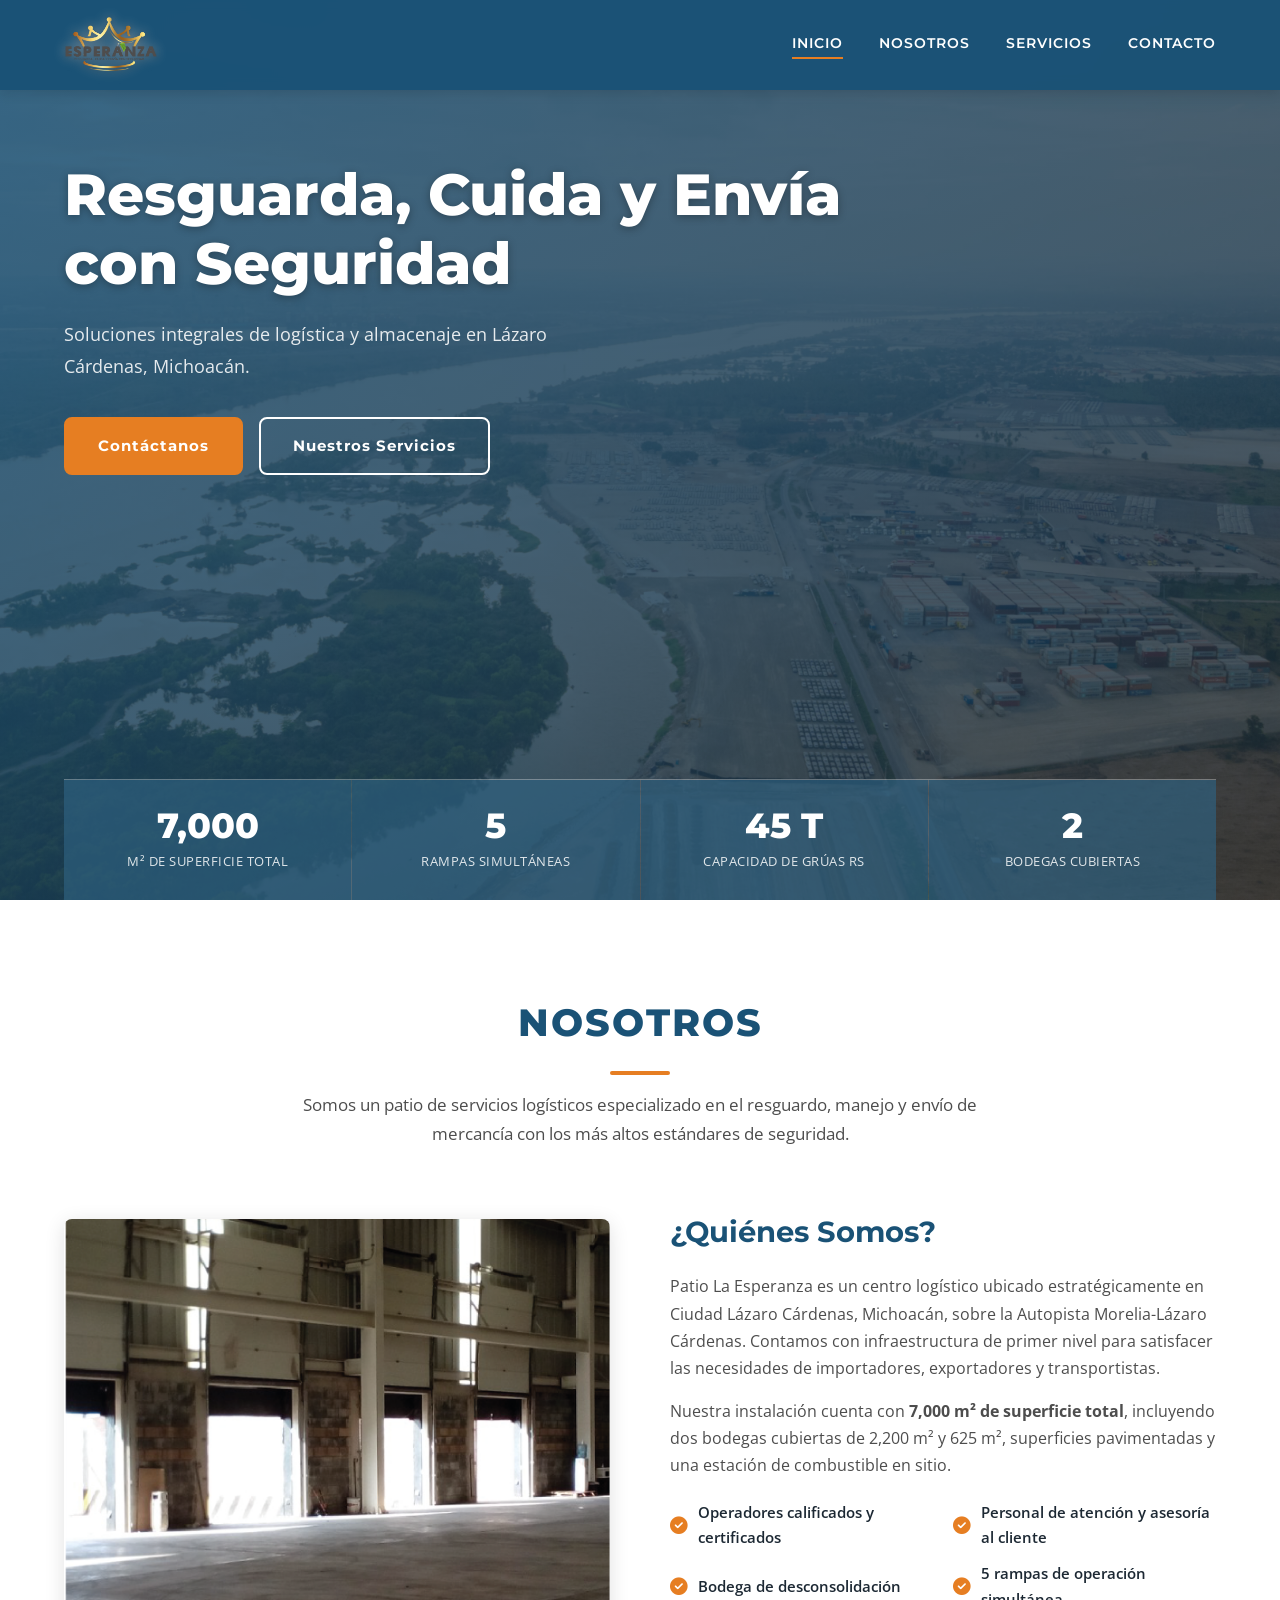
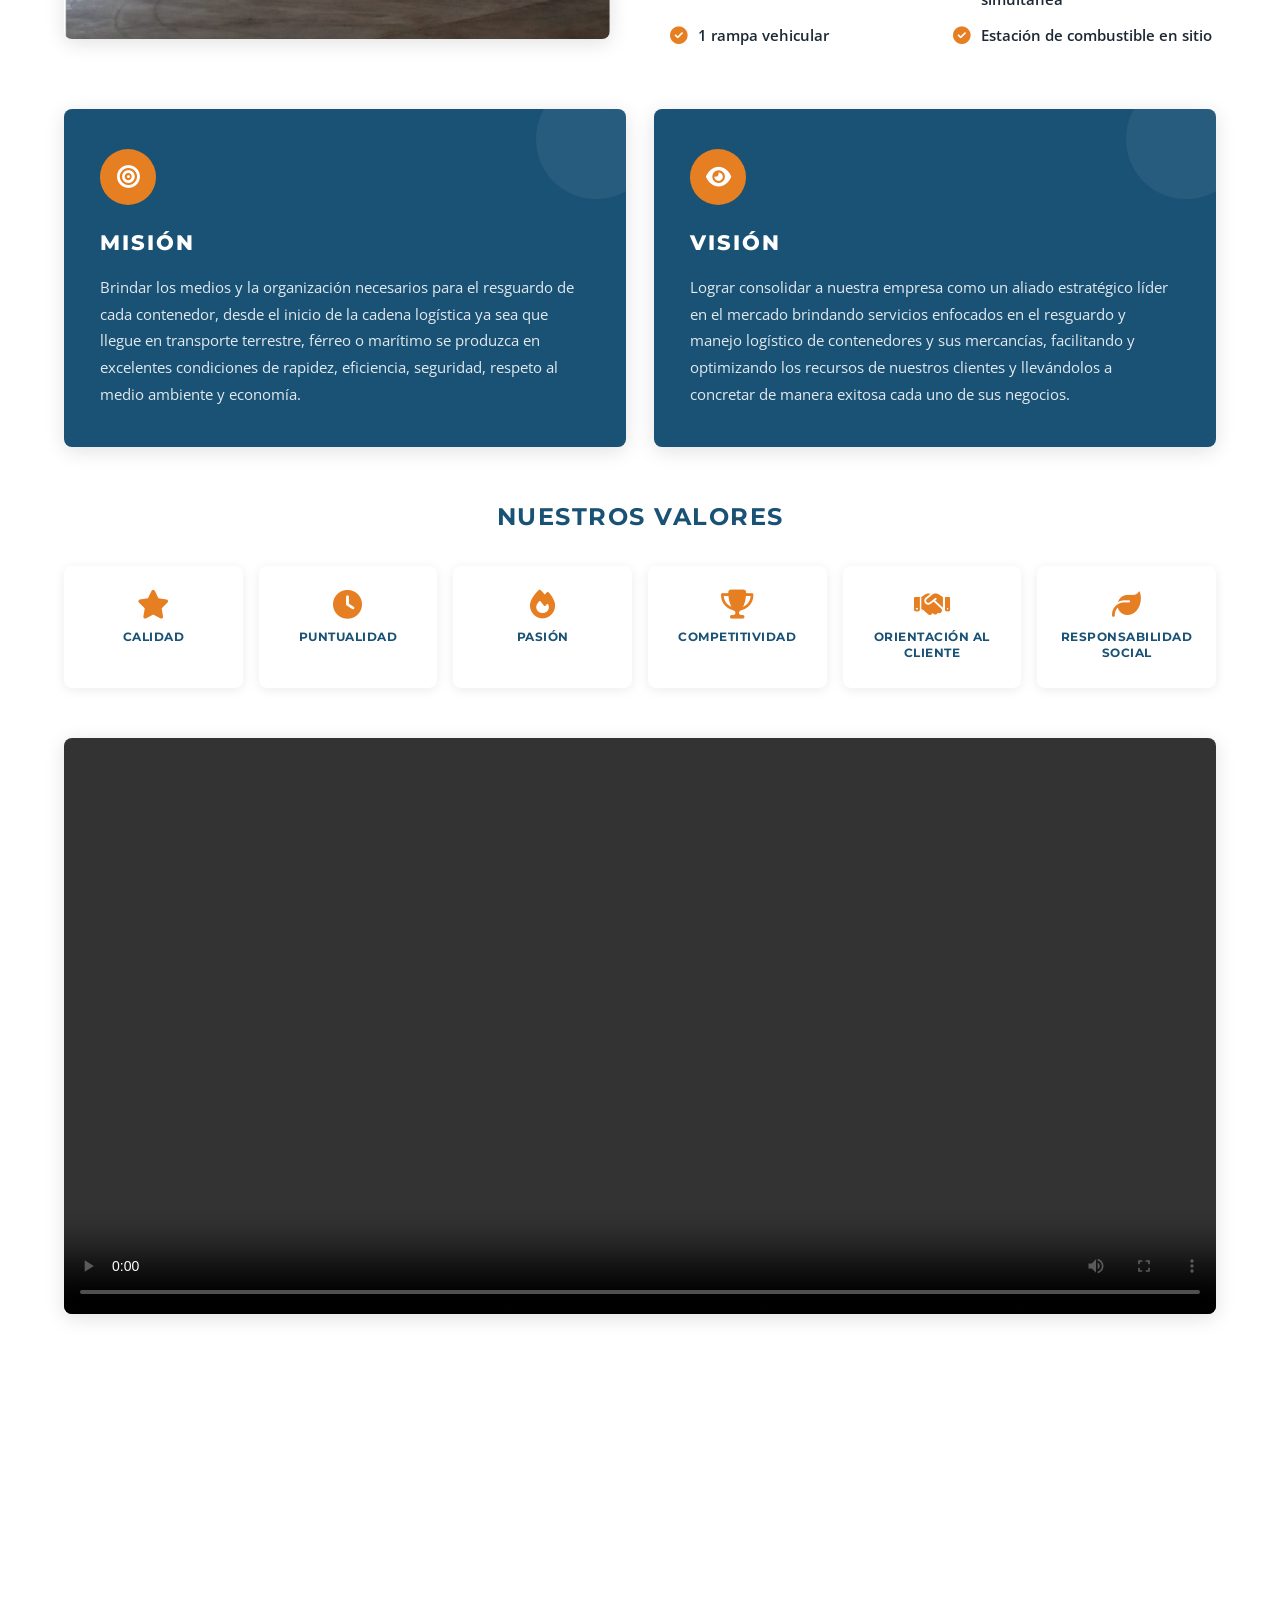
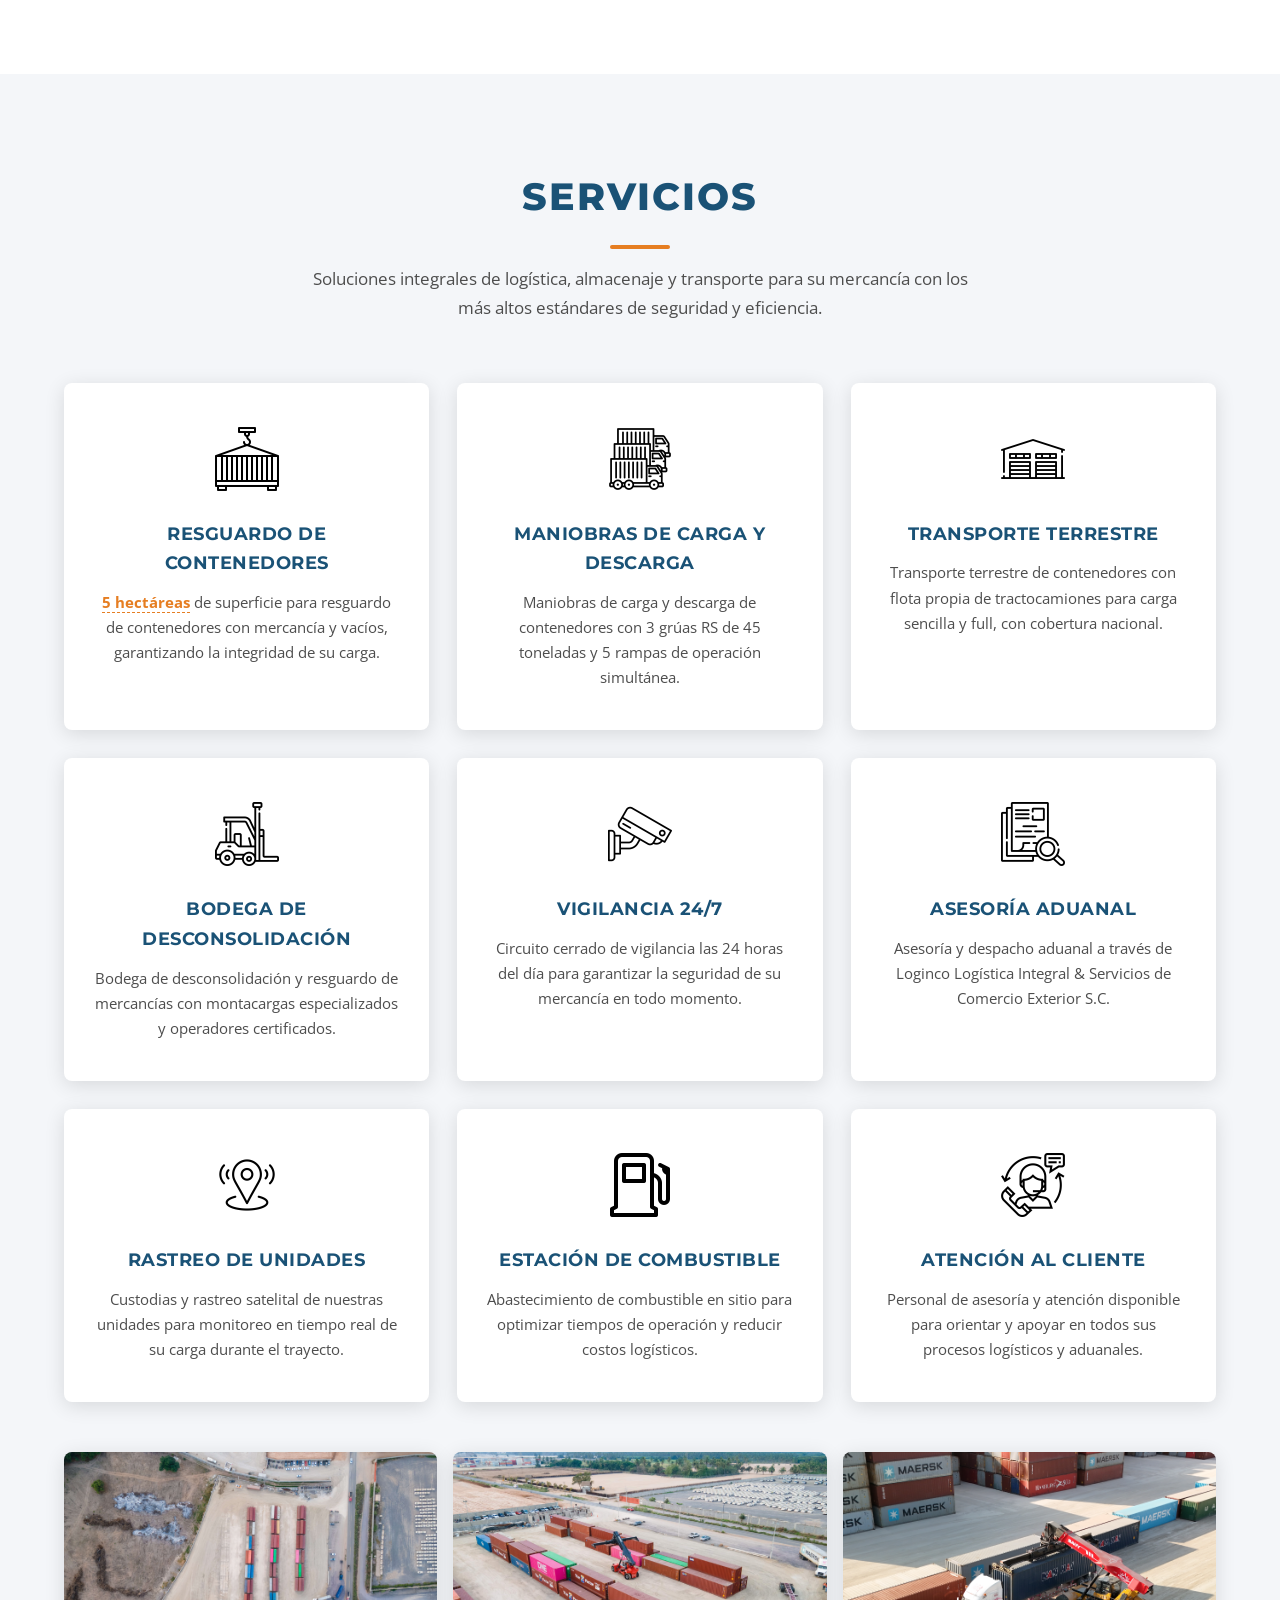
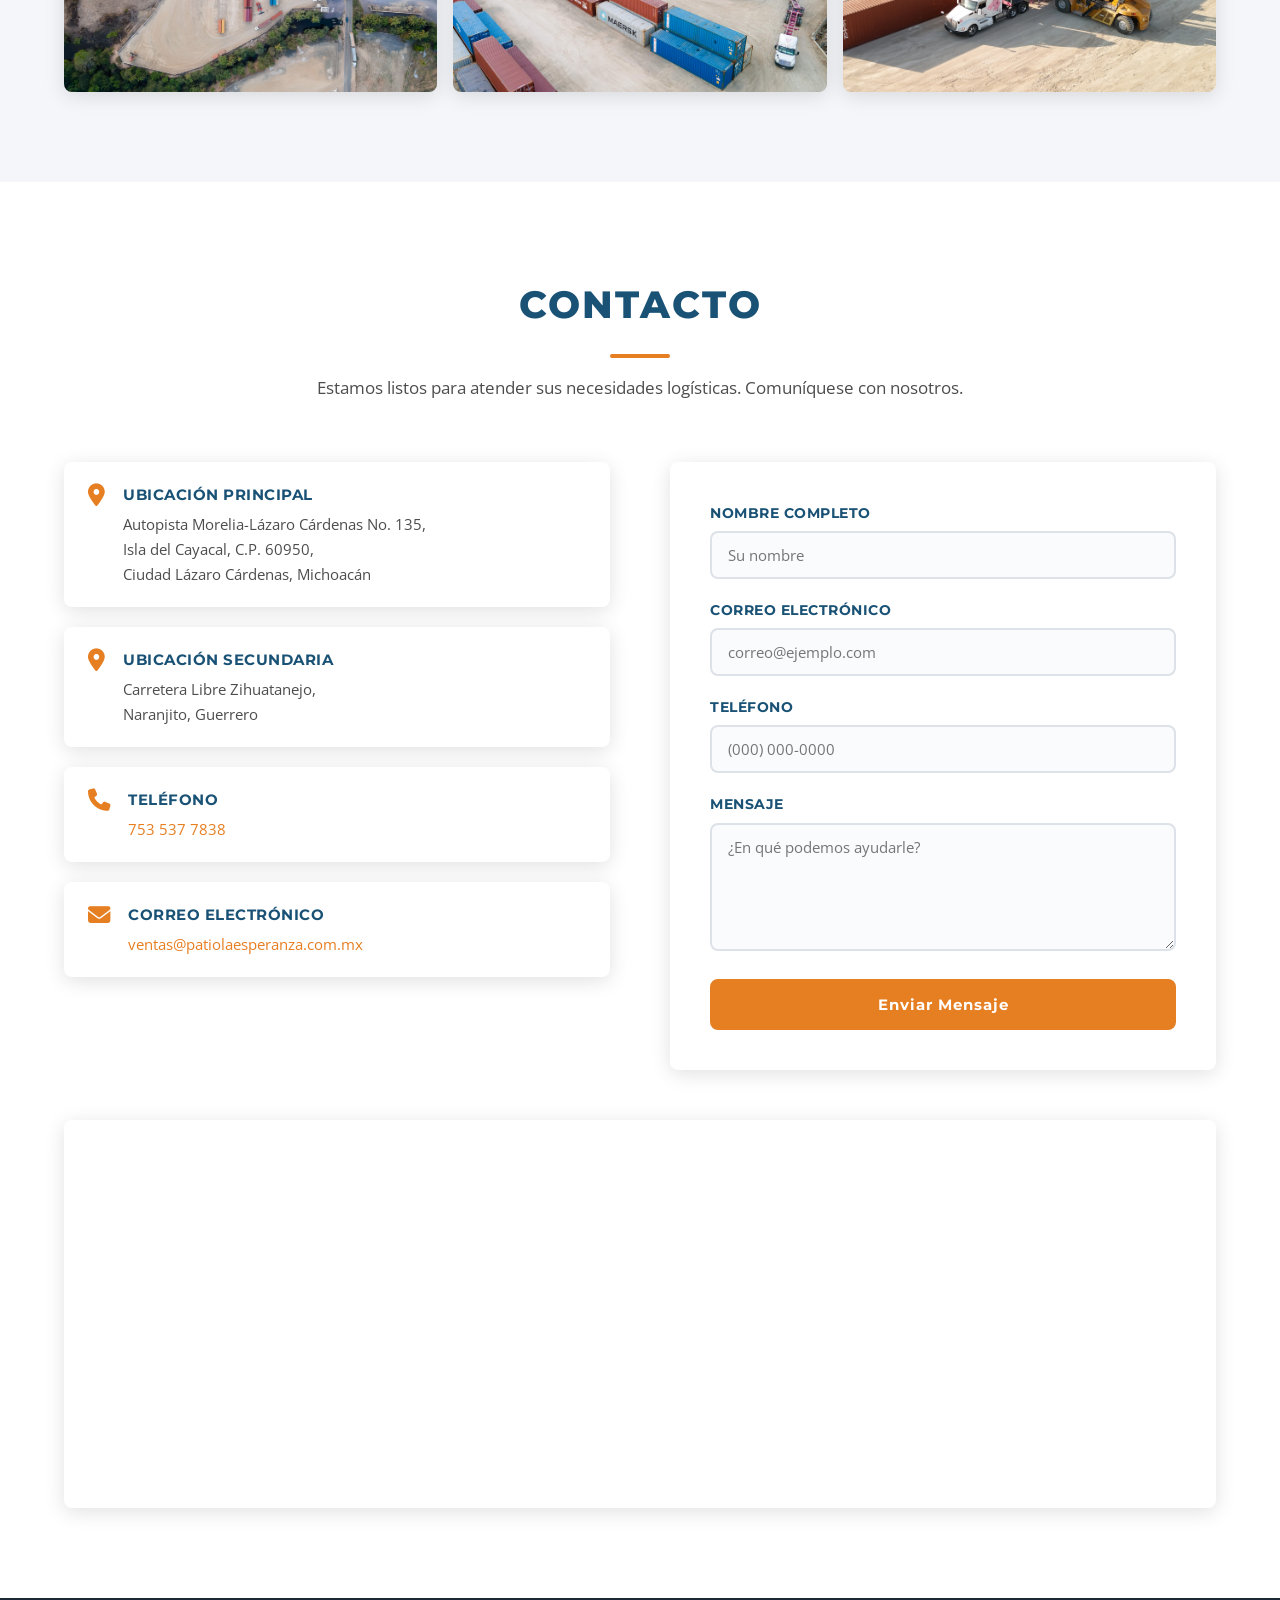
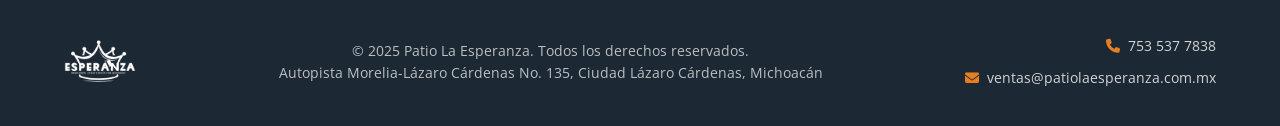
==== index.html @ 8266dd9b "Web Patio La Eperanza" ====
<!DOCTYPE html>
<html lang="es">
<head>
  <meta charset="UTF-8" />
  <meta name="viewport" content="width=device-width, initial-scale=1.0" />
  <title>Patio La Esperanza | Almacenaje y Logística de Contenedores en Lázaro Cárdenas</title>
  <meta name="description" content="Patio logístico en Ciudad Lázaro Cárdenas, Michoacán. Resguardo de contenedores, transporte terrestre, maniobras de carga y asesoría aduanal. 7,000 m² de instalaciones. Tel: 753 537 7838." />
  <meta name="keywords" content="patio contenedores Lázaro Cárdenas, logística Michoacán, almacenaje contenedores, transporte terrestre contenedores, asesoría aduanal, resguardo contenedores, bodega desconsolidación" />
  <meta name="robots" content="index, follow" />
  <meta name="author" content="Patio La Esperanza" />
  <link rel="canonical" href="https://patiolaesperanza.com.mx/" />
  <!-- Open Graph -->
  <meta property="og:type" content="website" />
  <meta property="og:url" content="https://patiolaesperanza.com.mx/" />
  <meta property="og:title" content="Patio La Esperanza | Logística y Almacenaje de Contenedores" />
  <meta property="og:description" content="Centro logístico especializado en Lázaro Cárdenas, Michoacán. Resguardo, maniobras, transporte y asesoría aduanal para importadores y exportadores." />
  <meta property="og:image" content="assets/img/Instalaciones.png" />
  <meta property="og:locale" content="es_MX" />
  <meta property="og:site_name" content="Patio La Esperanza" />
  <!-- Twitter Card -->
  <meta name="twitter:card" content="summary_large_image" />
  <meta name="twitter:title" content="Patio La Esperanza | Logística y Almacenaje de Contenedores" />
  <meta name="twitter:description" content="Centro logístico en Lázaro Cárdenas, Michoacán. Resguardo de contenedores, transporte y asesoría aduanal." />
  <meta name="twitter:image" content="assets/img/Instalaciones.png" />
  <!-- Schema.org JSON-LD -->
  <script type="application/ld+json">
  {
    "@context": "https://schema.org",
    "@type": "LocalBusiness",
    "name": "Patio La Esperanza",
    "description": "Centro logístico especializado en resguardo, manejo y envío de contenedores y mercancías en Ciudad Lázaro Cárdenas, Michoacán.",
    "url": "https://patiolaesperanza.com.mx",
    "telephone": "+527535377838",
    "email": "ventas@patiolaesperanza.com.mx",
    "address": {
      "@type": "PostalAddress",
      "streetAddress": "Autopista Morelia-Lázaro Cárdenas No. 135, Isla del Cayacal",
      "addressLocality": "Ciudad Lázaro Cárdenas",
      "addressRegion": "Michoacán",
      "postalCode": "60950",
      "addressCountry": "MX"
    },
    "geo": {
      "@type": "GeoCoordinates",
      "latitude": 17.95,
      "longitude": -102.19
    },
    "openingHoursSpecification": {
      "@type": "OpeningHoursSpecification",
      "dayOfWeek": ["Monday","Tuesday","Wednesday","Thursday","Friday","Saturday","Sunday"],
      "opens": "00:00",
      "closes": "23:59"
    },
    "hasMap": "https://maps.google.com/?q=17.95,-102.19",
    "areaServed": ["Michoacán", "Guerrero", "México"],
    "serviceType": ["Almacenaje de contenedores", "Transporte terrestre", "Maniobras de carga y descarga", "Asesoría aduanal", "Vigilancia 24/7"]
  }
  </script>
  <link rel="stylesheet" href="assets/css/style.css" />
  <!-- Google Fonts -->
  <link href="https://fonts.googleapis.com/css2?family=Montserrat:wght@400;600;700;800&family=Open+Sans:wght@400;600&display=swap" rel="stylesheet" />
  <!-- Font Awesome -->
  <link rel="stylesheet" href="https://cdnjs.cloudflare.com/ajax/libs/font-awesome/6.5.0/css/all.min.css" />
</head>
<body>

  <!-- ===== NAVBAR ===== -->
  <header class="navbar" id="navbar">
    <div class="container nav-inner">
      <a href="#inicio" class="logo">
        <img src="assets/img/EsperanzaLogo.png" alt="Patio La Esperanza Logo" />
      </a>
      <button class="hamburger" id="hamburger" aria-label="Abrir menú">
        <span></span><span></span><span></span>
      </button>
      <nav class="nav-links" id="nav-links">
        <a href="#inicio">Inicio</a>
        <a href="#nosotros">Nosotros</a>
        <a href="#servicios">Servicios</a>
        <a href="#contacto">Contacto</a>
      </nav>
    </div>
  </header>

  <!-- ===== SECCIÓN 1: INICIO / HERO ===== -->
  <section class="hero" id="inicio" aria-label="Sección de inicio">
    <div class="hero-overlay"></div>
    <div class="hero-content container">
      <h1>Resguarda, Cuida y Envía<br />con Seguridad</h1>
      <p>Soluciones integrales de logística y almacenaje en Lázaro Cárdenas, Michoacán.</p>
      <a href="#contacto" class="btn btn-primary">Contáctanos</a>
      <a href="#servicios" class="btn btn-outline">Nuestros Servicios</a>
    </div>
    <div class="hero-stats container">
      <div class="stat">
        <span class="stat-number">7,000</span>
        <span class="stat-label">m² de Superficie Total</span>
      </div>
      <div class="stat">
        <span class="stat-number">5</span>
        <span class="stat-label">Rampas Simultáneas</span>
      </div>
      <div class="stat">
        <span class="stat-number">45 T</span>
        <span class="stat-label">Capacidad de Grúas RS</span>
      </div>
      <div class="stat">
        <span class="stat-number">2</span>
        <span class="stat-label">Bodegas Cubiertas</span>
      </div>
    </div>
  </section>

  <!-- ===== SECCIÓN 2: NOSOTROS ===== -->
  <section class="nosotros section" id="nosotros" aria-label="Quiénes somos">
    <div class="container">
      <div class="section-header">
        <h2>Nosotros</h2>
        <div class="separator"></div>
        <p>Somos un patio de servicios logísticos especializado en el resguardo, manejo y envío de mercancía con los más altos estándares de seguridad.</p>
      </div>
      <div class="nosotros-grid">
        <div class="nosotros-img">
          <img src="assets/img/Instalaciones.png" alt="Instalaciones Patio La Esperanza" />
        </div>
        <div class="nosotros-text">
          <h3>¿Quiénes Somos?</h3>
          <p>
            Patio La Esperanza es un centro logístico ubicado estratégicamente en Ciudad Lázaro Cárdenas, Michoacán,
            sobre la Autopista Morelia-Lázaro Cárdenas. Contamos con infraestructura de primer nivel para satisfacer
            las necesidades de importadores, exportadores y transportistas.
          </p>
          <p>
            Nuestra instalación cuenta con <strong>7,000 m² de superficie total</strong>, incluyendo dos bodegas cubiertas
            de 2,200 m² y 625 m², superficies pavimentadas y una estación de combustible en sitio.
          </p>
          <ul class="features-list">
            <li><i class="fas fa-check-circle"></i> Operadores calificados y certificados</li>
            <li><i class="fas fa-check-circle"></i> Personal de atención y asesoría al cliente</li>
            <li><i class="fas fa-check-circle"></i> Bodega de desconsolidación</li>
            <li><i class="fas fa-check-circle"></i> 5 rampas de operación simultánea</li>
            <li><i class="fas fa-check-circle"></i> 1 rampa vehicular</li>
            <li><i class="fas fa-check-circle"></i> Estación de combustible en sitio</li>
          </ul>
        </div>
      </div>
      <!-- Misión y Visión -->
      <div class="mv-grid">
        <div class="mv-card">
          <div class="mv-icon"><i class="fas fa-bullseye"></i></div>
          <h3>Misión</h3>
          <p>Brindar los medios y la organización necesarios para el resguardo de cada contenedor, desde el inicio de la cadena logística ya sea que llegue en transporte terrestre, férreo o marítimo se produzca en excelentes condiciones de rapidez, eficiencia, seguridad, respeto al medio ambiente y economía.</p>
        </div>
        <div class="mv-card">
          <div class="mv-icon"><i class="fas fa-eye"></i></div>
          <h3>Visión</h3>
          <p>Lograr consolidar a nuestra empresa como un aliado estratégico líder en el mercado brindando servicios enfocados en el resguardo y manejo logístico de contenedores y sus mercancías, facilitando y optimizando los recursos de nuestros clientes y llevándolos a concretar de manera exitosa cada uno de sus negocios.</p>
        </div>
      </div>

      <!-- Valores -->
      <div class="valores-section">
        <h3 class="valores-title">Nuestros Valores</h3>
        <div class="valores-grid">
          <div class="valor-item">
            <i class="fas fa-star"></i>
            <span>Calidad</span>
          </div>
          <div class="valor-item">
            <i class="fas fa-clock"></i>
            <span>Puntualidad</span>
          </div>
          <div class="valor-item">
            <i class="fas fa-fire"></i>
            <span>Pasión</span>
          </div>
          <div class="valor-item">
            <i class="fas fa-trophy"></i>
            <span>Competitividad</span>
          </div>
          <div class="valor-item">
            <i class="fas fa-handshake"></i>
            <span>Orientación al Cliente</span>
          </div>
          <div class="valor-item">
            <i class="fas fa-leaf"></i>
            <span>Responsabilidad Social</span>
          </div>
        </div>
      </div>

      <!-- Video promocional -->
      <div class="promo-video">
        <video controls width="100%" preload="metadata">
          <source src="assets/img/promo.mp4" type="video/mp4" />
          Tu navegador no soporta la reproducción de video.
        </video>
      </div>

      <!-- Galería -->
      <div class="gallery-grid">
        <img src="assets/img/superfice.jpg" alt="Superficie del patio" />
        <img src="assets/img/montacargas.jpg" alt="Montacargas en operación" />
        <img src="assets/img/imagenes-31.png" alt="Instalaciones" />
      </div>
    </div>
  </section>

  <!-- ===== SECCIÓN 3: SERVICIOS ===== -->
  <section class="servicios section bg-light" id="servicios" aria-label="Nuestros servicios">
    <div class="container">
      <div class="section-header">
        <h2>Servicios</h2>
        <div class="separator"></div>
        <p>Soluciones integrales de logística, almacenaje y transporte para su mercancía con los más altos estándares de seguridad y eficiencia.</p>
      </div>

      <!-- Servicios principales (de services.html) -->
      <div class="services-grid services-main">

        <div class="service-item">
          <div class="service-icon">
            <img src="assets/img/container.png" alt="Resguardo de contenedores" />
          </div>
          <h4>Resguardo de Contenedores</h4>
          <p><span class="highlight-stat">5 hectáreas</span> de superficie para resguardo de contenedores con mercancía y vacíos, garantizando la integridad de su carga.</p>
        </div>

        <div class="service-item">
          <div class="service-icon">
            <img src="assets/img/trucks.png" alt="Maniobras de carga y descarga" />
          </div>
          <h4>Maniobras de Carga y Descarga</h4>
          <p>Maniobras de carga y descarga de contenedores con 3 grúas RS de 45 toneladas y 5 rampas de operación simultánea.</p>
        </div>

        <div class="service-item">
          <div class="service-icon">
            <img src="assets/img/warehouse.png" alt="Transporte terrestre" />
          </div>
          <h4>Transporte Terrestre</h4>
          <p>Transporte terrestre de contenedores con flota propia de tractocamiones para carga sencilla y full, con cobertura nacional.</p>
        </div>

        <div class="service-item">
          <div class="service-icon">
            <img src="assets/img/forklift.png" alt="Bodega de desconsolidación" />
          </div>
          <h4>Bodega de Desconsolidación</h4>
          <p>Bodega de desconsolidación y resguardo de mercancías con montacargas especializados y operadores certificados.</p>
        </div>

        <div class="service-item">
          <div class="service-icon">
            <img src="assets/img/security-camera.png" alt="Vigilancia 24/7" />
          </div>
          <h4>Vigilancia 24/7</h4>
          <p>Circuito cerrado de vigilancia las 24 horas del día para garantizar la seguridad de su mercancía en todo momento.</p>
        </div>

        <div class="service-item">
          <div class="service-icon">
            <img src="assets/img/documents.png" alt="Asesoría aduanal" />
          </div>
          <h4>Asesoría Aduanal</h4>
          <p>Asesoría y despacho aduanal a través de Loginco Logística Integral &amp; Servicios de Comercio Exterior S.C.</p>
        </div>

        <div class="service-item">
          <div class="service-icon">
            <img src="assets/img/locations.png" alt="Rastreo de unidades" />
          </div>
          <h4>Rastreo de Unidades</h4>
          <p>Custodias y rastreo satelital de nuestras unidades para monitoreo en tiempo real de su carga durante el trayecto.</p>
        </div>

        <div class="service-item">
          <div class="service-icon">
            <img src="assets/img/gasoline-pump.png" alt="Estación de Combustible" />
          </div>
          <h4>Estación de Combustible</h4>
          <p>Abastecimiento de combustible en sitio para optimizar tiempos de operación y reducir costos logísticos.</p>
        </div>

        <div class="service-item">
          <div class="service-icon">
            <img src="assets/img/customer-service.png" alt="Atención al Cliente" />
          </div>
          <h4>Atención al Cliente</h4>
          <p>Personal de asesoría y atención disponible para orientar y apoyar en todos sus procesos logísticos y aduanales.</p>
        </div>

      </div>

      <!-- Galería de instalaciones de servicios -->
      <div class="services-gallery">
        <img src="assets/img/servicios1.jpg" alt="Instalaciones de servicio" />
        <img src="assets/img/servicios2.jpg" alt="Operaciones en patio" />
        <img src="assets/img/grua-reachstacker.png" alt="Grúa reach stacker cargando contenedor" />
      </div>

    </div>
  </section>

  <!-- ===== SECCIÓN 4: CONTACTO ===== -->
  <section class="contacto section" id="contacto" aria-label="Contacto">
    <div class="container">
      <div class="section-header">
        <h2>Contacto</h2>
        <div class="separator"></div>
        <p>Estamos listos para atender sus necesidades logísticas. Comuníquese con nosotros.</p>
      </div>
      <div class="contact-grid">

        <!-- Info -->
        <div class="contact-info">
          <div class="contact-card">
            <i class="fas fa-map-marker-alt"></i>
            <div>
              <h4>Ubicación Principal</h4>
              <p>Autopista Morelia-Lázaro Cárdenas No. 135,<br />Isla del Cayacal, C.P. 60950,<br />Ciudad Lázaro Cárdenas, Michoacán</p>
            </div>
          </div>
          <div class="contact-card">
            <i class="fas fa-map-marker-alt"></i>
            <div>
              <h4>Ubicación Secundaria</h4>
              <p>Carretera Libre Zihuatanejo,<br />Naranjito, Guerrero</p>
            </div>
          </div>
          <div class="contact-card">
            <i class="fas fa-phone"></i>
            <div>
              <h4>Teléfono</h4>
              <p><a href="tel:7535377838">753 537 7838</a></p>
            </div>
          </div>
          <div class="contact-card">
            <i class="fas fa-envelope"></i>
            <div>
              <h4>Correo Electrónico</h4>
              <p><a href="mailto:ventas@patiolaesperanza.com.mx">ventas@patiolaesperanza.com.mx</a></p>
            </div>
          </div>
        </div>

        <!-- Formulario -->
        <div class="contact-form">
          <form id="form-contacto">
            <div class="form-group">
              <label for="nombre">Nombre completo</label>
              <input type="text" id="nombre" name="nombre" placeholder="Su nombre" required />
            </div>
            <div class="form-group">
              <label for="email">Correo electrónico</label>
              <input type="email" id="email" name="email" placeholder="correo@ejemplo.com" required />
            </div>
            <div class="form-group">
              <label for="telefono">Teléfono</label>
              <input type="tel" id="telefono" name="telefono" placeholder="(000) 000-0000" />
            </div>
            <div class="form-group">
              <label for="mensaje">Mensaje</label>
              <textarea id="mensaje" name="mensaje" rows="5" placeholder="¿En qué podemos ayudarle?" required></textarea>
            </div>
            <button type="submit" class="btn btn-primary btn-full">Enviar Mensaje</button>
          </form>
        </div>

      </div>

      <!-- Mapa -->
      <div class="map-container">
        <iframe
          title="Ubicación Patio La Esperanza"
          src="https://www.google.com/maps/embed?pb=!1m18!1m12!1m3!1d3766.5!2d-102.19!3d17.95!2m3!1f0!2f0!3f0!3m2!1i1024!2i768!4f13.1!3m3!1m2!1s0x0%3A0x0!2zMTfCsDU3JzAwLjAiTiAxMDLCsDExJzI0LjAiVw!5e0!3m2!1ses!2smx!4v1700000000000!5m2!1ses!2smx"
          allowfullscreen=""
          loading="lazy"
          referrerpolicy="no-referrer-when-downgrade">
        </iframe>
      </div>
    </div>
  </section>

  <!-- ===== FOOTER ===== -->
  <footer class="footer" role="contentinfo">
    <div class="container footer-inner">
      <div class="footer-logo">
        <img src="assets/img/EsperanzaLogo.png" alt="Patio La Esperanza" />
      </div>
      <div class="footer-text">
        <p>&copy; 2025 Patio La Esperanza. Todos los derechos reservados.</p>
        <p>Autopista Morelia-Lázaro Cárdenas No. 135, Ciudad Lázaro Cárdenas, Michoacán</p>
      </div>
      <div class="footer-contact">
        <a href="tel:7535377838"><i class="fas fa-phone"></i> 753 537 7838</a>
        <a href="mailto:ventas@patiolaesperanza.com.mx"><i class="fas fa-envelope"></i> ventas@patiolaesperanza.com.mx</a>
      </div>
    </div>
  </footer>

  <script src="assets/js/main.js"></script>
</body>
</html>
---- assets/css/style.css ----
/* =============================================
   PATIO LA ESPERANZA — Hoja de Estilos
   ============================================= */

/* ---------- Variables ---------- */
:root {
  --primary:    #1a5276;   /* Azul marino */
  --accent:     #e67e22;   /* Naranja */
  --light-bg:   #f4f6f9;
  --dark:       #1c2833;
  --text:       #4d4d4d;
  --white:      #ffffff;
  --font-head:  'Montserrat', sans-serif;
  --font-body:  'Open Sans', sans-serif;
  --shadow:     0 4px 20px rgba(0,0,0,0.12);
  --radius:     8px;
  --transition: all 0.3s ease;
}

/* ---------- Reset ---------- */
*, *::before, *::after { box-sizing: border-box; margin: 0; padding: 0; }
html { scroll-behavior: smooth; overflow-x: hidden; }
body {
  font-family: var(--font-body);
  color: var(--text);
  line-height: 1.7;
  overflow-x: hidden;
}
img { max-width: 100%; display: block; }
a { text-decoration: none; color: inherit; }
ul { list-style: none; }

/* ---------- Utilidades ---------- */
.container {
  width: 90%;
  max-width: 1200px;
  margin: 0 auto;
}
.section { padding: 90px 0; }
.bg-light { background-color: var(--light-bg); }

.section-header {
  text-align: center;
  margin-bottom: 60px;
}
.section-header h2 {
  font-family: var(--font-head);
  font-size: 2.4rem;
  font-weight: 800;
  color: var(--primary);
  text-transform: uppercase;
  letter-spacing: 2px;
}
.section-header p {
  margin-top: 16px;
  font-size: 1.05rem;
  max-width: 680px;
  margin-left: auto;
  margin-right: auto;
  color: var(--text);
}
.separator {
  width: 60px;
  height: 4px;
  background: var(--accent);
  margin: 16px auto 0;
  border-radius: 2px;
}

/* ---------- Botones ---------- */
.btn {
  display: inline-block;
  padding: 14px 32px;
  border-radius: var(--radius);
  font-family: var(--font-head);
  font-weight: 700;
  font-size: 0.95rem;
  letter-spacing: 1px;
  cursor: pointer;
  transition: var(--transition);
  border: 2px solid transparent;
}
.btn-primary {
  background: var(--accent);
  color: var(--white);
  border-color: var(--accent);
}
.btn-primary:hover {
  background: #cf6d17;
  border-color: #cf6d17;
  transform: translateY(-2px);
}
.btn-outline {
  background: transparent;
  color: var(--white);
  border-color: var(--white);
  margin-left: 12px;
}
.btn-outline:hover {
  background: var(--white);
  color: var(--primary);
  transform: translateY(-2px);
}
.btn-full { width: 100%; text-align: center; }

/* =============================================
   NAVBAR
   ============================================= */
.navbar {
  position: fixed;
  top: 0; left: 0; right: 0;
  z-index: 1000;
  background: rgba(26, 82, 118, 0.97);
  backdrop-filter: blur(6px);
  padding: 14px 0;
  transition: var(--transition);
  box-shadow: 0 2px 12px rgba(0,0,0,0.15);
}
.navbar.scrolled {
  padding: 10px 0;
  background: var(--primary);
}
.nav-inner {
  display: flex;
  align-items: center;
  justify-content: space-between;
}
.logo img {
  height: 62px;
  object-fit: contain;
  filter: drop-shadow(0 0 6px rgba(255,255,255,0.6)) drop-shadow(0 1px 3px rgba(0,0,0,0.4));
}
.nav-links {
  display: flex;
  gap: 36px;
}
.nav-links a {
  font-family: var(--font-head);
  font-weight: 600;
  font-size: 0.9rem;
  color: var(--white);
  letter-spacing: 1px;
  text-transform: uppercase;
  position: relative;
  padding-bottom: 4px;
}
.nav-links a::after {
  content: '';
  position: absolute;
  bottom: 0; left: 0;
  width: 0; height: 2px;
  background: var(--accent);
  transition: var(--transition);
}
.nav-links a:hover::after,
.nav-links a.active::after { width: 100%; }

/* Hamburger */
.hamburger {
  display: none;
  flex-direction: column;
  gap: 5px;
  background: none;
  border: none;
  cursor: pointer;
  padding: 4px;
  -webkit-tap-highlight-color: transparent;
}
.hamburger span {
  display: block;
  width: 26px; height: 3px;
  background: var(--white);
  border-radius: 3px;
  transition: var(--transition);
}

/* =============================================
   HERO
   ============================================= */
.hero {
  position: relative;
  min-height: 100vh;
  display: flex;
  flex-direction: column;
  justify-content: center;
  background: url('../img/superfice.jpg') center/cover no-repeat;
  padding-top: 80px;
}
.hero-overlay {
  position: absolute;
  inset: 0;
  background: linear-gradient(135deg, rgba(26,82,118,0.88) 0%, rgba(28,40,51,0.75) 100%);
}
.hero-content {
  position: relative;
  z-index: 1;
  padding: 80px 0 40px;
}
.hero-content h1 {
  font-family: var(--font-head);
  font-size: clamp(2rem, 5vw, 3.6rem);
  font-weight: 800;
  color: var(--white);
  line-height: 1.2;
  margin-bottom: 20px;
  text-shadow: 0 2px 8px rgba(0,0,0,0.3);
}
.hero-content p {
  font-size: 1.15rem;
  color: rgba(255,255,255,0.88);
  max-width: 560px;
  margin-bottom: 36px;
}
.hero-stats {
  position: relative;
  z-index: 1;
  display: grid;
  grid-template-columns: repeat(4, 1fr);
  gap: 1px;
  background: rgba(255,255,255,0.15);
  border-top: 1px solid rgba(255,255,255,0.2);
  margin-top: auto;
}
.stat {
  display: flex;
  flex-direction: column;
  align-items: center;
  padding: 28px 16px;
  background: rgba(26,82,118,0.6);
  transition: var(--transition);
}
.stat:hover { background: rgba(230,126,34,0.7); }
.stat-number {
  font-family: var(--font-head);
  font-size: 2.2rem;
  font-weight: 800;
  color: var(--white);
  line-height: 1;
}
.stat-label {
  font-size: 0.82rem;
  color: rgba(255,255,255,0.85);
  text-align: center;
  margin-top: 6px;
  text-transform: uppercase;
  letter-spacing: 0.5px;
}

/* =============================================
   NOSOTROS
   ============================================= */
.nosotros-grid {
  display: grid;
  grid-template-columns: 1fr 1fr;
  gap: 60px;
  align-items: center;
  margin-bottom: 60px;
}
.nosotros-img img {
  border-radius: var(--radius);
  box-shadow: var(--shadow);
  width: 100%;
  object-fit: cover;
  height: 420px;
}
.nosotros-text h3 {
  font-family: var(--font-head);
  font-size: 1.8rem;
  font-weight: 700;
  color: var(--primary);
  margin-bottom: 16px;
}
.nosotros-text p {
  margin-bottom: 16px;
  font-size: 1rem;
}
.features-list {
  margin-top: 20px;
  display: grid;
  grid-template-columns: 1fr 1fr;
  gap: 10px 20px;
}
.features-list li {
  display: flex;
  align-items: center;
  gap: 10px;
  font-size: 0.95rem;
  font-weight: 600;
  color: var(--dark);
}
.features-list li i { color: var(--accent); font-size: 1.1rem; }

/* Misión y Visión */
.mv-grid {
  display: grid;
  grid-template-columns: 1fr 1fr;
  gap: 28px;
  margin-bottom: 50px;
}
.mv-card {
  background: var(--primary);
  color: var(--white);
  border-radius: var(--radius);
  padding: 40px 36px;
  box-shadow: var(--shadow);
  position: relative;
  overflow: hidden;
}
.mv-card::before {
  content: '';
  position: absolute;
  top: -30px; right: -30px;
  width: 120px; height: 120px;
  background: rgba(255,255,255,0.06);
  border-radius: 50%;
}
.mv-icon {
  width: 56px; height: 56px;
  background: var(--accent);
  border-radius: 50%;
  display: flex;
  align-items: center;
  justify-content: center;
  margin-bottom: 20px;
}
.mv-icon i { color: var(--white); font-size: 1.4rem; }
.mv-card h3 {
  font-family: var(--font-head);
  font-size: 1.3rem;
  font-weight: 800;
  text-transform: uppercase;
  letter-spacing: 2px;
  margin-bottom: 14px;
  color: var(--white);
}
.mv-card p {
  font-size: 0.95rem;
  line-height: 1.75;
  color: rgba(255,255,255,0.88);
}

/* Valores */
.valores-section {
  margin-bottom: 50px;
  text-align: center;
}
.valores-title {
  font-family: var(--font-head);
  font-size: 1.5rem;
  font-weight: 700;
  color: var(--primary);
  text-transform: uppercase;
  letter-spacing: 1.5px;
  margin-bottom: 28px;
}
.valores-grid {
  display: grid;
  grid-template-columns: repeat(6, 1fr);
  gap: 16px;
}
.valor-item {
  display: flex;
  flex-direction: column;
  align-items: center;
  gap: 10px;
  background: var(--white);
  border-radius: var(--radius);
  padding: 24px 12px;
  box-shadow: 0 2px 12px rgba(0,0,0,0.08);
  transition: var(--transition);
  border-bottom: 3px solid transparent;
}
.valor-item:hover {
  transform: translateY(-4px);
  border-bottom-color: var(--accent);
}
.valor-item i {
  font-size: 1.8rem;
  color: var(--accent);
}
.valor-item span {
  font-family: var(--font-head);
  font-size: 0.78rem;
  font-weight: 700;
  color: var(--primary);
  text-transform: uppercase;
  letter-spacing: 0.5px;
  text-align: center;
  line-height: 1.3;
}

/* Video promocional */
.promo-video {
  margin-bottom: 50px;
  border-radius: var(--radius);
  overflow: hidden;
  box-shadow: var(--shadow);
}
.promo-video video {
  display: block;
  width: 100%;
}

/* Galería */
.gallery-grid {
  display: grid;
  grid-template-columns: repeat(3, 1fr);
  gap: 16px;
}
.gallery-grid img {
  width: 100%;
  height: 220px;
  object-fit: cover;
  border-radius: var(--radius);
  box-shadow: var(--shadow);
  transition: var(--transition);
}
.gallery-grid img:hover { transform: scale(1.03); }

/* =============================================
   SERVICIOS
   ============================================= */
.services-grid {
  display: grid;
  grid-template-columns: repeat(3, 1fr);
  gap: 28px;
}
.service-item {
  background: var(--white);
  border-radius: var(--radius);
  padding: 36px 28px;
  text-align: center;
  box-shadow: var(--shadow);
  min-height: 235px;
  transition: var(--transition);
  border-bottom: 4px solid transparent;
}
.service-item:hover {
  transform: translateY(-8px);
  border-bottom-color: var(--accent);
}
.service-icon {
  width: 80px;
  height: 80px;
  margin: 0 auto 20px;
  display: flex;
  align-items: center;
  justify-content: center;
}
.service-icon img {
  width: 64px;
  height: 64px;
  object-fit: contain;
}
.service-item h4 {
  font-family: var(--font-head);
  font-size: 1.1rem;
  font-weight: 700;
  color: var(--primary);
  margin-bottom: 12px;
  text-transform: uppercase;
  letter-spacing: 0.5px;
}
.service-item p { font-size: 0.92rem; color: var(--text); }
.highlight-stat {
  font-weight: 700;
  color: var(--accent);
  border-bottom: 1px dashed var(--accent);
}

/* Galería de servicios */
.services-gallery {
  display: grid;
  grid-template-columns: repeat(3, 1fr);
  gap: 16px;
  margin-top: 50px;
}
.services-gallery img {
  width: 100%;
  height: 240px;
  object-fit: cover;
  border-radius: var(--radius);
  box-shadow: var(--shadow);
  transition: var(--transition);
}
.services-gallery img:hover { transform: scale(1.03); }

/* =============================================
   CONTACTO
   ============================================= */
.contact-grid {
  display: grid;
  grid-template-columns: 1fr 1fr;
  gap: 60px;
  margin-bottom: 50px;
}
.contact-info { display: flex; flex-direction: column; gap: 20px; }
.contact-card {
  display: flex;
  gap: 18px;
  align-items: flex-start;
  background: var(--white);
  padding: 20px 24px;
  border-radius: var(--radius);
  box-shadow: var(--shadow);
}
.contact-card i {
  color: var(--accent);
  font-size: 1.4rem;
  margin-top: 2px;
  flex-shrink: 0;
}
.contact-card h4 {
  font-family: var(--font-head);
  font-size: 0.95rem;
  font-weight: 700;
  color: var(--primary);
  margin-bottom: 4px;
  text-transform: uppercase;
  letter-spacing: 0.5px;
}
.contact-card p { font-size: 0.92rem; }
.contact-card a { color: var(--accent); }
.contact-card a:hover { text-decoration: underline; }

/* Formulario */
.contact-form {
  background: var(--white);
  padding: 40px;
  border-radius: var(--radius);
  box-shadow: var(--shadow);
}
.form-group { margin-bottom: 20px; }
.form-group label {
  display: block;
  font-family: var(--font-head);
  font-size: 0.85rem;
  font-weight: 700;
  color: var(--primary);
  margin-bottom: 6px;
  text-transform: uppercase;
  letter-spacing: 0.5px;
}
.form-group input,
.form-group textarea {
  width: 100%;
  padding: 12px 16px;
  border: 2px solid #dde2e8;
  border-radius: var(--radius);
  font-family: var(--font-body);
  font-size: 0.95rem;
  color: var(--dark);
  transition: var(--transition);
  background: #fafbfc;
}
.form-group input:focus,
.form-group textarea:focus {
  outline: none;
  border-color: var(--primary);
  background: var(--white);
}
.form-group textarea { resize: vertical; }

/* Mapa */
.map-container {
  border-radius: var(--radius);
  overflow: hidden;
  box-shadow: var(--shadow);
}
.map-container iframe {
  width: 100%;
  height: 380px;
  border: none;
}

/* =============================================
   FOOTER
   ============================================= */
.footer {
  background: var(--dark);
  padding: 36px 0;
}
.footer-inner {
  display: flex;
  align-items: center;
  justify-content: space-between;
  gap: 24px;
  flex-wrap: wrap;
}
.footer-logo img {
  height: 48px;
  object-fit: contain;
  filter: brightness(0) invert(1);
}
.footer-text { text-align: center; }
.footer-text p {
  color: rgba(255,255,255,0.7);
  font-size: 0.85rem;
  line-height: 1.6;
}
.footer-contact {
  display: flex;
  flex-direction: column;
  gap: 8px;
  text-align: right;
}
.footer-contact a {
  color: rgba(255,255,255,0.8);
  font-size: 0.88rem;
  display: flex;
  align-items: center;
  gap: 8px;
  justify-content: flex-end;
  transition: var(--transition);
}
.footer-contact a:hover { color: var(--accent); }
.footer-contact i { color: var(--accent); }

/* =============================================
   RESPONSIVE
   ============================================= */
@media (max-width: 992px) {
  .services-grid { grid-template-columns: repeat(2, 1fr); }
  .nosotros-grid { grid-template-columns: 1fr; }
  .nosotros-img img { height: 300px; }
  .hero-stats { grid-template-columns: repeat(2, 1fr); }
}

@media (max-width: 768px) {
  .section { padding: 64px 0; }
  .section-header h2 { font-size: 1.9rem; }

  /* Nav mobile */
  .hamburger { display: flex; }
  .nav-links {
    display: none;
    position: absolute;
    top: 100%;
    left: 0; right: 0;
    background: var(--primary);
    flex-direction: column;
    align-items: center;
    gap: 0;
    padding: 16px 0;
  }
  .nav-links.open { display: flex; }
  .nav-links a {
    padding: 14px 0;
    font-size: 1rem;
    width: 100%;
    text-align: center;
  }
  .nav-links a::after { display: none; }

  .btn-outline { margin-left: 0; margin-top: 12px; }
  .hero-content .btn { display: block; width: fit-content; }
  .hero-content .btn + .btn { margin-top: 12px; }
  .hero-content { padding: 60px 0 30px; }
  .footer-inner { gap: 16px; }

  .contact-grid { grid-template-columns: 1fr; }
  .gallery-grid { grid-template-columns: 1fr 1fr; }
  .features-list { grid-template-columns: 1fr; }
  .mv-grid { grid-template-columns: 1fr; }
  .valores-grid { grid-template-columns: repeat(3, 1fr); }
  .services-gallery { grid-template-columns: 1fr 1fr; }

  .footer-inner { flex-direction: column; text-align: center; }
  .footer-contact { align-items: center; text-align: center; }
  .footer-contact a { justify-content: center; }
}

@media (max-width: 576px) {
  .section { padding: 48px 0; }
  .services-grid { grid-template-columns: 1fr; }
  .hero-stats { grid-template-columns: repeat(2, 1fr); }
  .gallery-grid { grid-template-columns: 1fr; }
  .contact-form { padding: 24px 20px; }
  .valores-grid { grid-template-columns: repeat(2, 1fr); }
  .valor-item span { font-size: 0.82rem; }
  .services-gallery { grid-template-columns: 1fr; }
  .nosotros-img img { height: 200px; }
  .map-container iframe { height: 260px; }
}

@media (max-width: 400px) {
  .stat { padding: 16px 8px; }
  .stat-number { font-size: 1.7rem; }
  .valores-grid { grid-template-columns: repeat(2, 1fr); }
}
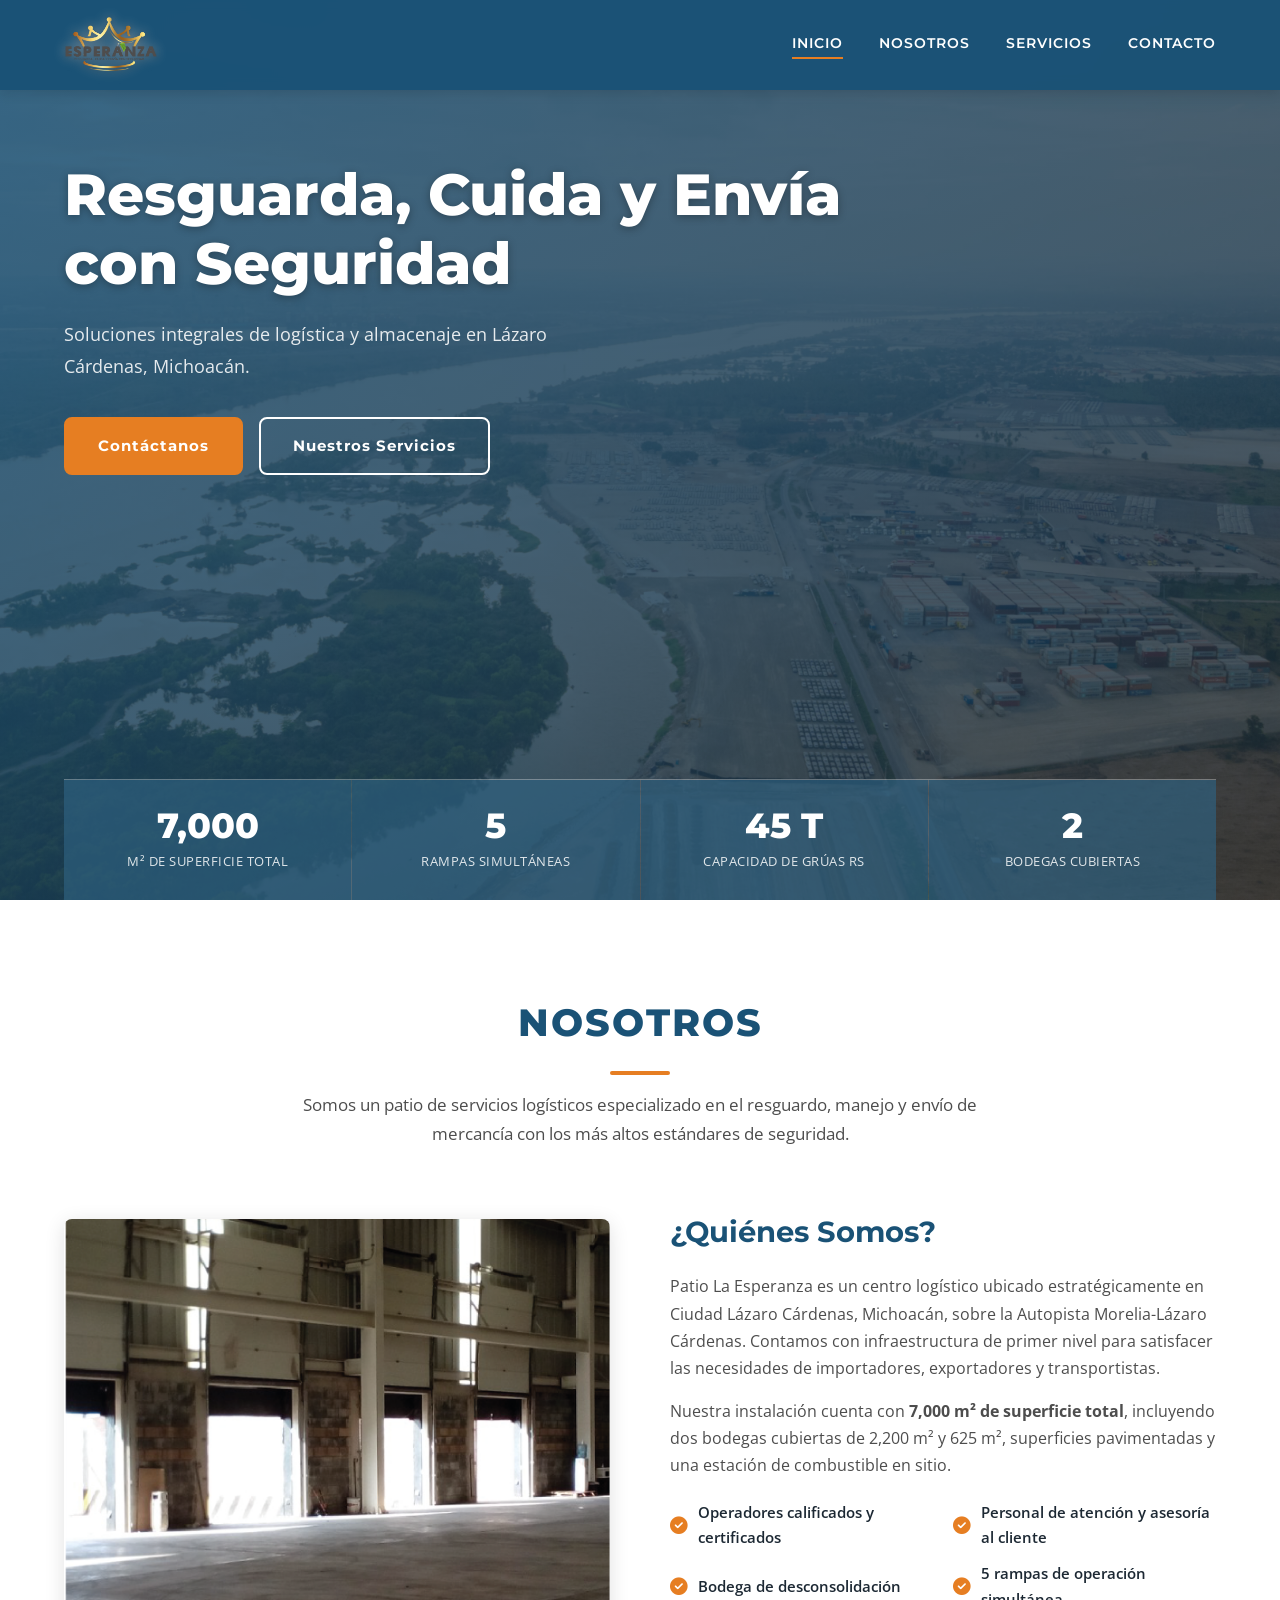
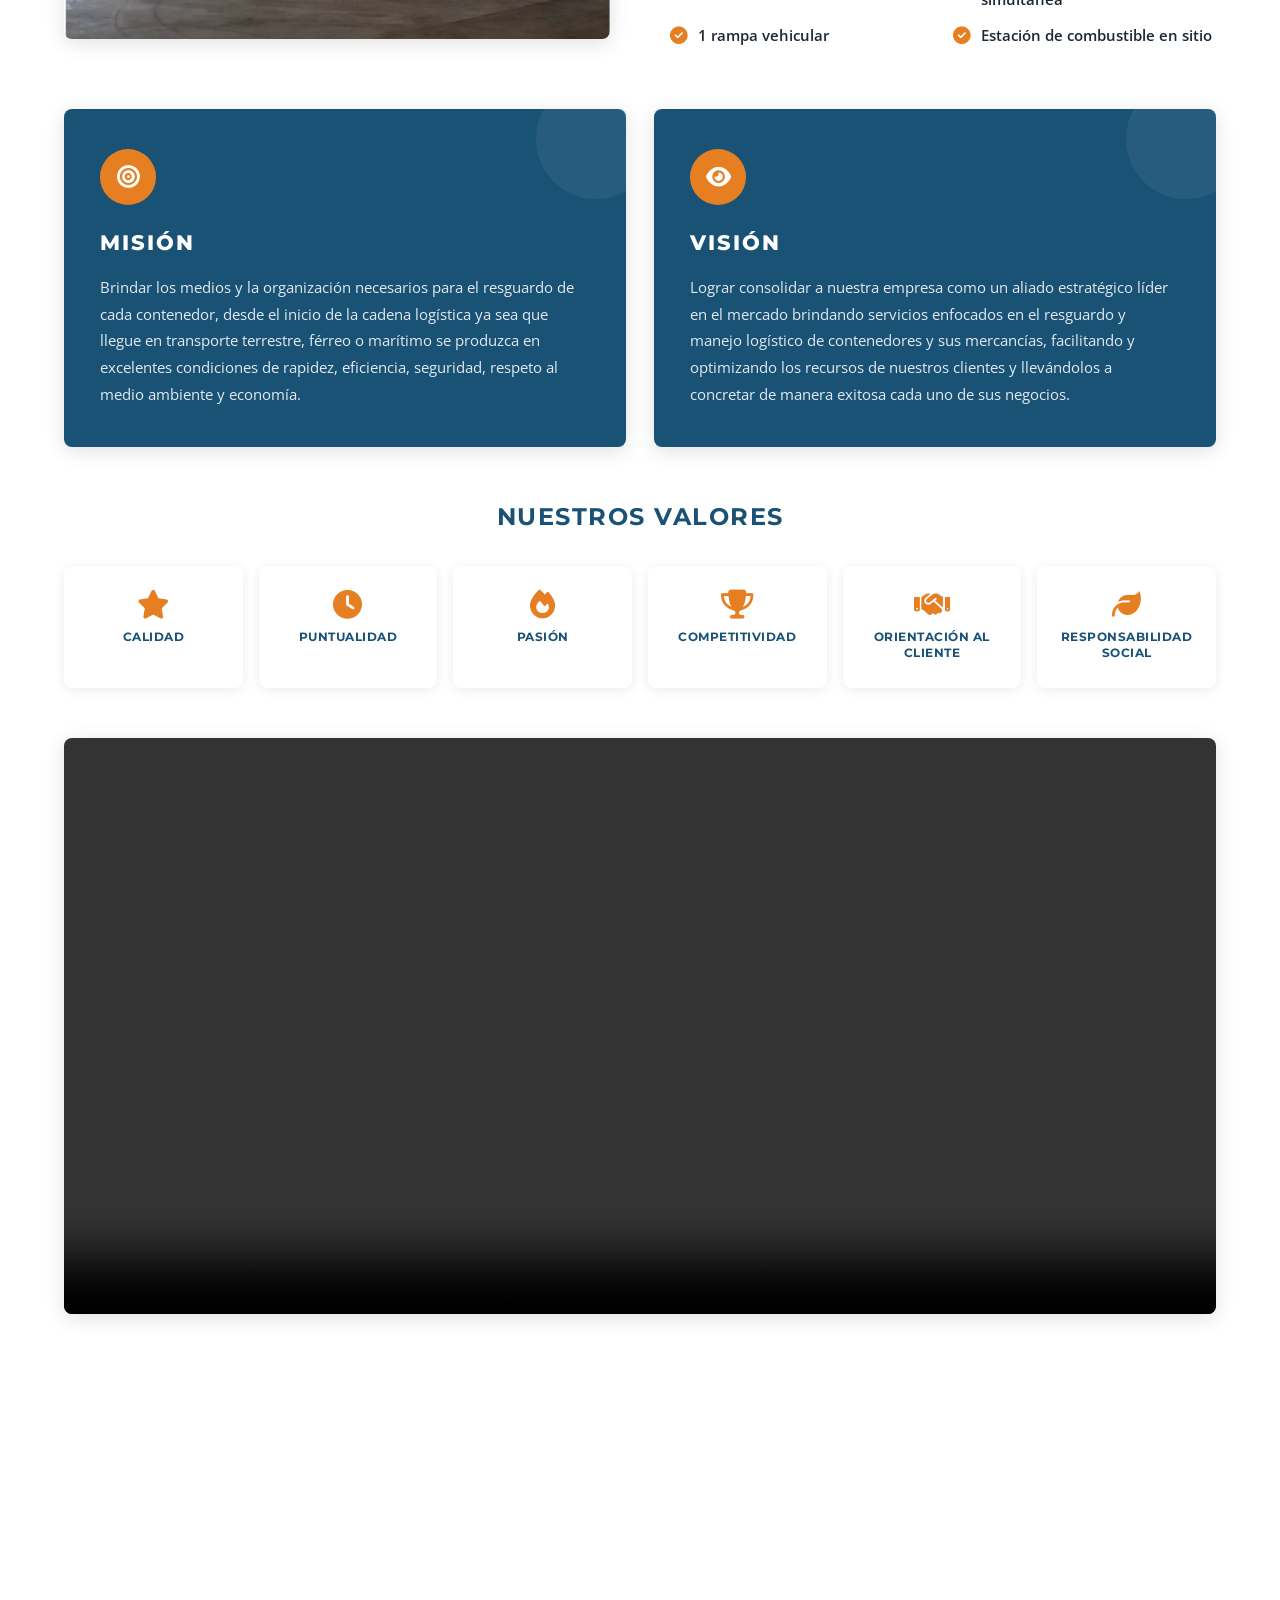
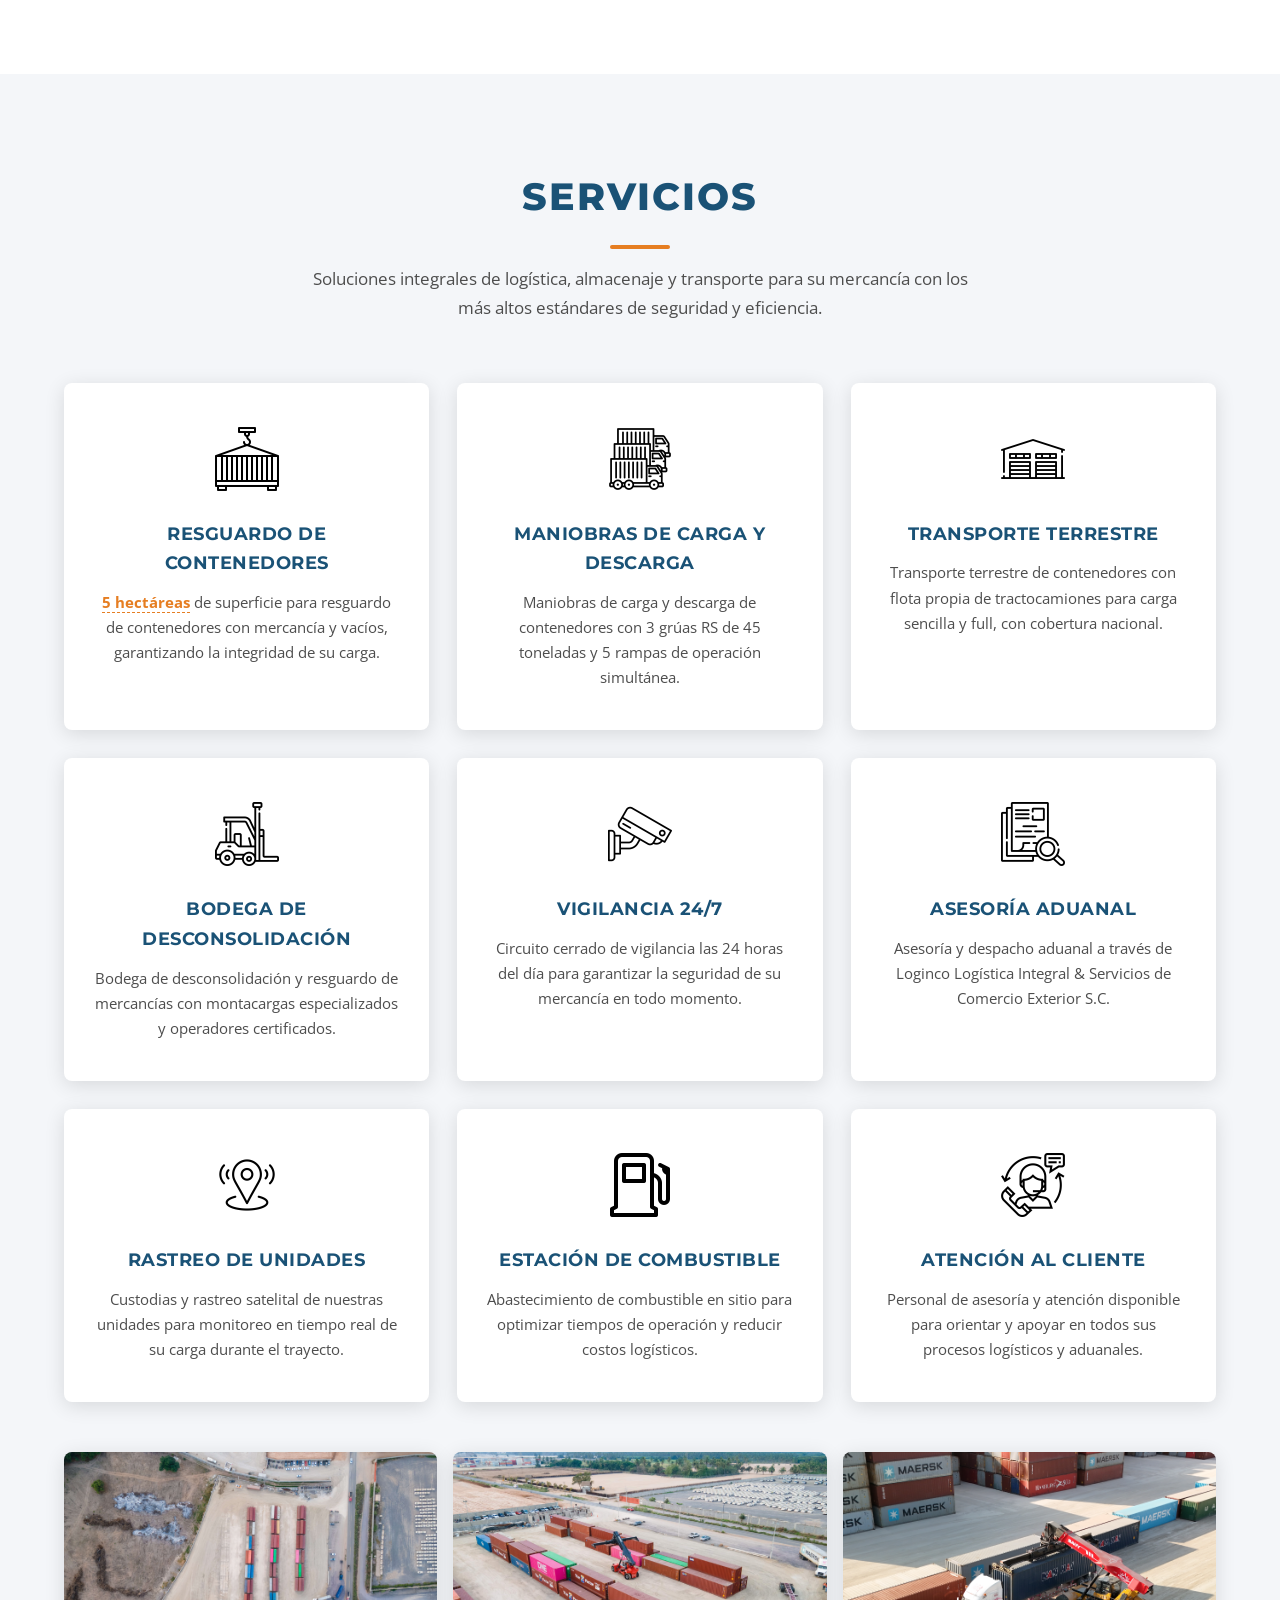
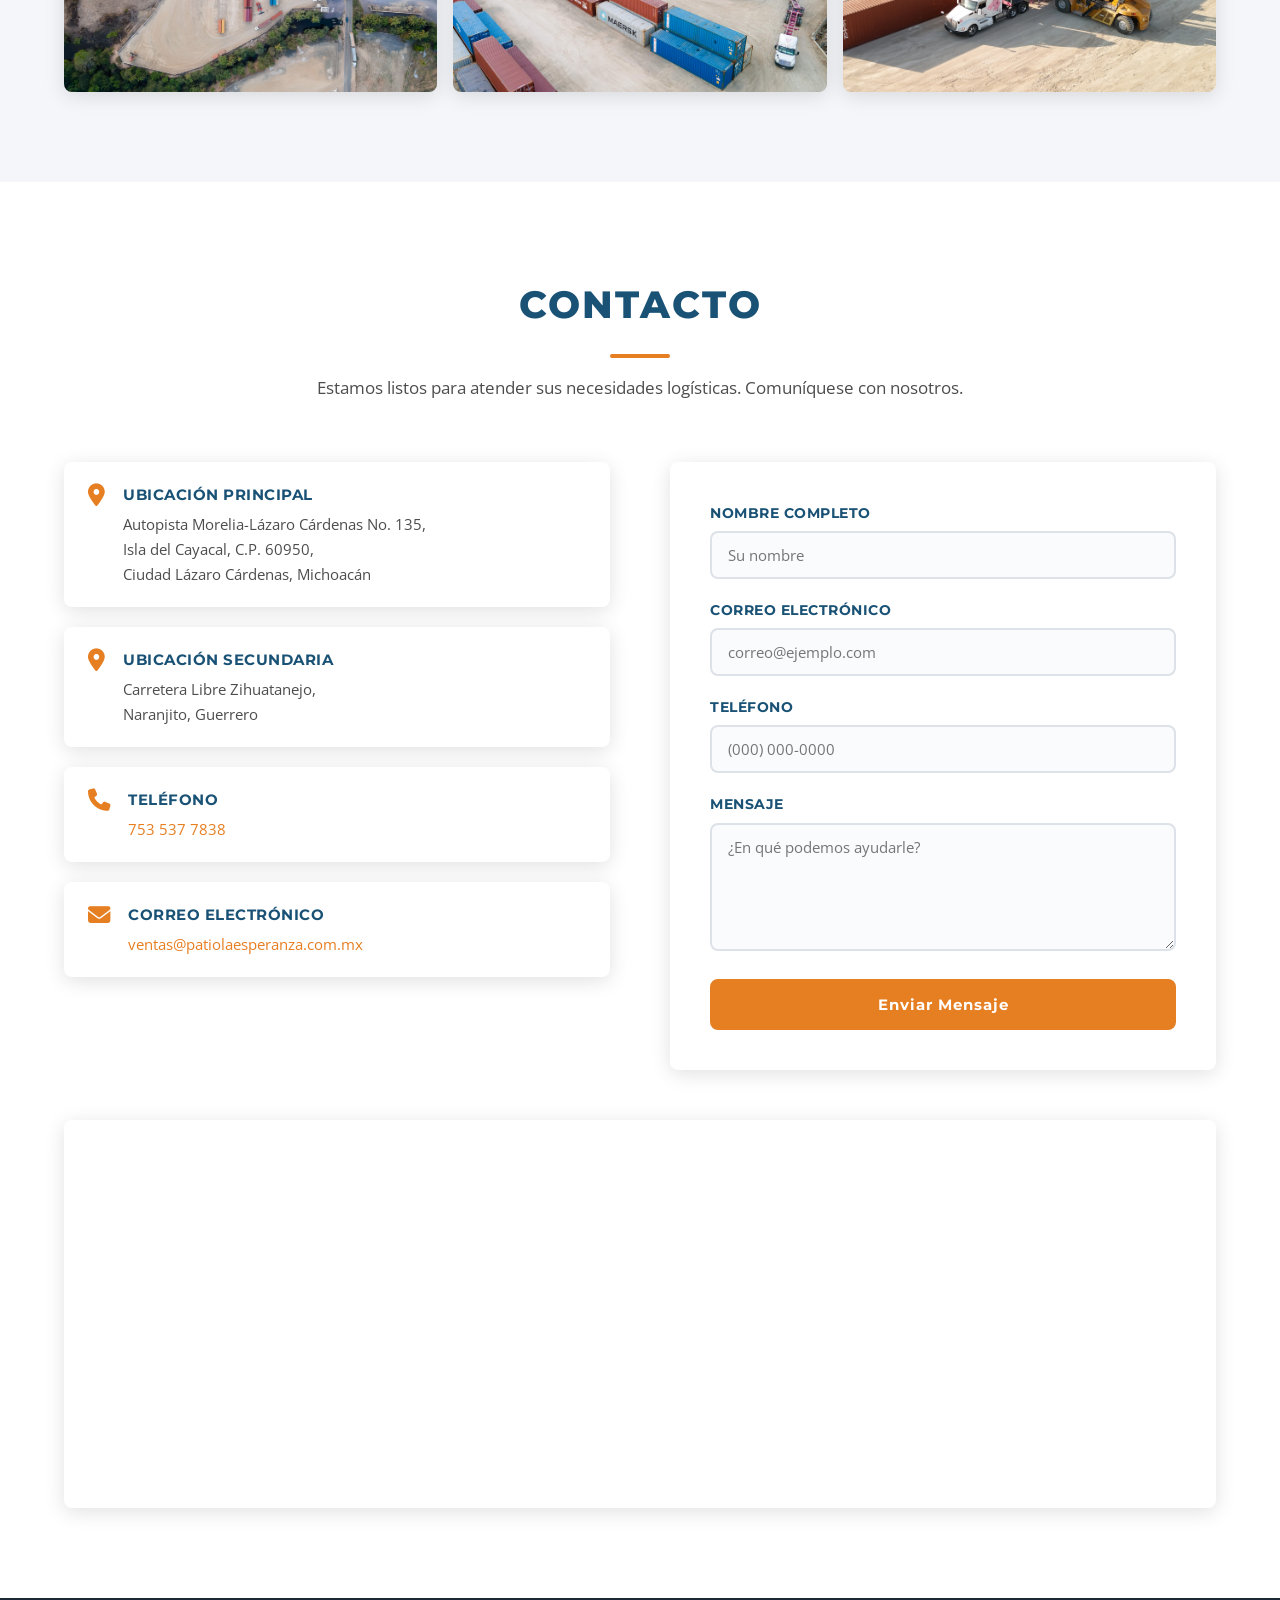
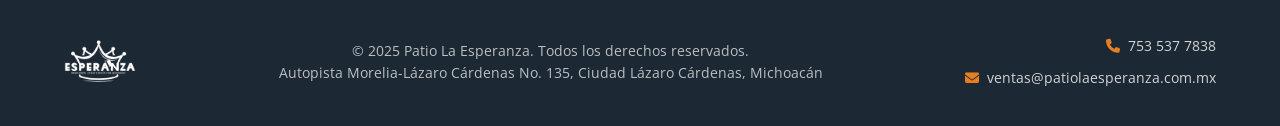
==== commit 6e293e94: "Correcion del SEO y anexo sitemap" ====
--- a/index.html
+++ b/index.html
@@ -14,14 +14,19 @@
   <meta property="og:url" content="https://patiolaesperanza.com.mx/" />
   <meta property="og:title" content="Patio La Esperanza | Logística y Almacenaje de Contenedores" />
   <meta property="og:description" content="Centro logístico especializado en Lázaro Cárdenas, Michoacán. Resguardo, maniobras, transporte y asesoría aduanal para importadores y exportadores." />
-  <meta property="og:image" content="assets/img/Instalaciones.png" />
+  <meta property="og:image" content="https://patiolaesperanza.com.mx/assets/img/Instalaciones.png" />
+  <meta property="og:image:width" content="1200" />
+  <meta property="og:image:height" content="630" />
+  <meta property="og:image:alt" content="Instalaciones Patio La Esperanza — centro logístico en Lázaro Cárdenas" />
   <meta property="og:locale" content="es_MX" />
   <meta property="og:site_name" content="Patio La Esperanza" />
   <!-- Twitter Card -->
   <meta name="twitter:card" content="summary_large_image" />
+  <meta name="twitter:site" content="@PatioLaEsperanza" />
   <meta name="twitter:title" content="Patio La Esperanza | Logística y Almacenaje de Contenedores" />
   <meta name="twitter:description" content="Centro logístico en Lázaro Cárdenas, Michoacán. Resguardo de contenedores, transporte y asesoría aduanal." />
-  <meta name="twitter:image" content="assets/img/Instalaciones.png" />
+  <meta name="twitter:image" content="https://patiolaesperanza.com.mx/assets/img/Instalaciones.png" />
+  <meta name="twitter:image:alt" content="Instalaciones Patio La Esperanza — centro logístico en Lázaro Cárdenas" />
   <!-- Schema.org JSON-LD -->
   <script type="application/ld+json">
   {
@@ -32,6 +37,9 @@
     "url": "https://patiolaesperanza.com.mx",
     "telephone": "+527535377838",
     "email": "ventas@patiolaesperanza.com.mx",
+    "image": "https://patiolaesperanza.com.mx/assets/img/Instalaciones.png",
+    "logo": "https://patiolaesperanza.com.mx/assets/img/EsperanzaLogo.png",
+    "priceRange": "$$",
     "address": {
       "@type": "PostalAddress",
       "streetAddress": "Autopista Morelia-Lázaro Cárdenas No. 135, Isla del Cayacal",
@@ -52,10 +60,22 @@
       "closes": "23:59"
     },
     "hasMap": "https://maps.google.com/?q=17.95,-102.19",
-    "areaServed": ["Michoacán", "Guerrero", "México"],
-    "serviceType": ["Almacenaje de contenedores", "Transporte terrestre", "Maniobras de carga y descarga", "Asesoría aduanal", "Vigilancia 24/7"]
+    "areaServed": [
+      {"@type": "State", "name": "Michoacán"},
+      {"@type": "State", "name": "Guerrero"},
+      {"@type": "Country", "name": "México"}
+    ],
+    "serviceType": ["Almacenaje de contenedores", "Transporte terrestre", "Maniobras de carga y descarga", "Asesoría aduanal", "Vigilancia 24/7"],
+    "sameAs": []
   }
   </script>
+  <!-- Favicon -->
+  <link rel="icon" type="image/png" href="assets/img/EsperanzaLogo.png" />
+  <link rel="apple-touch-icon" href="assets/img/EsperanzaLogo.png" />
+  <!-- Preconnect para fuentes externas (rendimiento) -->
+  <link rel="preconnect" href="https://fonts.googleapis.com" />
+  <link rel="preconnect" href="https://fonts.gstatic.com" crossorigin />
+  <link rel="preconnect" href="https://cdnjs.cloudflare.com" />
   <link rel="stylesheet" href="assets/css/style.css" />
   <!-- Google Fonts -->
   <link href="https://fonts.googleapis.com/css2?family=Montserrat:wght@400;600;700;800&family=Open+Sans:wght@400;600&display=swap" rel="stylesheet" />
@@ -191,7 +211,7 @@
 
       <!-- Video promocional -->
       <div class="promo-video">
-        <video controls width="100%" preload="metadata">
+        <video controls width="100%" preload="metadata" aria-label="Video promocional de Patio La Esperanza — instalaciones y operaciones logísticas">
           <source src="assets/img/promo.mp4" type="video/mp4" />
           Tu navegador no soporta la reproducción de video.
         </video>
@@ -199,9 +219,9 @@
 
       <!-- Galería -->
       <div class="gallery-grid">
-        <img src="assets/img/superfice.jpg" alt="Superficie del patio" />
-        <img src="assets/img/montacargas.jpg" alt="Montacargas en operación" />
-        <img src="assets/img/imagenes-31.png" alt="Instalaciones" />
+        <img src="assets/img/superfice.jpg" alt="Superficie pavimentada del patio logístico Patio La Esperanza" loading="lazy" />
+        <img src="assets/img/montacargas.jpg" alt="Montacargas especializado en operación dentro de las bodegas" loading="lazy" />
+        <img src="assets/img/imagenes-31.png" alt="Vista general de las instalaciones de Patio La Esperanza en Lázaro Cárdenas" loading="lazy" />
       </div>
     </div>
   </section>
@@ -294,9 +314,9 @@
 
       <!-- Galería de instalaciones de servicios -->
       <div class="services-gallery">
-        <img src="assets/img/servicios1.jpg" alt="Instalaciones de servicio" />
-        <img src="assets/img/servicios2.jpg" alt="Operaciones en patio" />
-        <img src="assets/img/grua-reachstacker.png" alt="Grúa reach stacker cargando contenedor" />
+        <img src="assets/img/servicios1.jpg" alt="Área de maniobras y carga en las instalaciones de Patio La Esperanza" loading="lazy" />
+        <img src="assets/img/servicios2.jpg" alt="Operaciones de descarga de contenedores en el patio logístico" loading="lazy" />
+        <img src="assets/img/grua-reachstacker.png" alt="Grúa reach stacker de 45 toneladas cargando contenedor en Patio La Esperanza" loading="lazy" />
       </div>
 
     </div>
@@ -399,6 +419,6 @@
     </div>
   </footer>
 
-  <script src="assets/js/main.js"></script>
+  <script src="assets/js/main.js" defer></script>
 </body>
 </html>
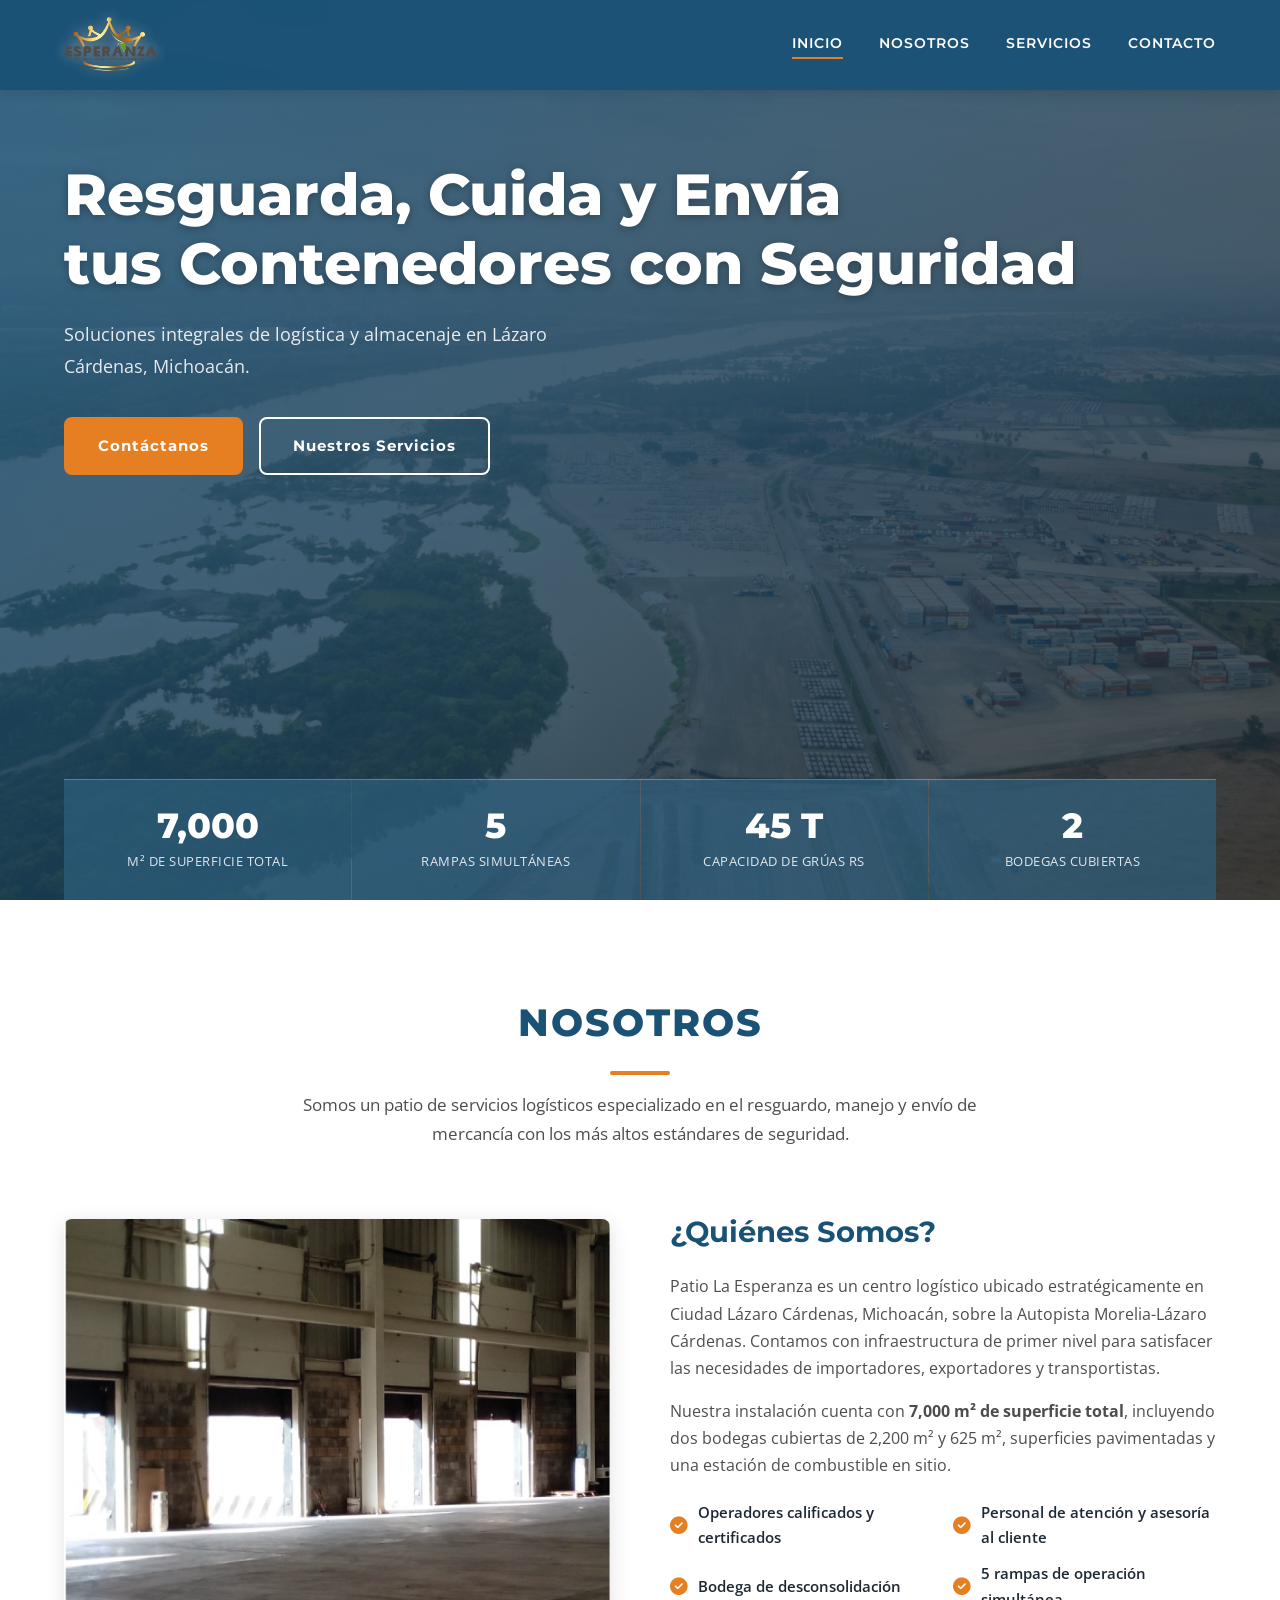
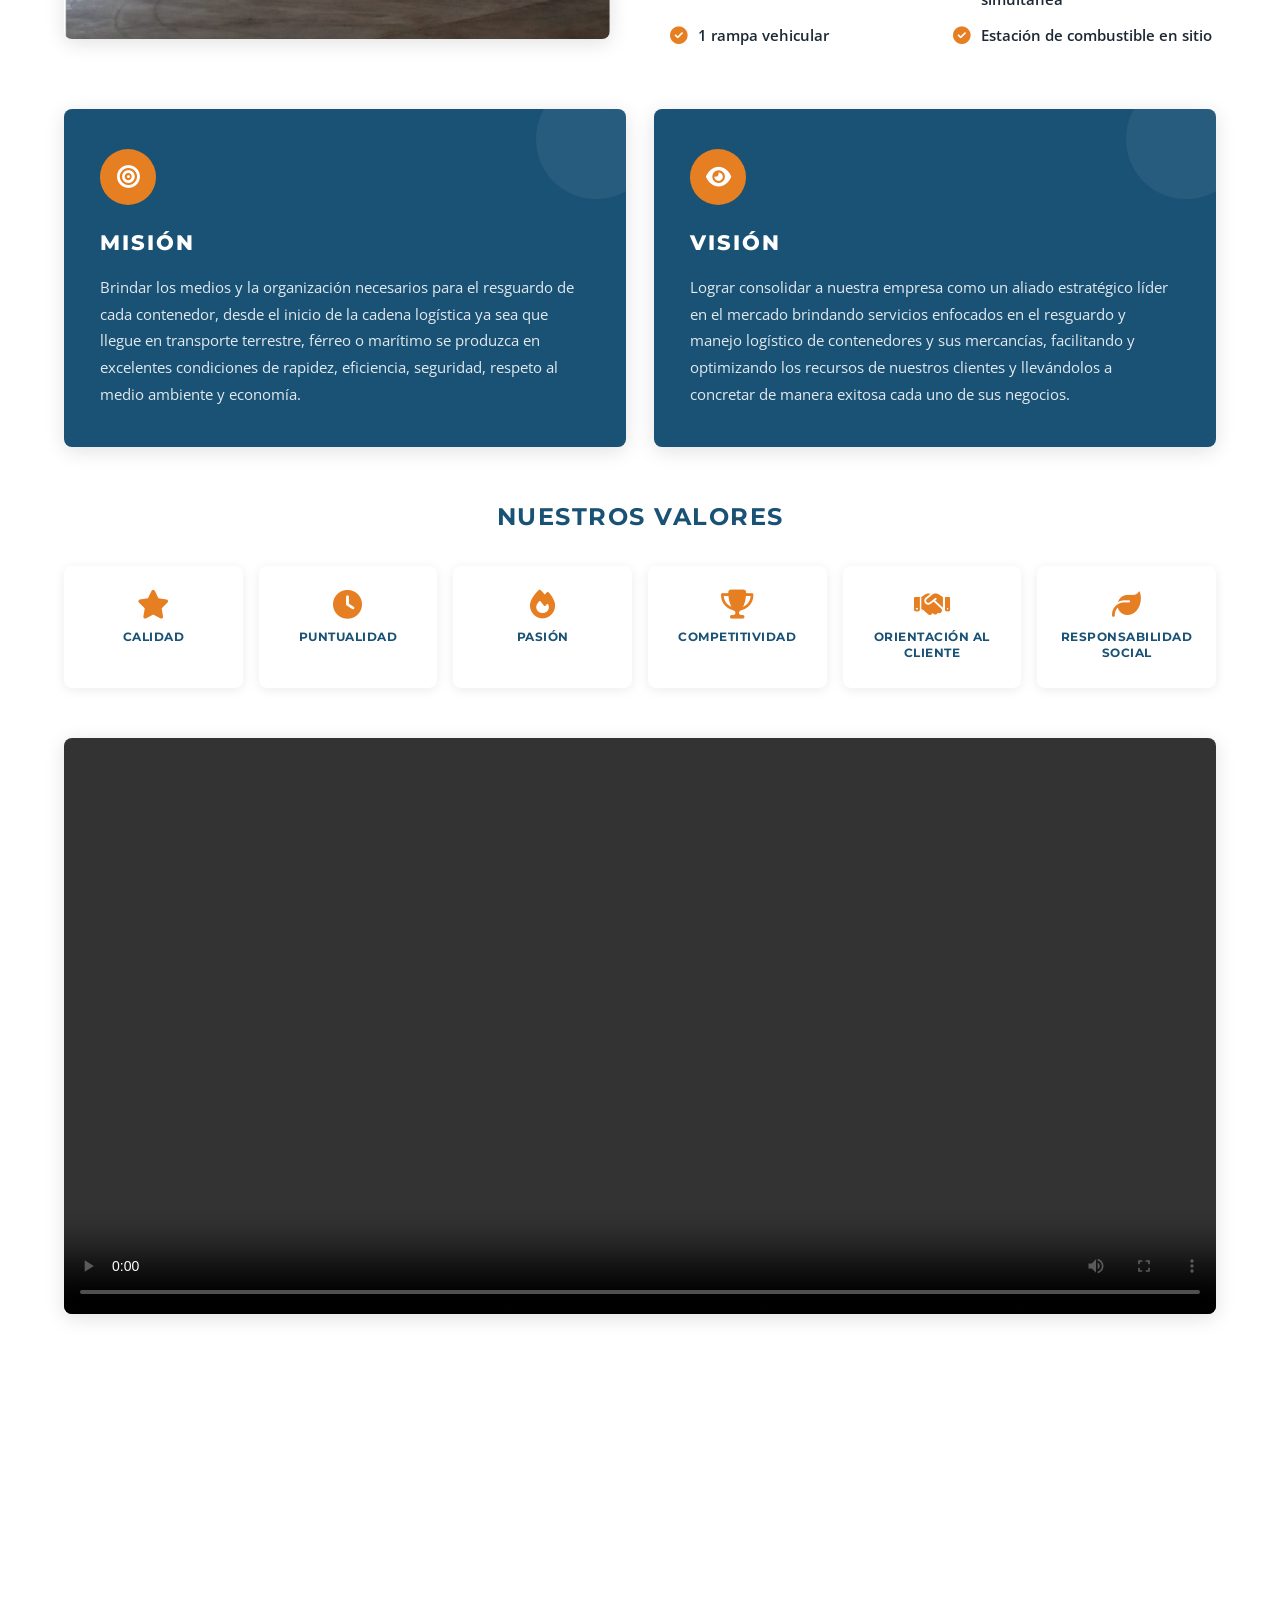
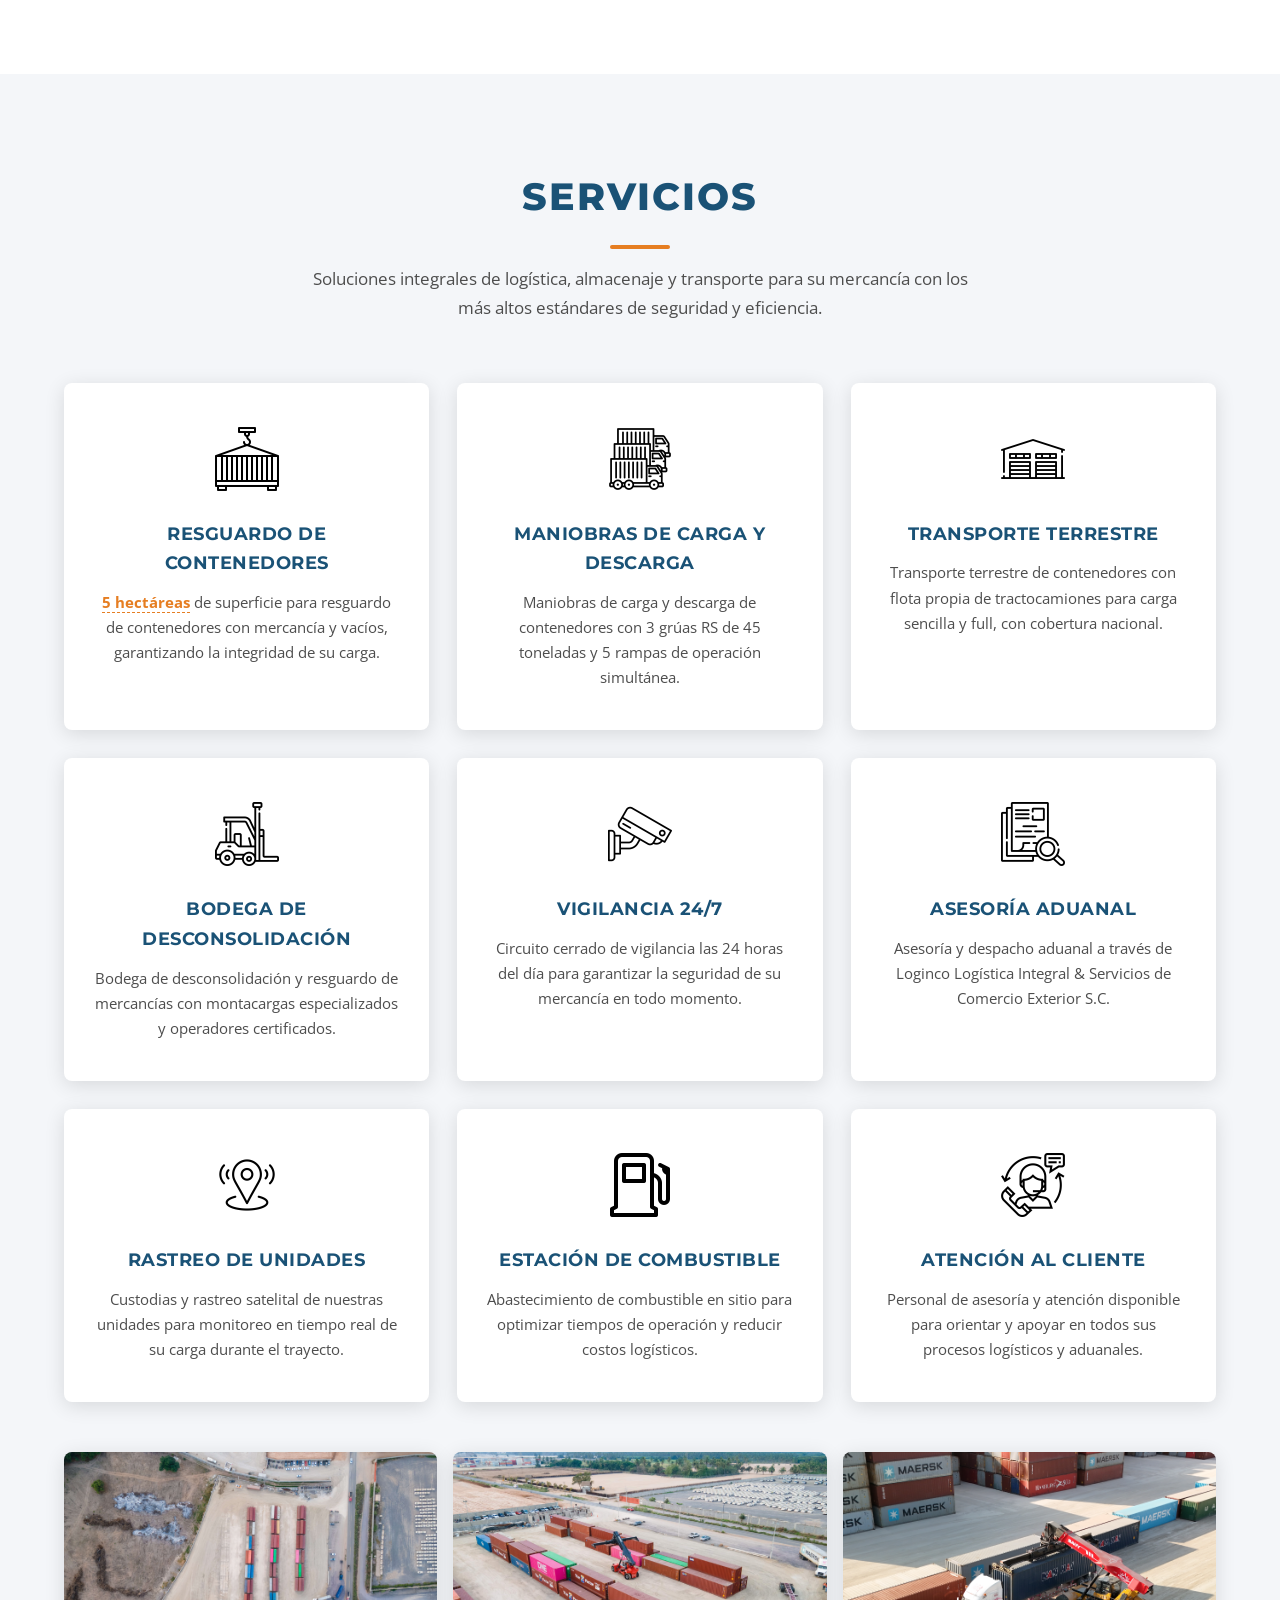
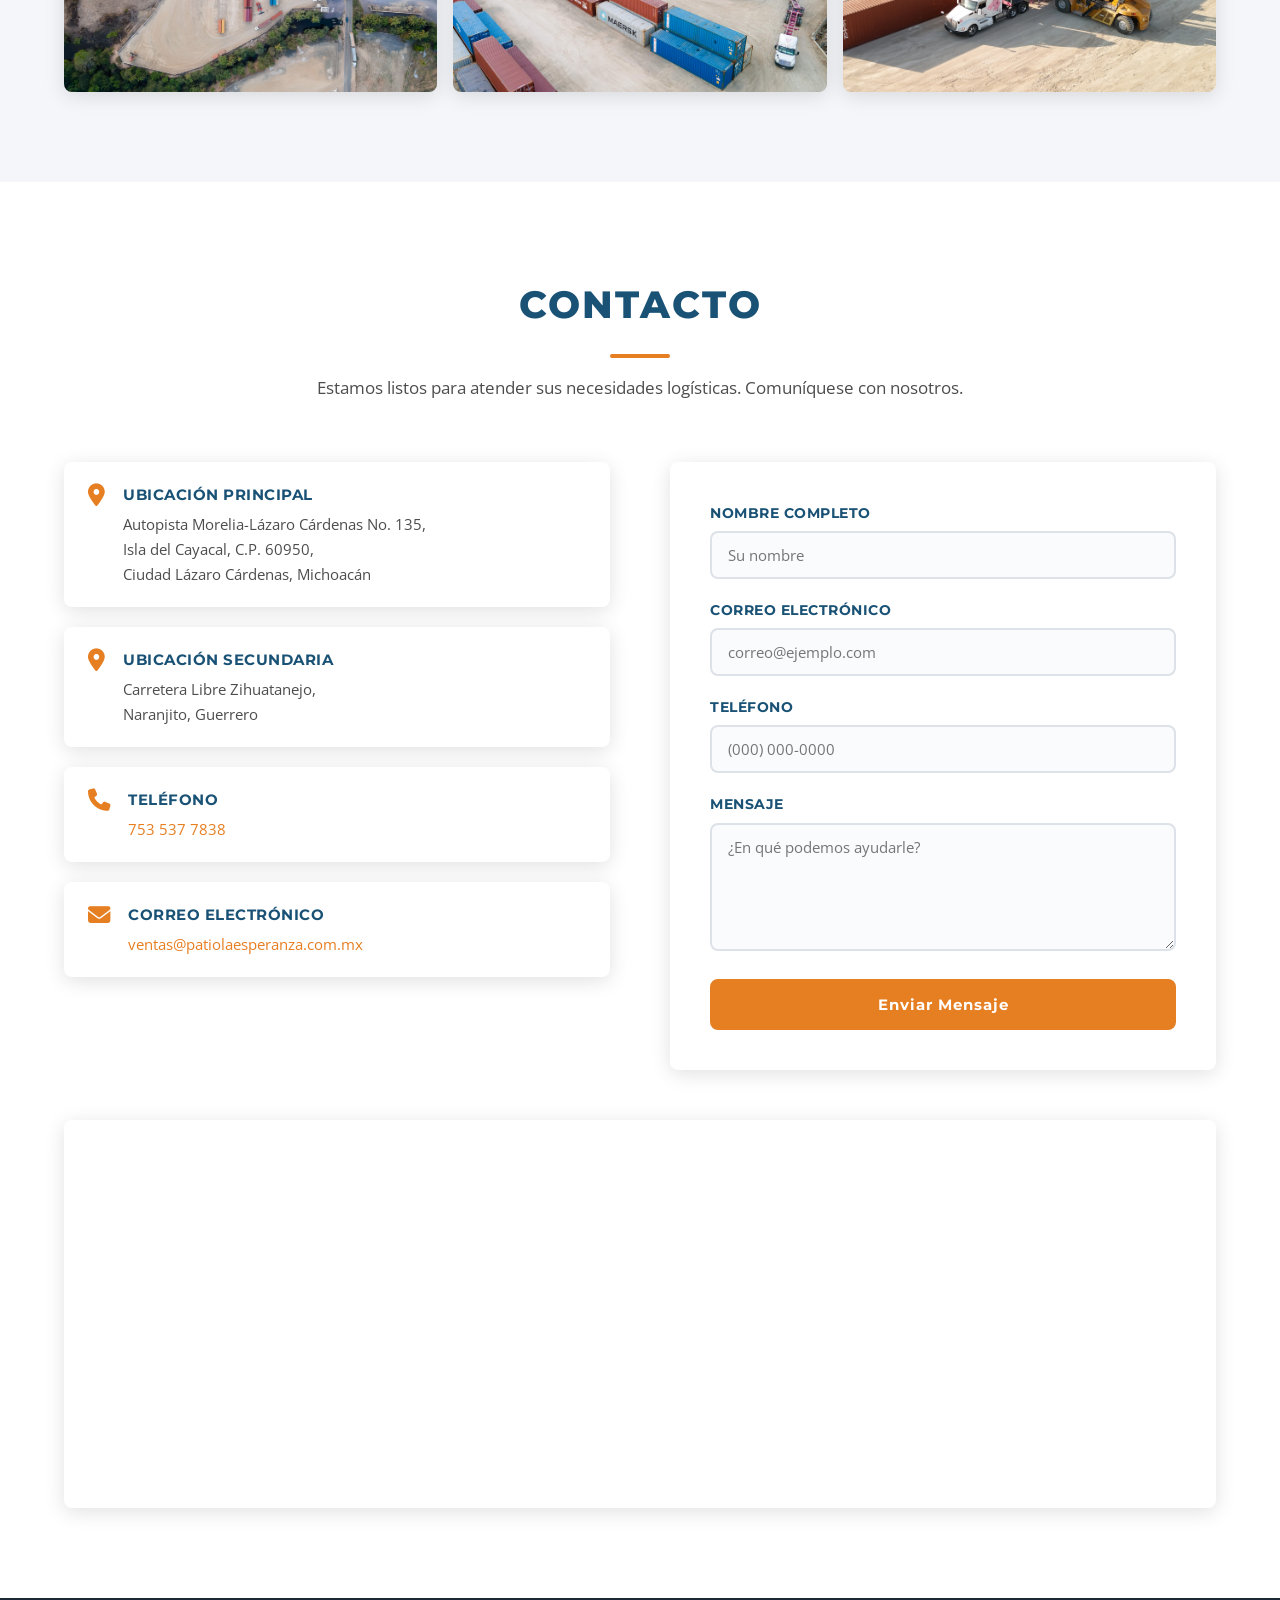
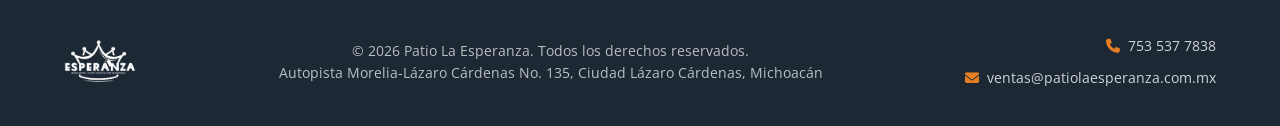
==== commit a4e2fd36: "Correcion  de SEO y integracion de pagina 404" ====
--- a/index.html
+++ b/index.html
@@ -3,7 +3,7 @@
 <head>
   <meta charset="UTF-8" />
   <meta name="viewport" content="width=device-width, initial-scale=1.0" />
-  <title>Patio La Esperanza | Almacenaje y Logística de Contenedores en Lázaro Cárdenas</title>
+  <title>Patio La Esperanza | Logística en Lázaro Cárdenas</title>
   <meta name="description" content="Patio logístico en Ciudad Lázaro Cárdenas, Michoacán. Resguardo de contenedores, transporte terrestre, maniobras de carga y asesoría aduanal. 7,000 m² de instalaciones. Tel: 753 537 7838." />
   <meta name="keywords" content="patio contenedores Lázaro Cárdenas, logística Michoacán, almacenaje contenedores, transporte terrestre contenedores, asesoría aduanal, resguardo contenedores, bodega desconsolidación" />
   <meta name="robots" content="index, follow" />
@@ -32,13 +32,17 @@
   {
     "@context": "https://schema.org",
     "@type": "LocalBusiness",
+    "@id": "https://patiolaesperanza.com.mx",
     "name": "Patio La Esperanza",
     "description": "Centro logístico especializado en resguardo, manejo y envío de contenedores y mercancías en Ciudad Lázaro Cárdenas, Michoacán.",
     "url": "https://patiolaesperanza.com.mx",
     "telephone": "+527535377838",
     "email": "ventas@patiolaesperanza.com.mx",
     "image": "https://patiolaesperanza.com.mx/assets/img/Instalaciones.png",
-    "logo": "https://patiolaesperanza.com.mx/assets/img/EsperanzaLogo.png",
+    "logo": {
+      "@type": "ImageObject",
+      "url": "https://patiolaesperanza.com.mx/assets/img/EsperanzaLogo.png"
+    },
     "priceRange": "$$",
     "address": {
       "@type": "PostalAddress",
@@ -65,14 +69,14 @@
       {"@type": "State", "name": "Guerrero"},
       {"@type": "Country", "name": "México"}
     ],
-    "serviceType": ["Almacenaje de contenedores", "Transporte terrestre", "Maniobras de carga y descarga", "Asesoría aduanal", "Vigilancia 24/7"],
-    "sameAs": []
+    "serviceType": ["Almacenaje de contenedores", "Transporte terrestre", "Maniobras de carga y descarga", "Asesoría aduanal", "Vigilancia 24/7"]
   }
   </script>
   <!-- Favicon -->
   <link rel="icon" type="image/png" href="assets/img/EsperanzaLogo.png" />
   <link rel="apple-touch-icon" href="assets/img/EsperanzaLogo.png" />
   <!-- Preconnect para fuentes externas (rendimiento) -->
+  <link rel="preload" as="image" href="assets/img/superfice.jpg" />
   <link rel="preconnect" href="https://fonts.googleapis.com" />
   <link rel="preconnect" href="https://fonts.gstatic.com" crossorigin />
   <link rel="preconnect" href="https://cdnjs.cloudflare.com" />
@@ -106,7 +110,7 @@
   <section class="hero" id="inicio" aria-label="Sección de inicio">
     <div class="hero-overlay"></div>
     <div class="hero-content container">
-      <h1>Resguarda, Cuida y Envía<br />con Seguridad</h1>
+      <h1>Resguarda, Cuida y Envía<br />tus Contenedores con Seguridad</h1>
       <p>Soluciones integrales de logística y almacenaje en Lázaro Cárdenas, Michoacán.</p>
       <a href="#contacto" class="btn btn-primary">Contáctanos</a>
       <a href="#servicios" class="btn btn-outline">Nuestros Servicios</a>
@@ -409,7 +413,7 @@
         <img src="assets/img/EsperanzaLogo.png" alt="Patio La Esperanza" />
       </div>
       <div class="footer-text">
-        <p>&copy; 2025 Patio La Esperanza. Todos los derechos reservados.</p>
+        <p>&copy; <span id="footer-year">2026</span> Patio La Esperanza. Todos los derechos reservados.</p>
         <p>Autopista Morelia-Lázaro Cárdenas No. 135, Ciudad Lázaro Cárdenas, Michoacán</p>
       </div>
       <div class="footer-contact">
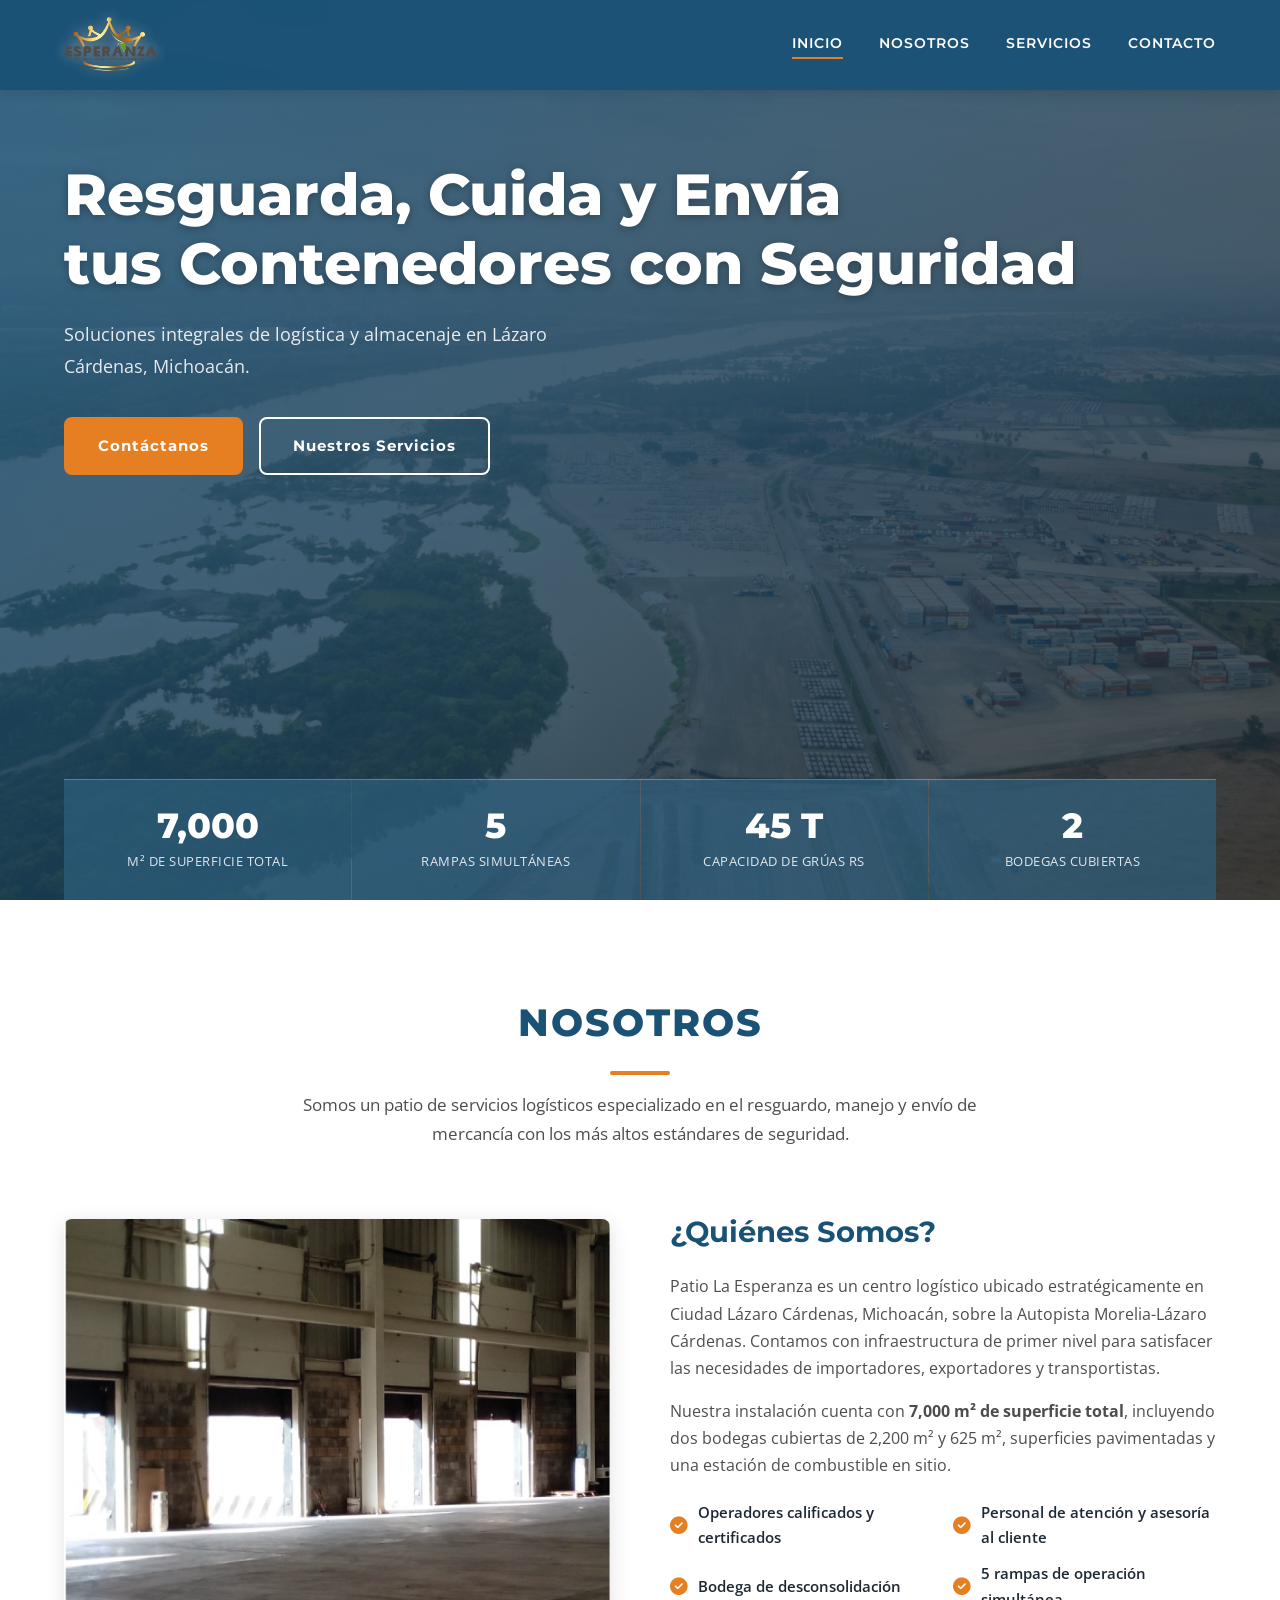
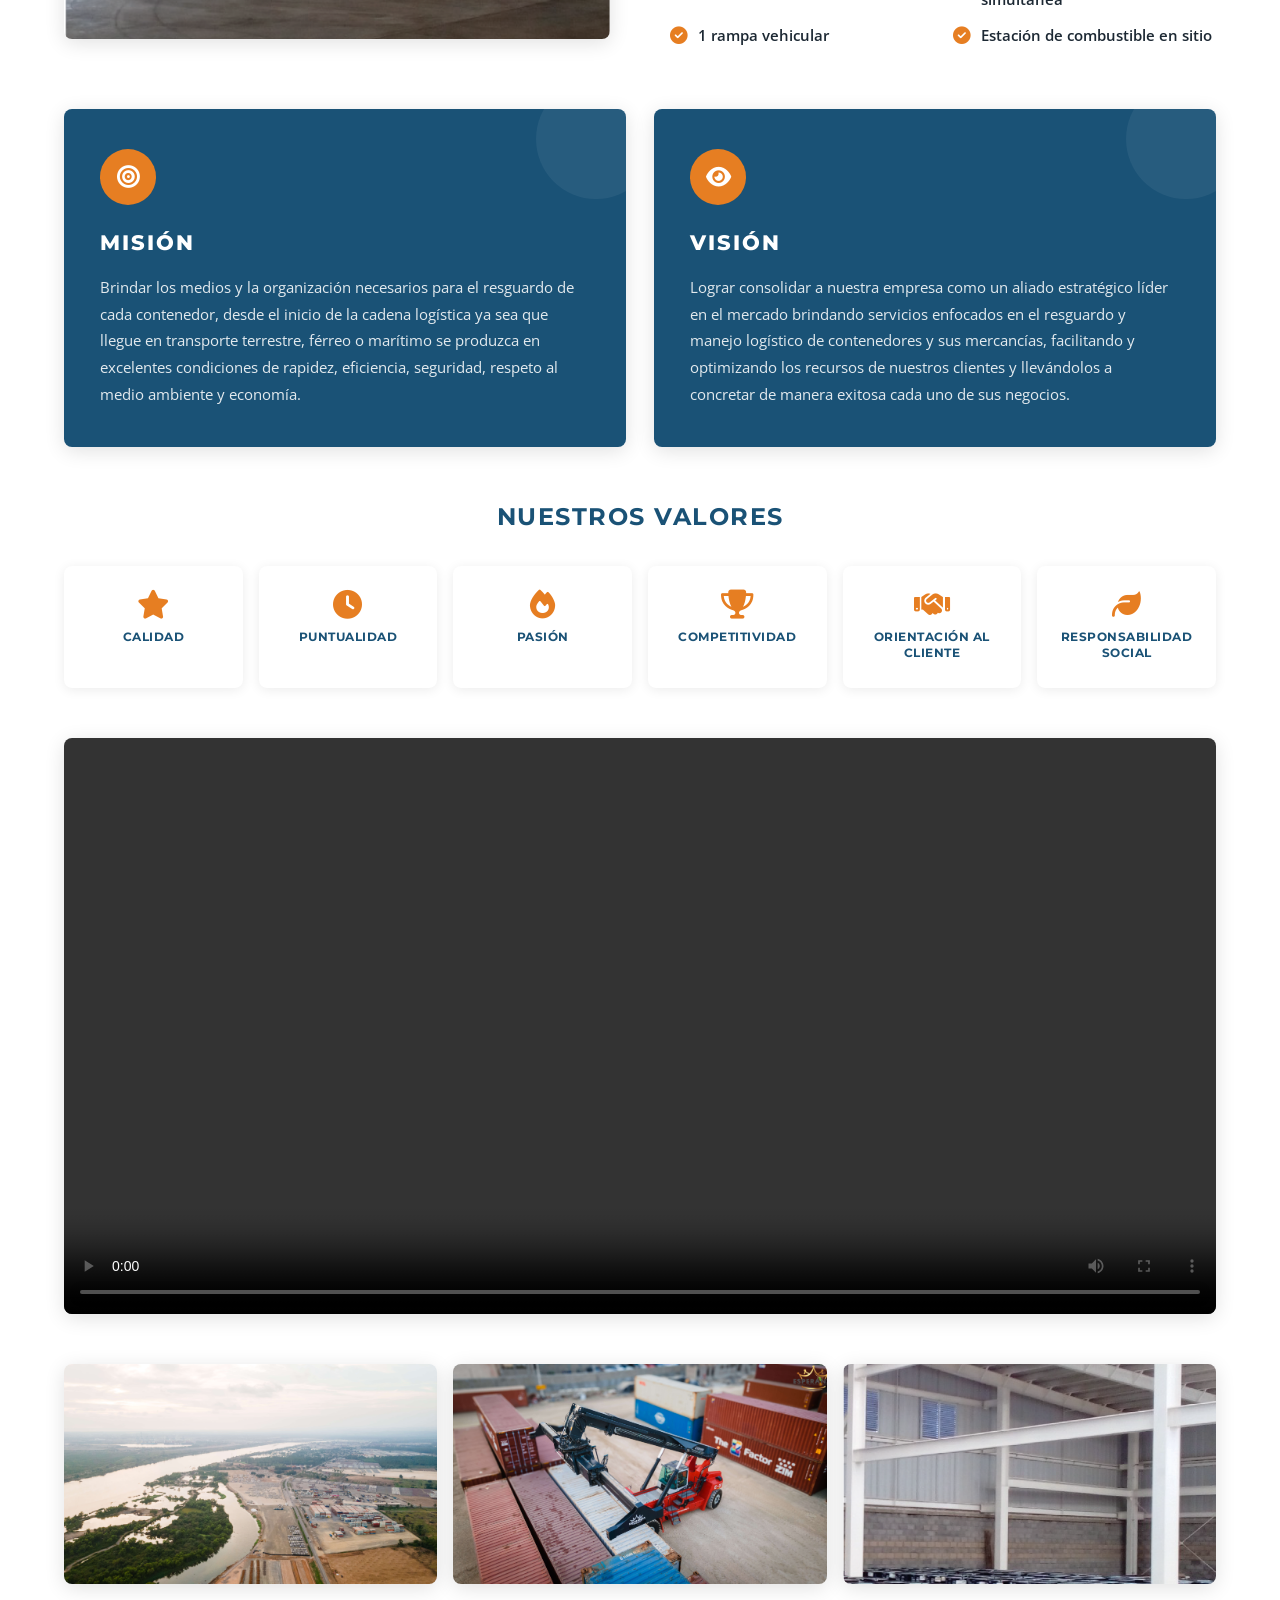
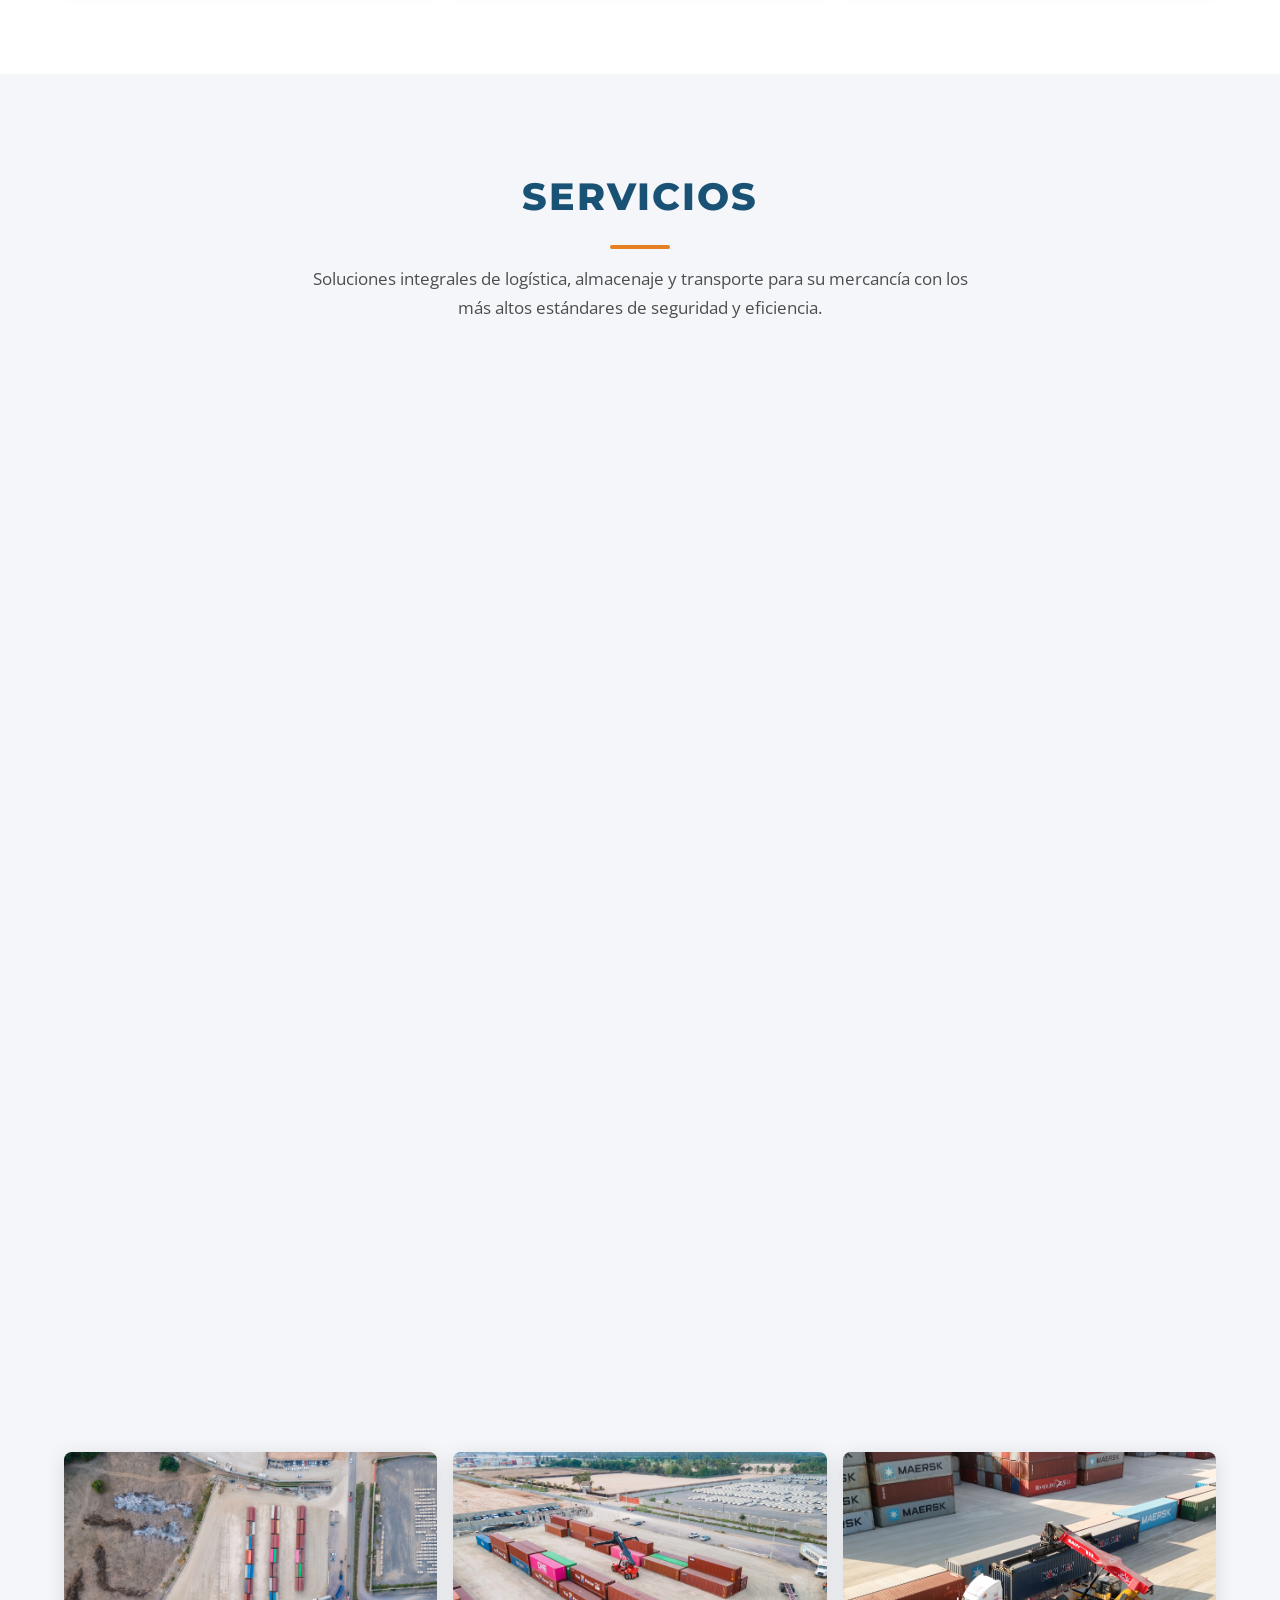
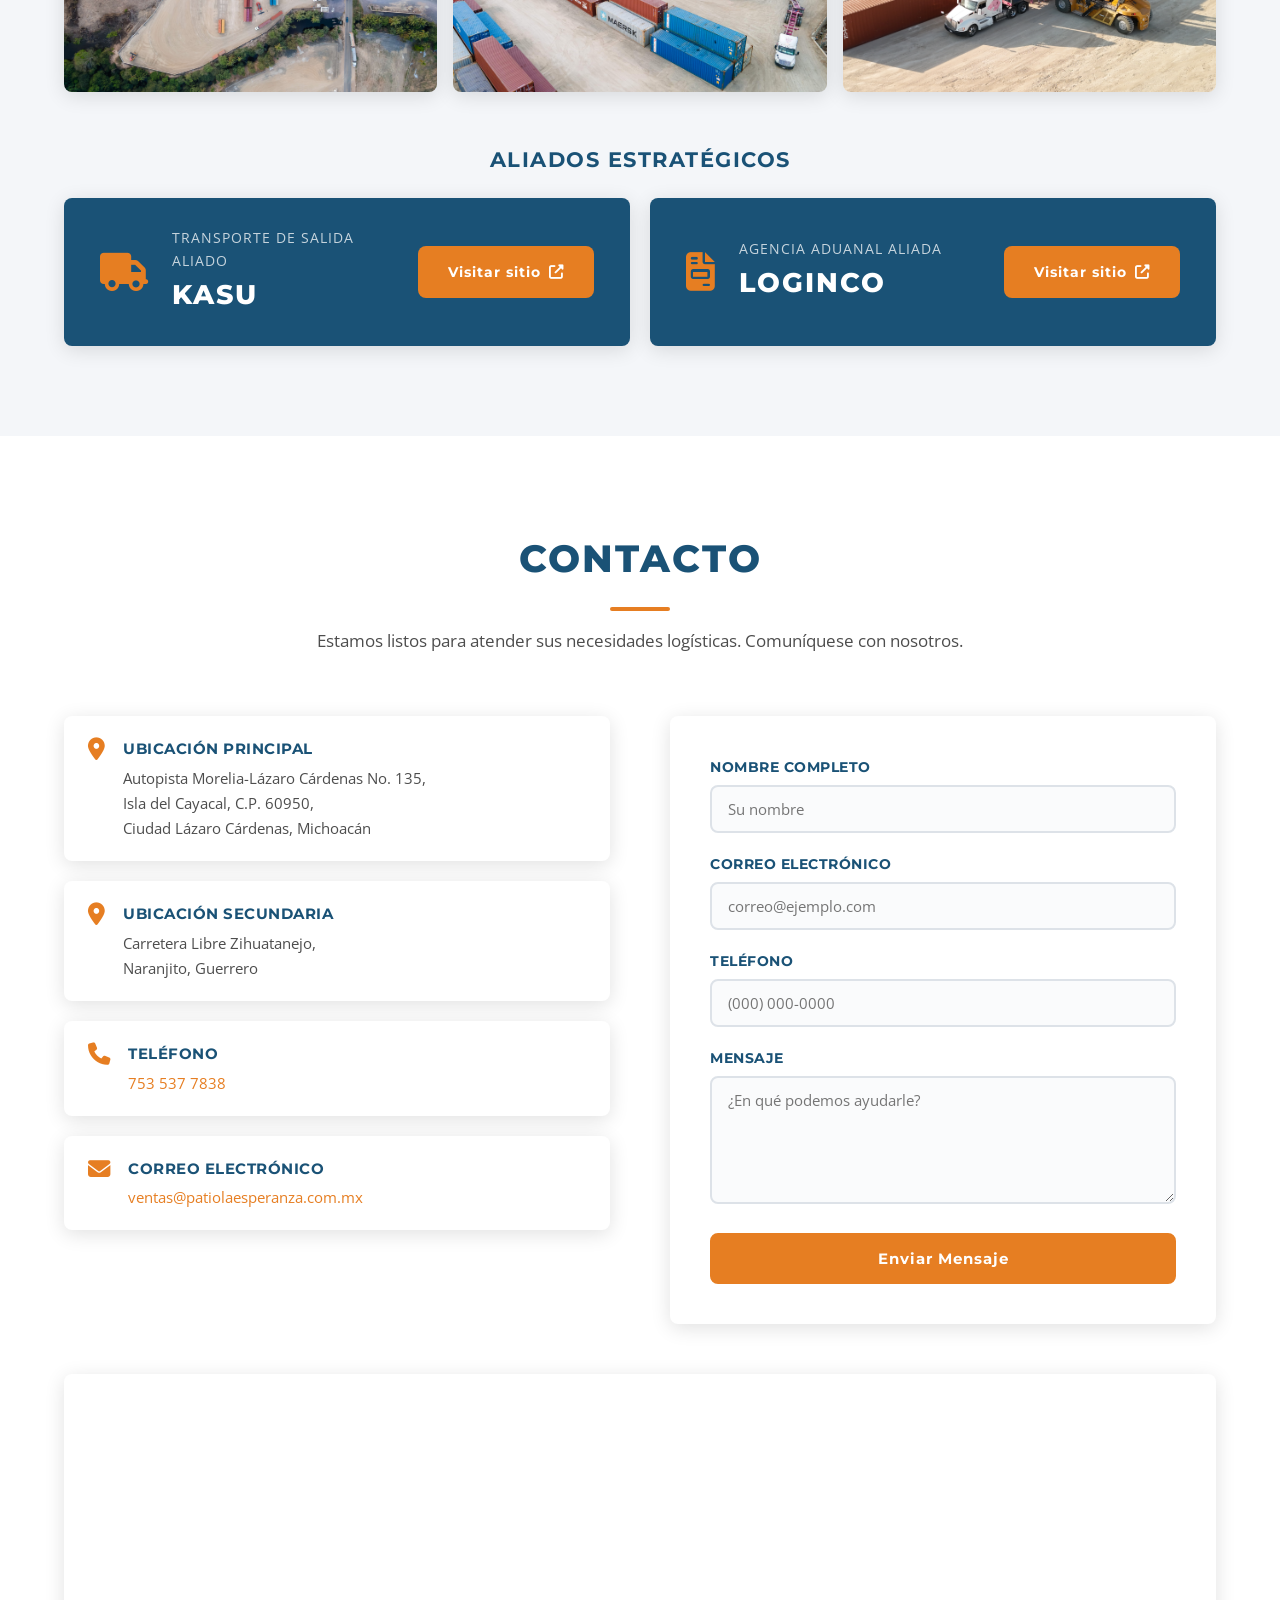
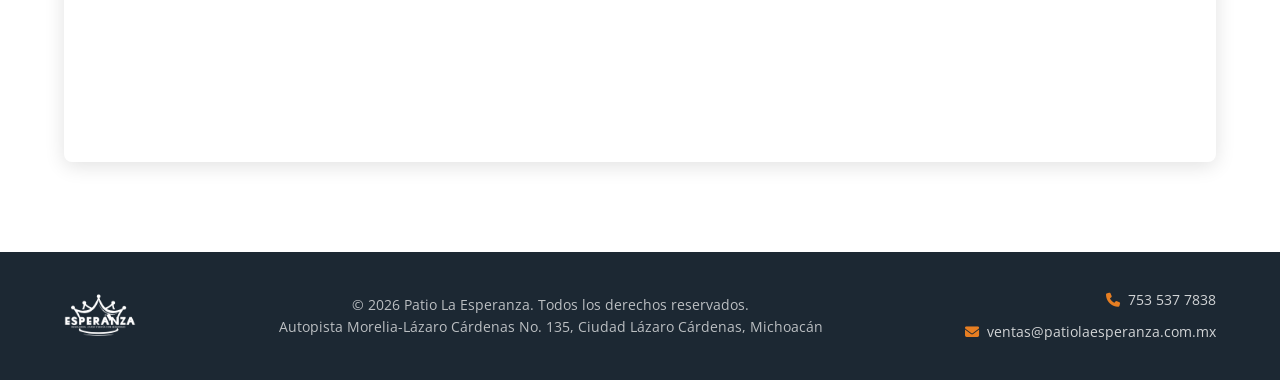
==== commit a71a9940: "Cambios integracion de seccion de aliados" ====
--- a/index.html
+++ b/index.html
@@ -323,6 +323,33 @@
         <img src="assets/img/grua-reachstacker.png" alt="Grúa reach stacker de 45 toneladas cargando contenedor en Patio La Esperanza" loading="lazy" />
       </div>
 
+      <!-- Aliados estratégicos -->
+      <div class="aliados-section">
+        <h3 class="aliados-title">Aliados Estratégicos</h3>
+        <div class="aliados-grid">
+          <div class="aliado-banner">
+            <div class="aliado-icon"><i class="fas fa-truck"></i></div>
+            <div class="aliado-text">
+              <span class="aliado-label">Transporte de salida aliado</span>
+              <span class="aliado-name">KASU</span>
+            </div>
+            <a href="https://www.transporteskasu.com.mx/" target="_blank" rel="noopener noreferrer" class="btn btn-aliado">
+              Visitar sitio <i class="fas fa-external-link-alt"></i>
+            </a>
+          </div>
+          <div class="aliado-banner">
+            <div class="aliado-icon"><i class="fas fa-file-invoice"></i></div>
+            <div class="aliado-text">
+              <span class="aliado-label">Agencia aduanal aliada</span>
+              <span class="aliado-name">LOGINCO</span>
+            </div>
+            <a href="https://agencia-aduanal.loginco.com.mx/" target="_blank" rel="noopener noreferrer" class="btn btn-aliado">
+              Visitar sitio <i class="fas fa-external-link-alt"></i>
+            </a>
+          </div>
+        </div>
+      </div>
+
     </div>
   </section>
 
--- a/assets/css/style.css
+++ b/assets/css/style.css
@@ -484,6 +484,89 @@
   transition: var(--transition);
 }
 .services-gallery img:hover { transform: scale(1.03); }
+
+/* Aliados estratégicos */
+.aliados-section {
+  margin-top: 50px;
+}
+.aliados-title {
+  font-family: var(--font-head);
+  font-size: 1.3rem;
+  font-weight: 700;
+  color: var(--primary);
+  text-transform: uppercase;
+  letter-spacing: 1.5px;
+  text-align: center;
+  margin-bottom: 20px;
+}
+.aliados-grid {
+  display: grid;
+  grid-template-columns: 1fr 1fr;
+  gap: 20px;
+}
+@media (max-width: 768px) {
+  .aliados-grid { grid-template-columns: 1fr; }
+}
+
+/* Banner individual de aliado */
+.aliado-banner {
+  display: flex;
+  align-items: center;
+  gap: 24px;
+  padding: 28px 36px;
+  background: var(--primary);
+  border-radius: var(--radius);
+  box-shadow: var(--shadow);
+  flex-wrap: wrap;
+}
+.aliado-icon {
+  font-size: 2.4rem;
+  color: var(--accent);
+  flex-shrink: 0;
+}
+.aliado-text {
+  display: flex;
+  flex-direction: column;
+  flex: 1;
+  min-width: 180px;
+}
+.aliado-label {
+  font-family: var(--font-body);
+  font-size: 0.85rem;
+  color: rgba(255,255,255,0.75);
+  text-transform: uppercase;
+  letter-spacing: 1px;
+}
+.aliado-name {
+  font-family: var(--font-head);
+  font-size: 1.7rem;
+  font-weight: 800;
+  color: var(--white);
+  letter-spacing: 2px;
+}
+.btn-aliado {
+  display: inline-flex;
+  align-items: center;
+  gap: 8px;
+  padding: 12px 28px;
+  background: var(--accent);
+  color: var(--white);
+  border-radius: var(--radius);
+  font-family: var(--font-head);
+  font-weight: 700;
+  font-size: 0.9rem;
+  letter-spacing: 1px;
+  transition: var(--transition);
+  white-space: nowrap;
+}
+.btn-aliado:hover {
+  background: #cf6d17;
+  transform: translateY(-2px);
+}
+@media (max-width: 600px) {
+  .aliado-banner { flex-direction: column; text-align: center; padding: 24px 20px; }
+  .aliado-text { align-items: center; }
+}
 
 /* =============================================
    CONTACTO
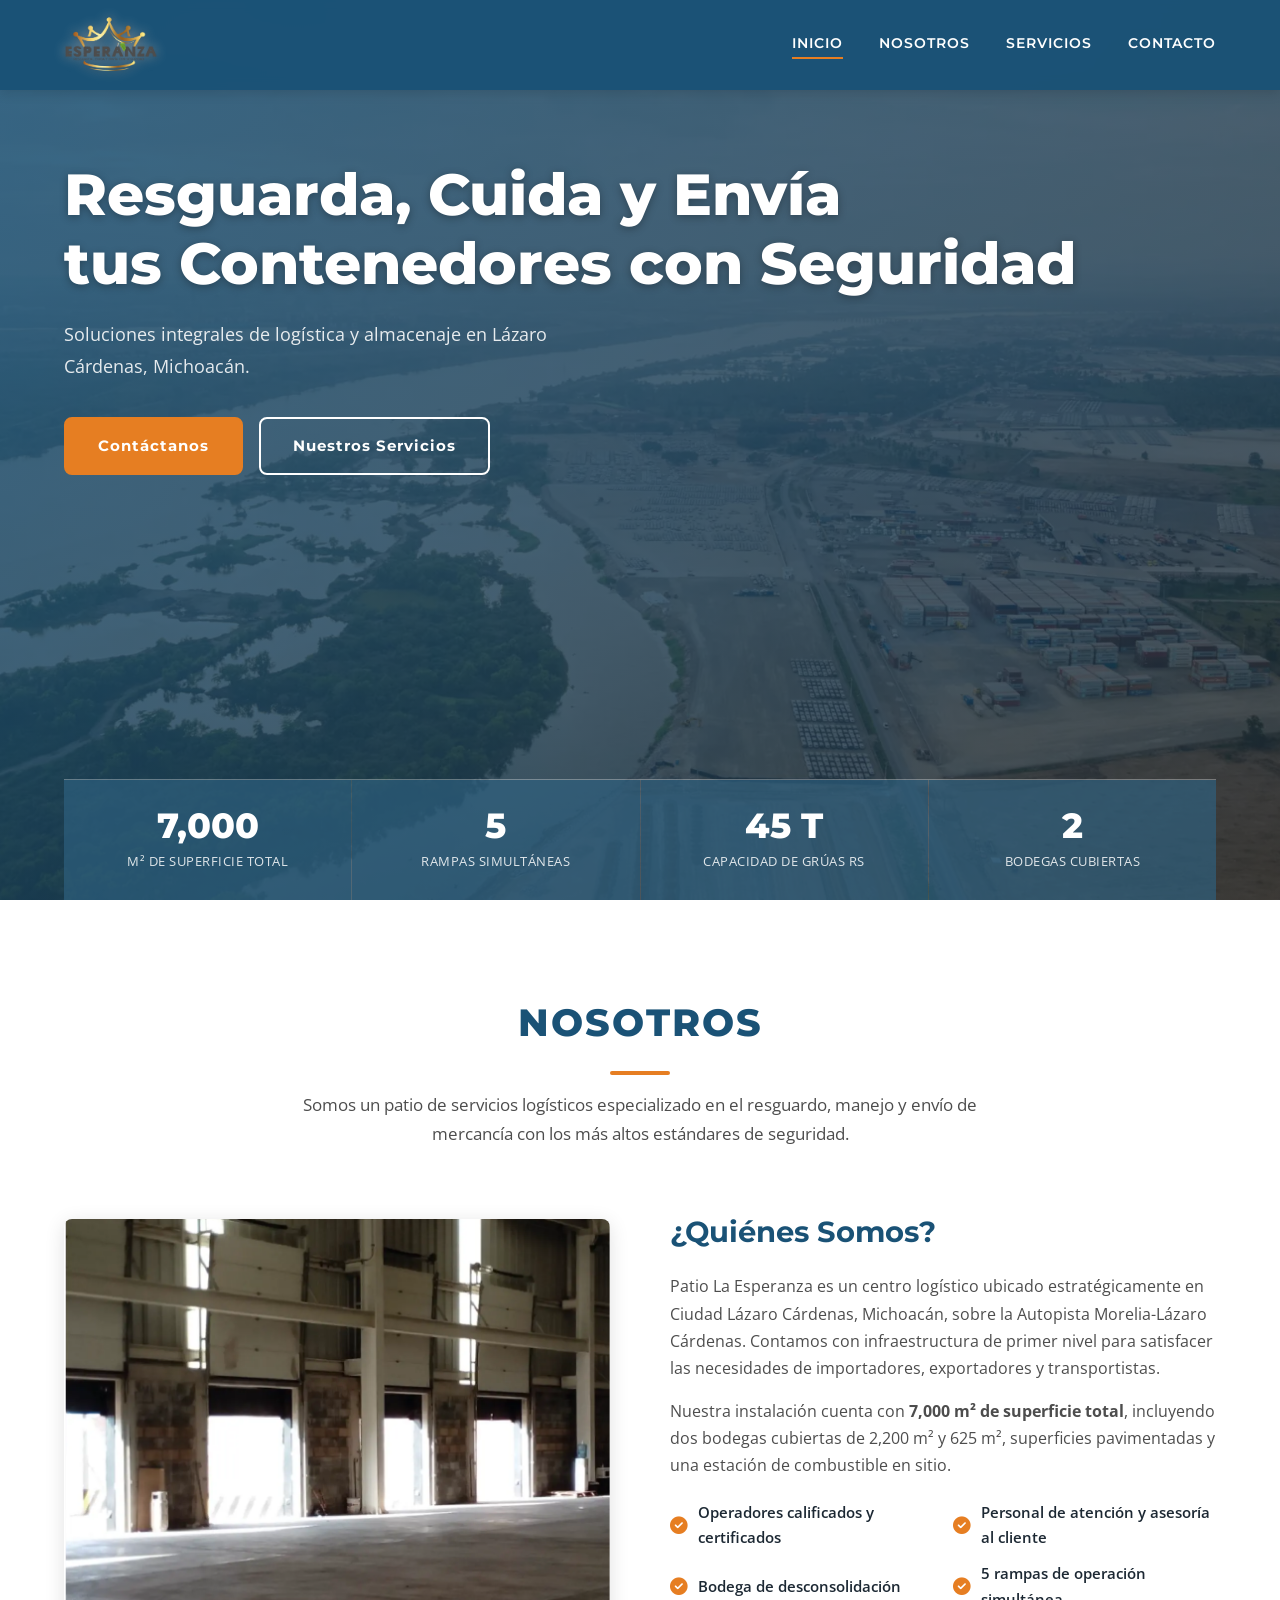
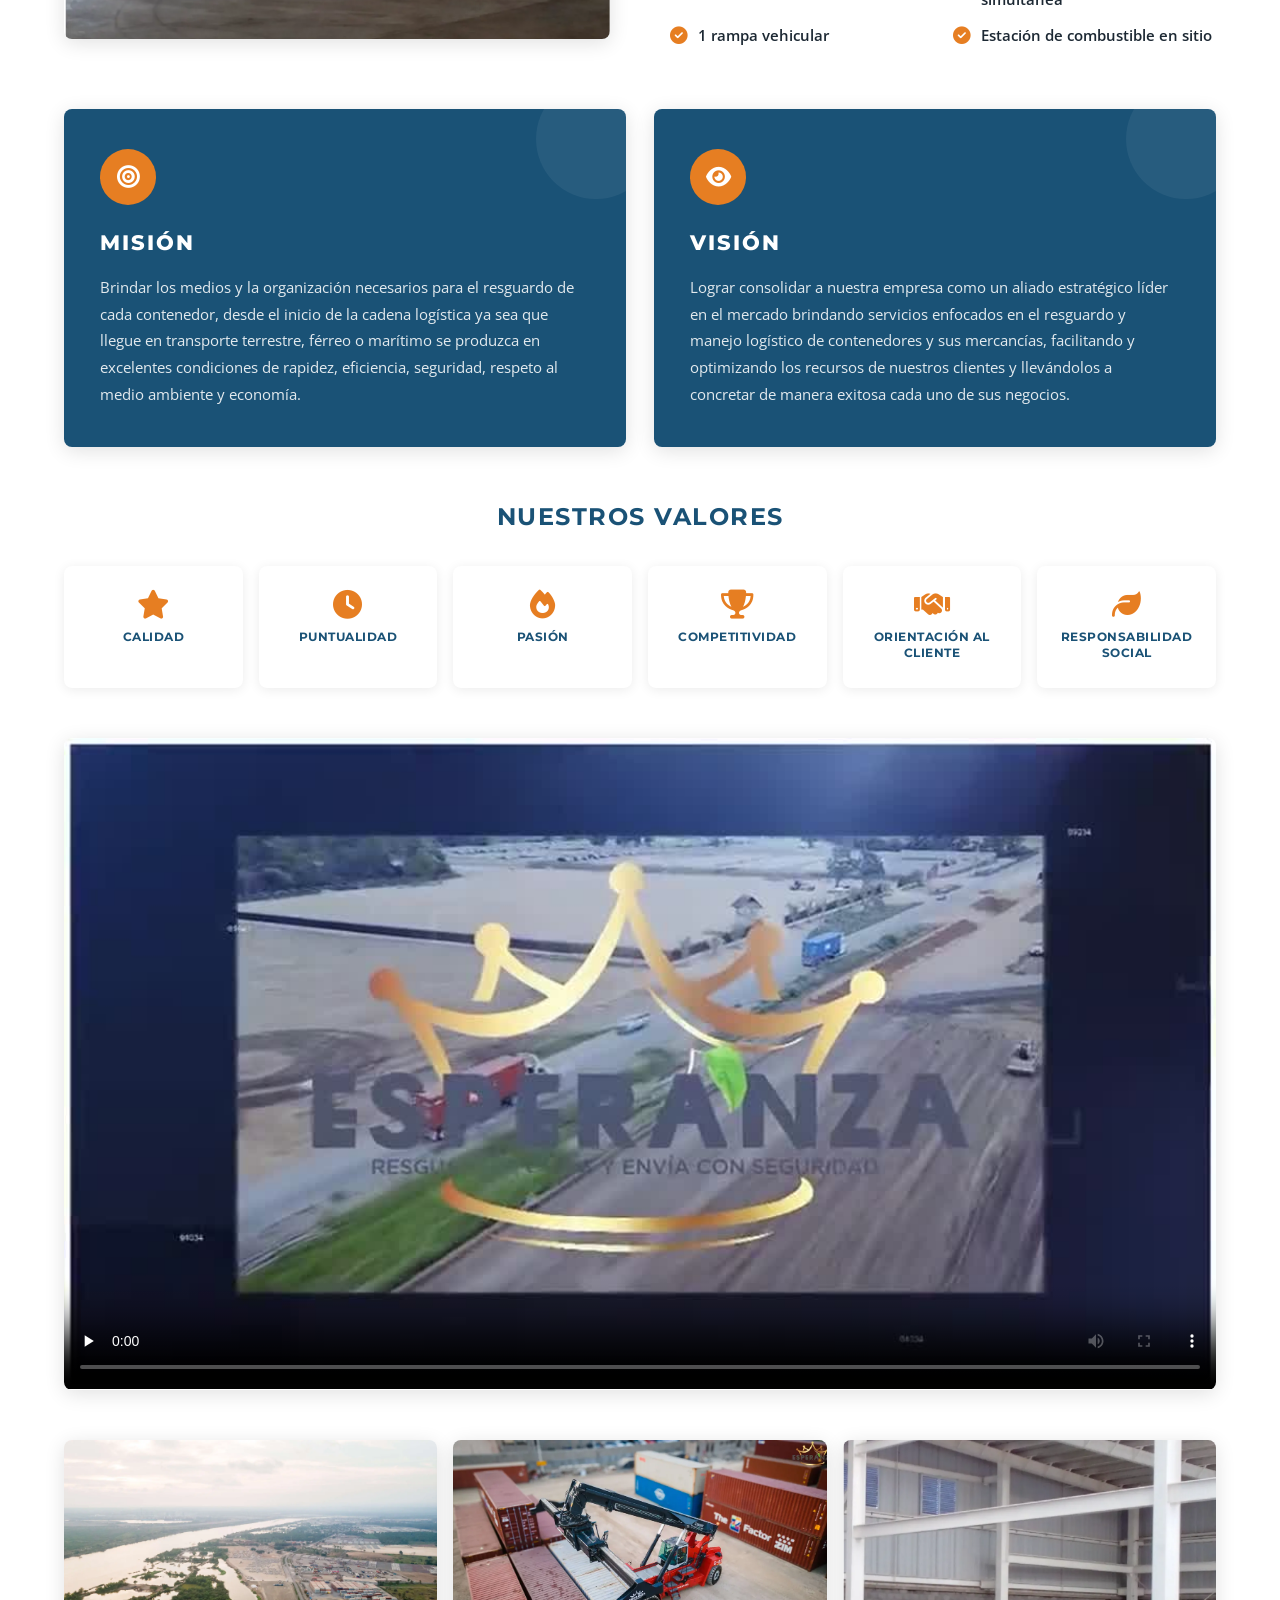
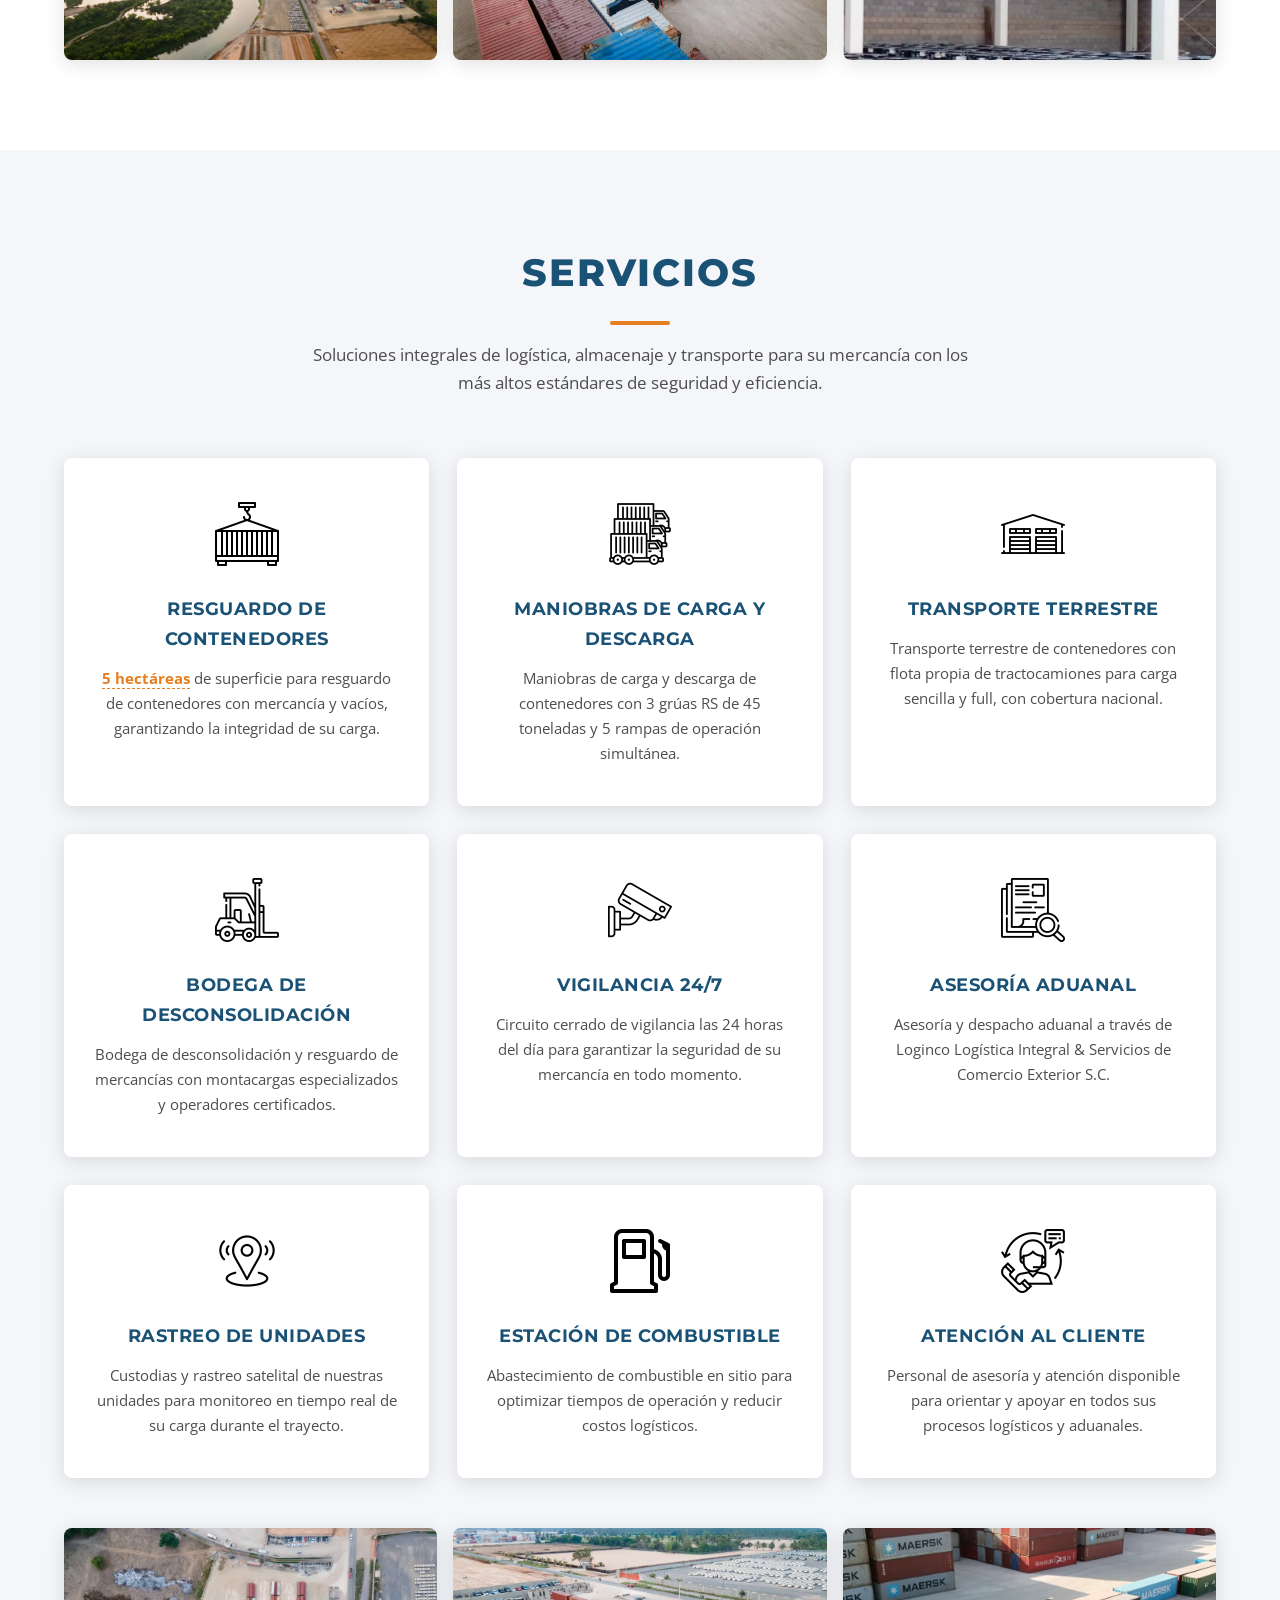
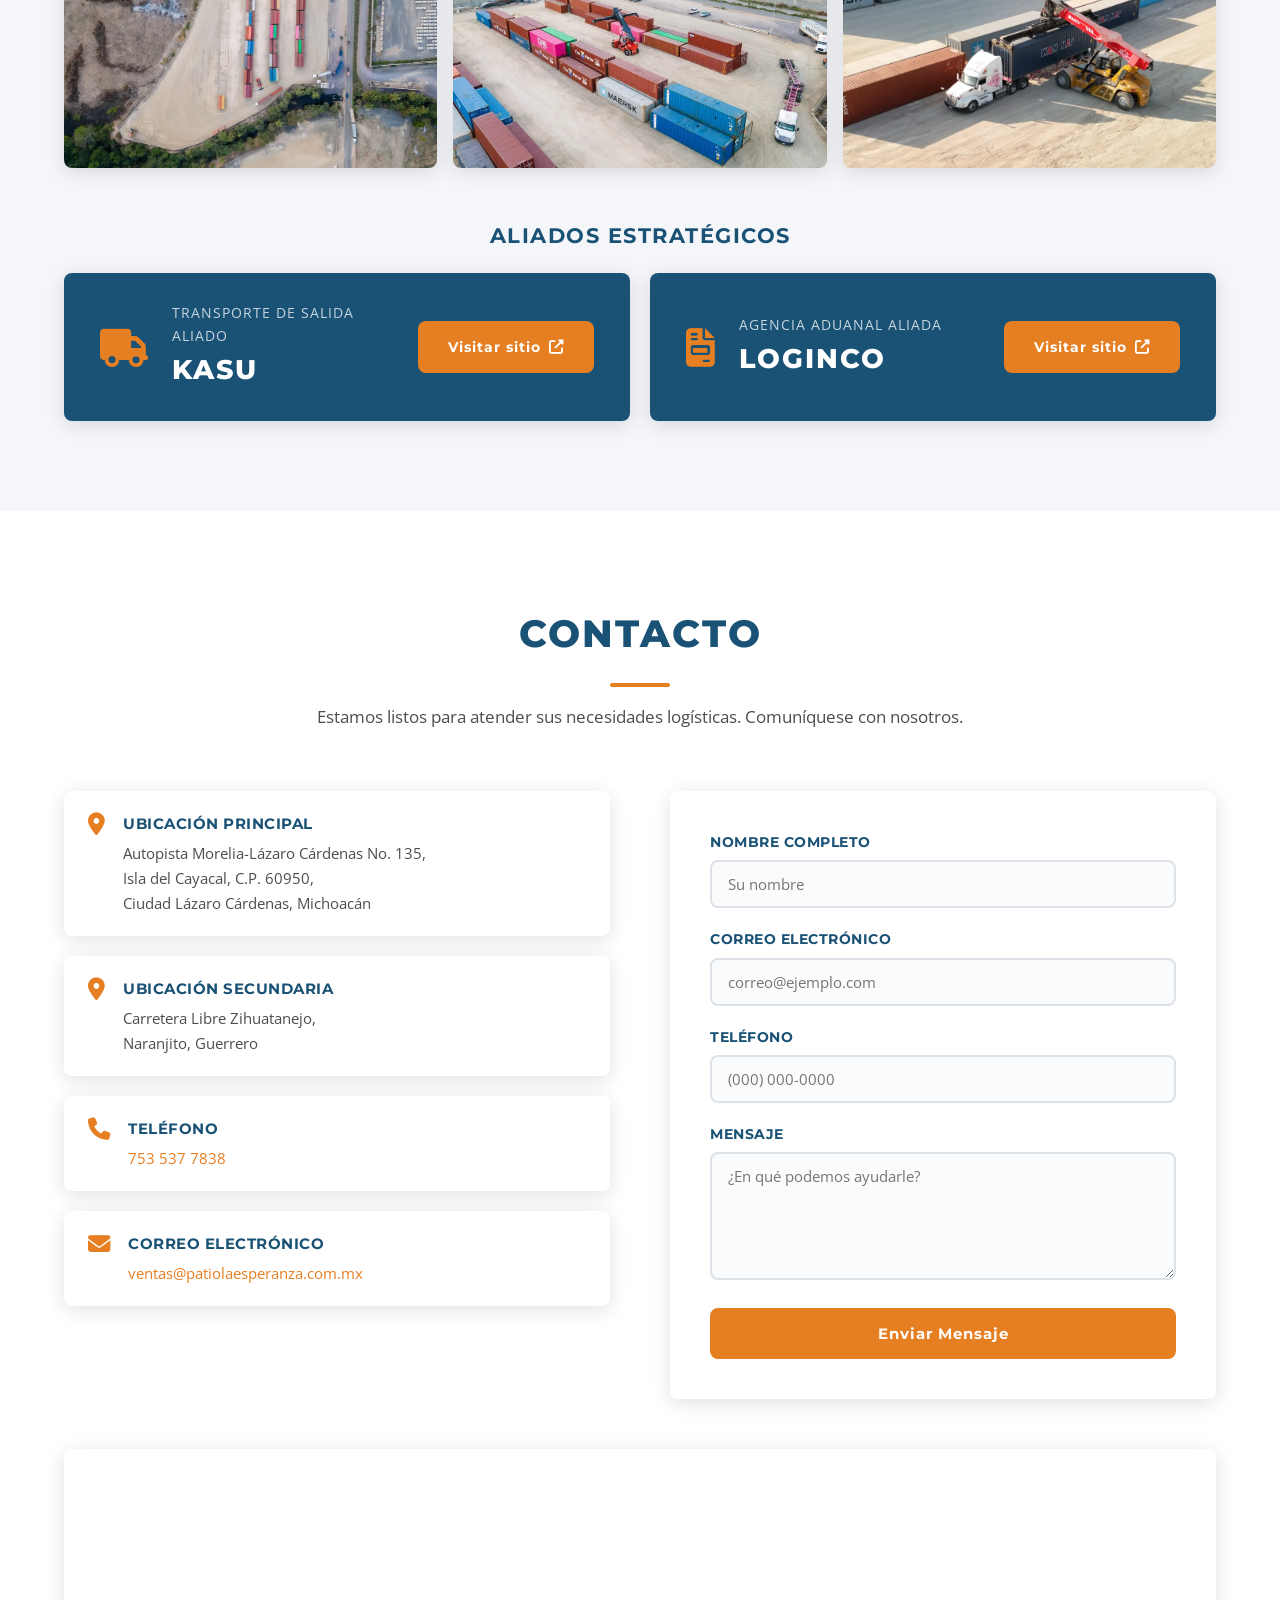
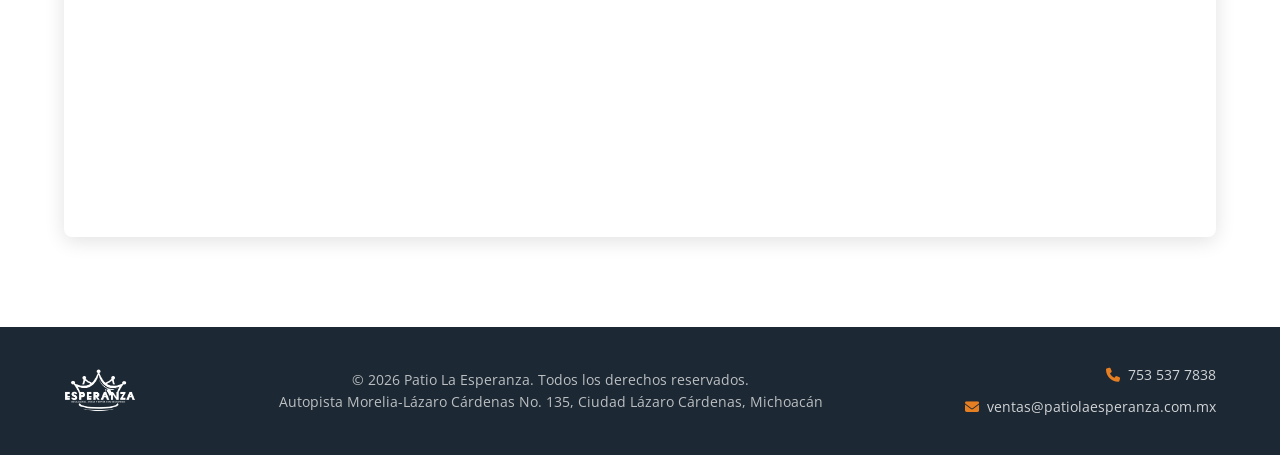
==== commit 247478b6: "Mejoramiento de la imagens y velocidad de las web" ====
--- a/index.html
+++ b/index.html
@@ -14,7 +14,7 @@
   <meta property="og:url" content="https://patiolaesperanza.com.mx/" />
   <meta property="og:title" content="Patio La Esperanza | Logística y Almacenaje de Contenedores" />
   <meta property="og:description" content="Centro logístico especializado en Lázaro Cárdenas, Michoacán. Resguardo, maniobras, transporte y asesoría aduanal para importadores y exportadores." />
-  <meta property="og:image" content="https://patiolaesperanza.com.mx/assets/img/Instalaciones.png" />
+  <meta property="og:image" content="https://patiolaesperanza.com.mx/assets/img/og-image.jpg" />
   <meta property="og:image:width" content="1200" />
   <meta property="og:image:height" content="630" />
   <meta property="og:image:alt" content="Instalaciones Patio La Esperanza — centro logístico en Lázaro Cárdenas" />
@@ -25,7 +25,7 @@
   <meta name="twitter:site" content="@PatioLaEsperanza" />
   <meta name="twitter:title" content="Patio La Esperanza | Logística y Almacenaje de Contenedores" />
   <meta name="twitter:description" content="Centro logístico en Lázaro Cárdenas, Michoacán. Resguardo de contenedores, transporte y asesoría aduanal." />
-  <meta name="twitter:image" content="https://patiolaesperanza.com.mx/assets/img/Instalaciones.png" />
+  <meta name="twitter:image" content="https://patiolaesperanza.com.mx/assets/img/og-image.jpg" />
   <meta name="twitter:image:alt" content="Instalaciones Patio La Esperanza — centro logístico en Lázaro Cárdenas" />
   <!-- Schema.org JSON-LD -->
   <script type="application/ld+json">
@@ -38,7 +38,7 @@
     "url": "https://patiolaesperanza.com.mx",
     "telephone": "+527535377838",
     "email": "ventas@patiolaesperanza.com.mx",
-    "image": "https://patiolaesperanza.com.mx/assets/img/Instalaciones.png",
+    "image": "https://patiolaesperanza.com.mx/assets/img/og-image.jpg",
     "logo": {
       "@type": "ImageObject",
       "url": "https://patiolaesperanza.com.mx/assets/img/EsperanzaLogo.png"
@@ -73,18 +73,21 @@
   }
   </script>
   <!-- Favicon -->
-  <link rel="icon" type="image/png" href="assets/img/EsperanzaLogo.png" />
-  <link rel="apple-touch-icon" href="assets/img/EsperanzaLogo.png" />
-  <!-- Preconnect para fuentes externas (rendimiento) -->
-  <link rel="preload" as="image" href="assets/img/superfice.jpg" />
+  <link rel="icon" type="image/png" href="assets/img/favicon-180.png" sizes="180x180" />
+  <link rel="apple-touch-icon" href="assets/img/favicon-180.png" />
+  <!-- Preconnect + preload del recurso LCP (rendimiento) -->
   <link rel="preconnect" href="https://fonts.googleapis.com" />
   <link rel="preconnect" href="https://fonts.gstatic.com" crossorigin />
-  <link rel="preconnect" href="https://cdnjs.cloudflare.com" />
+  <link rel="preconnect" href="https://cdnjs.cloudflare.com" crossorigin />
+  <link rel="preload" as="image" href="assets/img/superfice-1920.webp" type="image/webp" media="(min-width: 769px)" fetchpriority="high" />
+  <link rel="preload" as="image" href="assets/img/superfice-1080.webp" type="image/webp" media="(max-width: 768px)" fetchpriority="high" />
   <link rel="stylesheet" href="assets/css/style.css" />
-  <!-- Google Fonts -->
-  <link href="https://fonts.googleapis.com/css2?family=Montserrat:wght@400;600;700;800&family=Open+Sans:wght@400;600&display=swap" rel="stylesheet" />
-  <!-- Font Awesome -->
-  <link rel="stylesheet" href="https://cdnjs.cloudflare.com/ajax/libs/font-awesome/6.5.0/css/all.min.css" />
+  <!-- Google Fonts (carga asíncrona, no bloquea el render) -->
+  <link rel="preload" as="style" href="https://fonts.googleapis.com/css2?family=Montserrat:wght@600;700;800&family=Open+Sans:wght@400;600&display=swap" onload="this.onload=null;this.rel='stylesheet'" />
+  <noscript><link rel="stylesheet" href="https://fonts.googleapis.com/css2?family=Montserrat:wght@600;700;800&family=Open+Sans:wght@400;600&display=swap" /></noscript>
+  <!-- Font Awesome (carga asíncrona, no bloquea el render) -->
+  <link rel="preload" as="style" href="https://cdnjs.cloudflare.com/ajax/libs/font-awesome/6.5.0/css/all.min.css" onload="this.onload=null;this.rel='stylesheet'" />
+  <noscript><link rel="stylesheet" href="https://cdnjs.cloudflare.com/ajax/libs/font-awesome/6.5.0/css/all.min.css" /></noscript>
 </head>
 <body>
 
@@ -92,7 +95,10 @@
   <header class="navbar" id="navbar">
     <div class="container nav-inner">
       <a href="#inicio" class="logo">
-        <img src="assets/img/EsperanzaLogo.png" alt="Patio La Esperanza Logo" />
+        <picture>
+          <source srcset="assets/img/EsperanzaLogo.webp" type="image/webp" />
+          <img src="assets/img/EsperanzaLogo.png" alt="Patio La Esperanza Logo" width="94" height="62" fetchpriority="high" />
+        </picture>
       </a>
       <button class="hamburger" id="hamburger" aria-label="Abrir menú">
         <span></span><span></span><span></span>
@@ -145,7 +151,10 @@
       </div>
       <div class="nosotros-grid">
         <div class="nosotros-img">
-          <img src="assets/img/Instalaciones.png" alt="Instalaciones Patio La Esperanza" />
+          <picture>
+            <source srcset="assets/img/Instalaciones.webp" type="image/webp" />
+            <img src="assets/img/Instalaciones.jpg" alt="Instalaciones Patio La Esperanza" width="1100" height="2040" loading="lazy" decoding="async" />
+          </picture>
         </div>
         <div class="nosotros-text">
           <h3>¿Quiénes Somos?</h3>
@@ -215,7 +224,7 @@
 
       <!-- Video promocional -->
       <div class="promo-video">
-        <video controls width="100%" preload="metadata" aria-label="Video promocional de Patio La Esperanza — instalaciones y operaciones logísticas">
+        <video controls width="100%" preload="none" poster="assets/img/promo-poster.jpg" aria-label="Video promocional de Patio La Esperanza — instalaciones y operaciones logísticas">
           <source src="assets/img/promo.mp4" type="video/mp4" />
           Tu navegador no soporta la reproducción de video.
         </video>
@@ -223,9 +232,18 @@
 
       <!-- Galería -->
       <div class="gallery-grid">
-        <img src="assets/img/superfice.jpg" alt="Superficie pavimentada del patio logístico Patio La Esperanza" loading="lazy" />
-        <img src="assets/img/montacargas.jpg" alt="Montacargas especializado en operación dentro de las bodegas" loading="lazy" />
-        <img src="assets/img/imagenes-31.png" alt="Vista general de las instalaciones de Patio La Esperanza en Lázaro Cárdenas" loading="lazy" />
+        <picture>
+          <source srcset="assets/img/superfice-1920.webp" type="image/webp" />
+          <img src="assets/img/superfice-1920.jpg" alt="Superficie pavimentada del patio logístico Patio La Esperanza" width="1920" height="1080" loading="lazy" decoding="async" />
+        </picture>
+        <picture>
+          <source srcset="assets/img/montacargas.webp" type="image/webp" />
+          <img src="assets/img/montacargas.jpg" alt="Montacargas especializado en operación dentro de las bodegas" width="1100" height="619" loading="lazy" decoding="async" />
+        </picture>
+        <picture>
+          <source srcset="assets/img/imagenes-31.webp" type="image/webp" />
+          <img src="assets/img/imagenes-31.jpg" alt="Vista general de las instalaciones de Patio La Esperanza en Lázaro Cárdenas" width="1100" height="1868" loading="lazy" decoding="async" />
+        </picture>
       </div>
     </div>
   </section>
@@ -244,7 +262,7 @@
 
         <div class="service-item">
           <div class="service-icon">
-            <img src="assets/img/container.png" alt="Resguardo de contenedores" />
+            <img src="assets/img/container.png" alt="Resguardo de contenedores" width="64" height="64" loading="lazy" decoding="async" />
           </div>
           <h4>Resguardo de Contenedores</h4>
           <p><span class="highlight-stat">5 hectáreas</span> de superficie para resguardo de contenedores con mercancía y vacíos, garantizando la integridad de su carga.</p>
@@ -252,7 +270,7 @@
 
         <div class="service-item">
           <div class="service-icon">
-            <img src="assets/img/trucks.png" alt="Maniobras de carga y descarga" />
+            <img src="assets/img/trucks.png" alt="Maniobras de carga y descarga" width="64" height="64" loading="lazy" decoding="async" />
           </div>
           <h4>Maniobras de Carga y Descarga</h4>
           <p>Maniobras de carga y descarga de contenedores con 3 grúas RS de 45 toneladas y 5 rampas de operación simultánea.</p>
@@ -260,7 +278,7 @@
 
         <div class="service-item">
           <div class="service-icon">
-            <img src="assets/img/warehouse.png" alt="Transporte terrestre" />
+            <img src="assets/img/warehouse.png" alt="Transporte terrestre" width="64" height="64" loading="lazy" decoding="async" />
           </div>
           <h4>Transporte Terrestre</h4>
           <p>Transporte terrestre de contenedores con flota propia de tractocamiones para carga sencilla y full, con cobertura nacional.</p>
@@ -268,7 +286,7 @@
 
         <div class="service-item">
           <div class="service-icon">
-            <img src="assets/img/forklift.png" alt="Bodega de desconsolidación" />
+            <img src="assets/img/forklift.png" alt="Bodega de desconsolidación" width="64" height="64" loading="lazy" decoding="async" />
           </div>
           <h4>Bodega de Desconsolidación</h4>
           <p>Bodega de desconsolidación y resguardo de mercancías con montacargas especializados y operadores certificados.</p>
@@ -276,7 +294,7 @@
 
         <div class="service-item">
           <div class="service-icon">
-            <img src="assets/img/security-camera.png" alt="Vigilancia 24/7" />
+            <img src="assets/img/security-camera.png" alt="Vigilancia 24/7" width="64" height="64" loading="lazy" decoding="async" />
           </div>
           <h4>Vigilancia 24/7</h4>
           <p>Circuito cerrado de vigilancia las 24 horas del día para garantizar la seguridad de su mercancía en todo momento.</p>
@@ -284,7 +302,7 @@
 
         <div class="service-item">
           <div class="service-icon">
-            <img src="assets/img/documents.png" alt="Asesoría aduanal" />
+            <img src="assets/img/documents.png" alt="Asesoría aduanal" width="64" height="64" loading="lazy" decoding="async" />
           </div>
           <h4>Asesoría Aduanal</h4>
           <p>Asesoría y despacho aduanal a través de Loginco Logística Integral &amp; Servicios de Comercio Exterior S.C.</p>
@@ -292,7 +310,7 @@
 
         <div class="service-item">
           <div class="service-icon">
-            <img src="assets/img/locations.png" alt="Rastreo de unidades" />
+            <img src="assets/img/locations.png" alt="Rastreo de unidades" width="64" height="64" loading="lazy" decoding="async" />
           </div>
           <h4>Rastreo de Unidades</h4>
           <p>Custodias y rastreo satelital de nuestras unidades para monitoreo en tiempo real de su carga durante el trayecto.</p>
@@ -300,7 +318,7 @@
 
         <div class="service-item">
           <div class="service-icon">
-            <img src="assets/img/gasoline-pump.png" alt="Estación de Combustible" />
+            <img src="assets/img/gasoline-pump.png" alt="Estación de Combustible" width="64" height="64" loading="lazy" decoding="async" />
           </div>
           <h4>Estación de Combustible</h4>
           <p>Abastecimiento de combustible en sitio para optimizar tiempos de operación y reducir costos logísticos.</p>
@@ -308,7 +326,7 @@
 
         <div class="service-item">
           <div class="service-icon">
-            <img src="assets/img/customer-service.png" alt="Atención al Cliente" />
+            <img src="assets/img/customer-service.png" alt="Atención al Cliente" width="64" height="64" loading="lazy" decoding="async" />
           </div>
           <h4>Atención al Cliente</h4>
           <p>Personal de asesoría y atención disponible para orientar y apoyar en todos sus procesos logísticos y aduanales.</p>
@@ -318,9 +336,18 @@
 
       <!-- Galería de instalaciones de servicios -->
       <div class="services-gallery">
-        <img src="assets/img/servicios1.jpg" alt="Área de maniobras y carga en las instalaciones de Patio La Esperanza" loading="lazy" />
-        <img src="assets/img/servicios2.jpg" alt="Operaciones de descarga de contenedores en el patio logístico" loading="lazy" />
-        <img src="assets/img/grua-reachstacker.png" alt="Grúa reach stacker de 45 toneladas cargando contenedor en Patio La Esperanza" loading="lazy" />
+        <picture>
+          <source srcset="assets/img/servicios1.webp" type="image/webp" />
+          <img src="assets/img/servicios1.jpg" alt="Área de maniobras y carga en las instalaciones de Patio La Esperanza" width="1100" height="619" loading="lazy" decoding="async" />
+        </picture>
+        <picture>
+          <source srcset="assets/img/servicios2.webp" type="image/webp" />
+          <img src="assets/img/servicios2.jpg" alt="Operaciones de descarga de contenedores en el patio logístico" width="1100" height="619" loading="lazy" decoding="async" />
+        </picture>
+        <picture>
+          <source srcset="assets/img/grua-reachstacker.webp" type="image/webp" />
+          <img src="assets/img/grua-reachstacker.jpg" alt="Grúa reach stacker de 45 toneladas cargando contenedor en Patio La Esperanza" width="1100" height="604" loading="lazy" decoding="async" />
+        </picture>
       </div>
 
       <!-- Aliados estratégicos -->
@@ -437,7 +464,10 @@
   <footer class="footer" role="contentinfo">
     <div class="container footer-inner">
       <div class="footer-logo">
-        <img src="assets/img/EsperanzaLogo.png" alt="Patio La Esperanza" />
+        <picture>
+          <source srcset="assets/img/EsperanzaLogo.webp" type="image/webp" />
+          <img src="assets/img/EsperanzaLogo.png" alt="Patio La Esperanza" width="72" height="48" loading="lazy" />
+        </picture>
       </div>
       <div class="footer-text">
         <p>&copy; <span id="footer-year">2026</span> Patio La Esperanza. Todos los derechos reservados.</p>
--- a/assets/css/style.css
+++ b/assets/css/style.css
@@ -183,7 +183,12 @@
   display: flex;
   flex-direction: column;
   justify-content: center;
-  background: url('../img/superfice.jpg') center/cover no-repeat;
+  background: #1c2833 url('../img/superfice-1920.jpg') center/cover no-repeat;
+  background-image: -webkit-image-set(url('../img/superfice-1920.webp') type('image/webp'), url('../img/superfice-1920.jpg') type('image/jpeg'));
+  background-image: image-set(url('../img/superfice-1920.webp') type('image/webp'), url('../img/superfice-1920.jpg') type('image/jpeg'));
+  background-position: center;
+  background-size: cover;
+  background-repeat: no-repeat;
   padding-top: 80px;
 }
 .hero-overlay {
@@ -712,6 +717,12 @@
 @media (max-width: 768px) {
   .section { padding: 64px 0; }
   .section-header h2 { font-size: 1.9rem; }
+
+  /* Fondo del hero más ligero en móvil */
+  .hero {
+    background-image: -webkit-image-set(url('../img/superfice-1080.webp') type('image/webp'), url('../img/superfice-1920.jpg') type('image/jpeg'));
+    background-image: image-set(url('../img/superfice-1080.webp') type('image/webp'), url('../img/superfice-1920.jpg') type('image/jpeg'));
+  }
 
   /* Nav mobile */
   .hamburger { display: flex; }
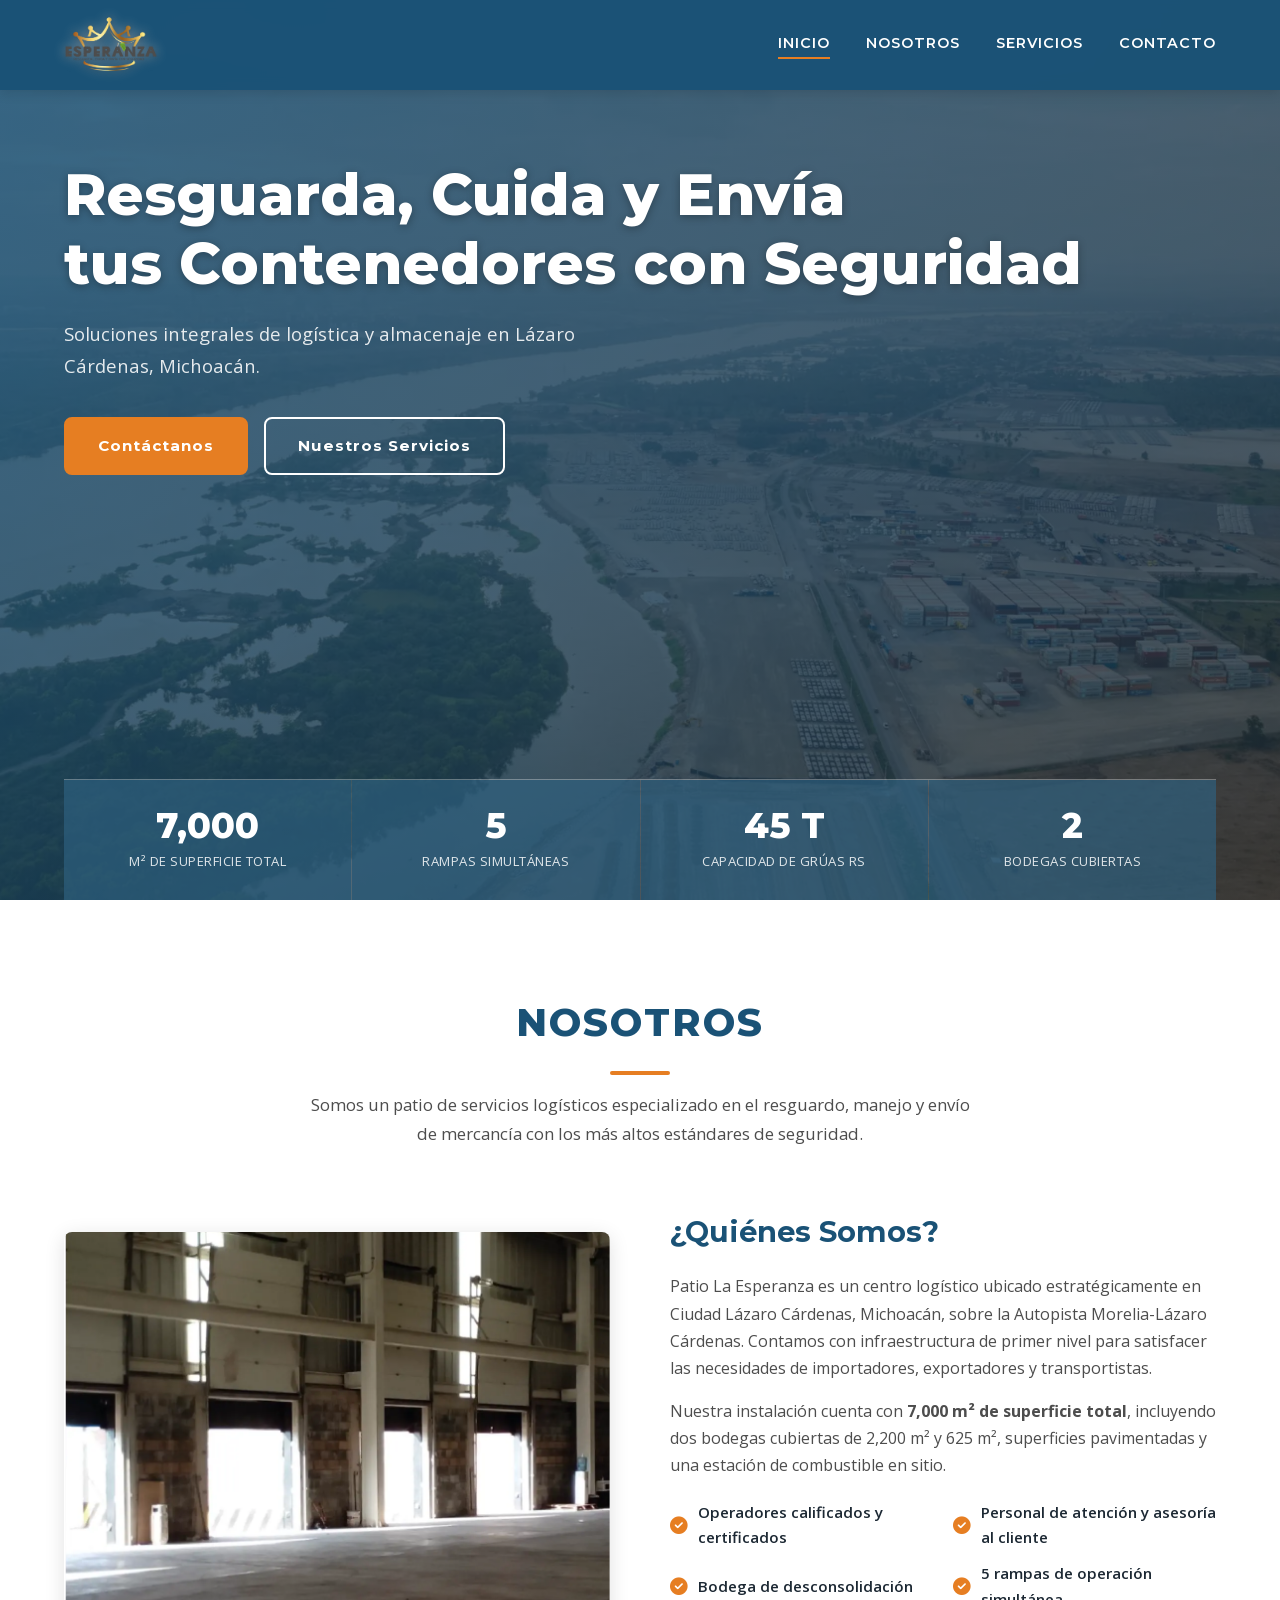
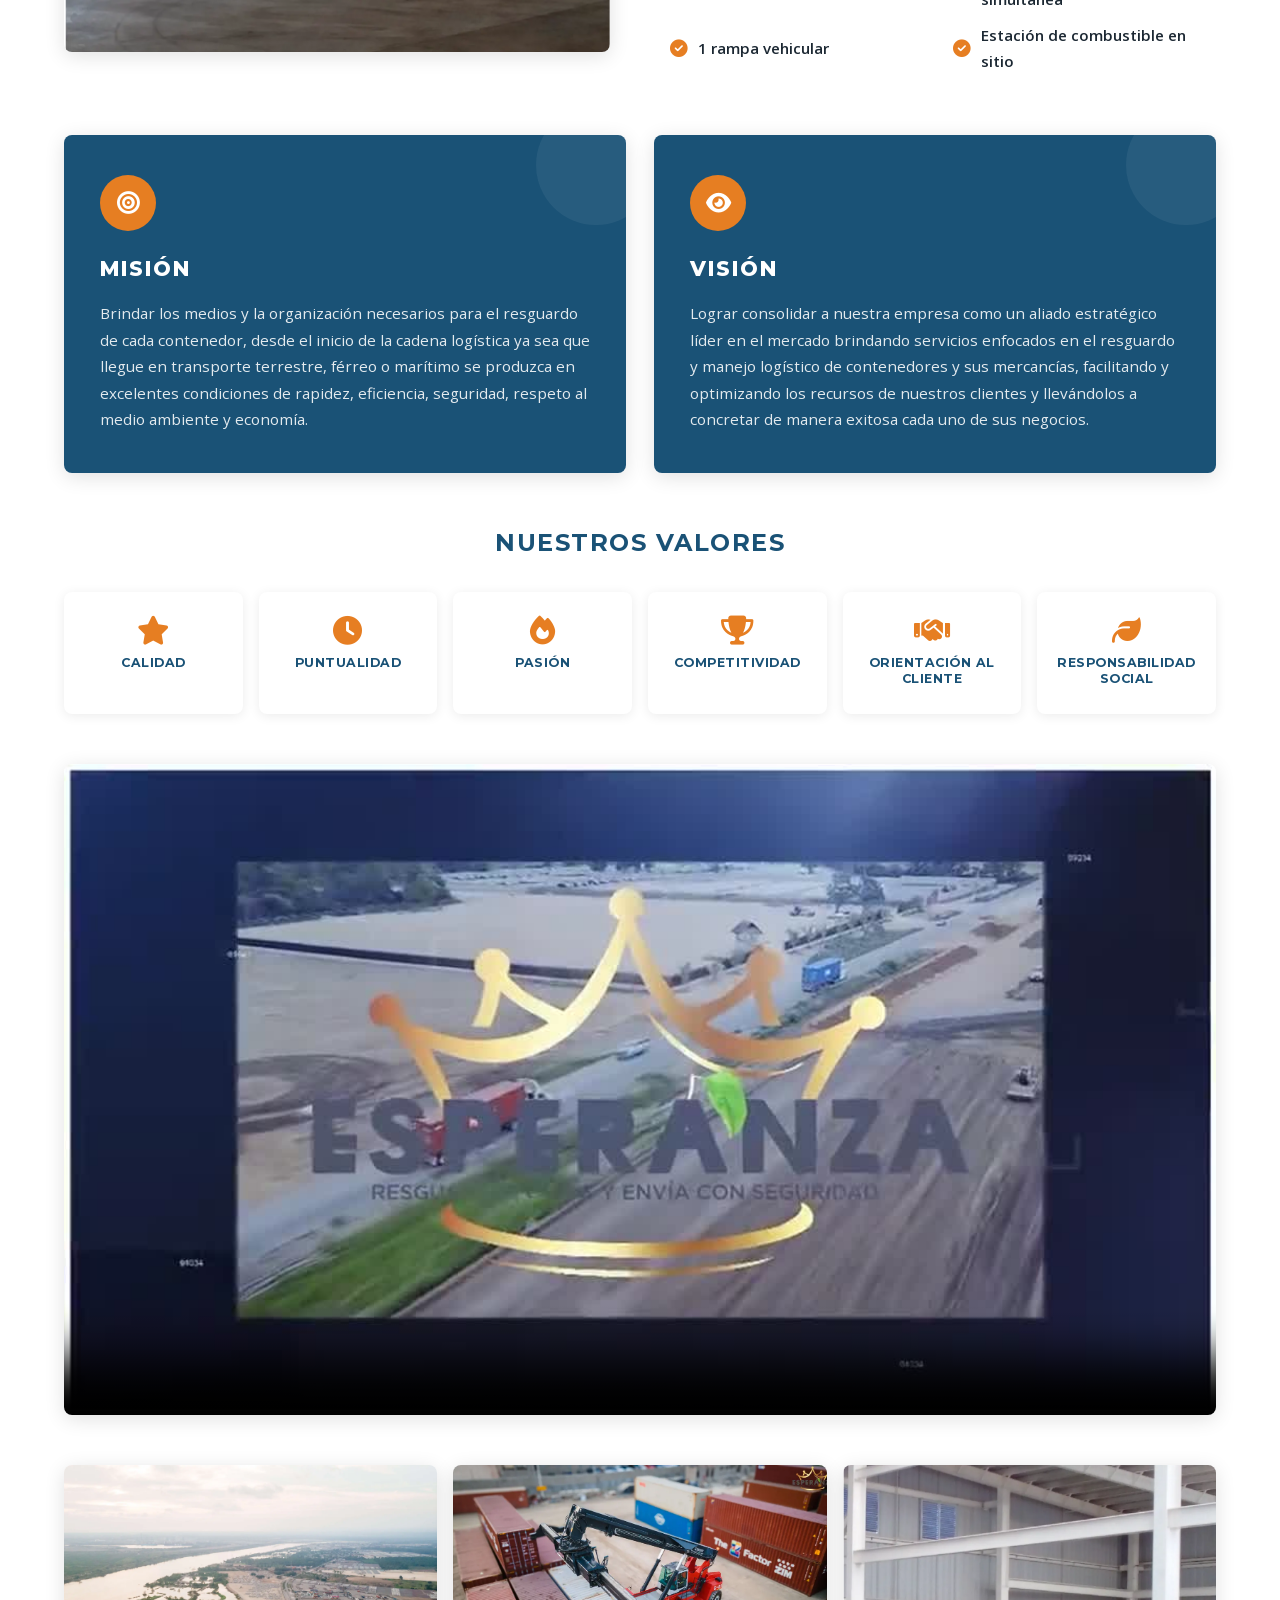
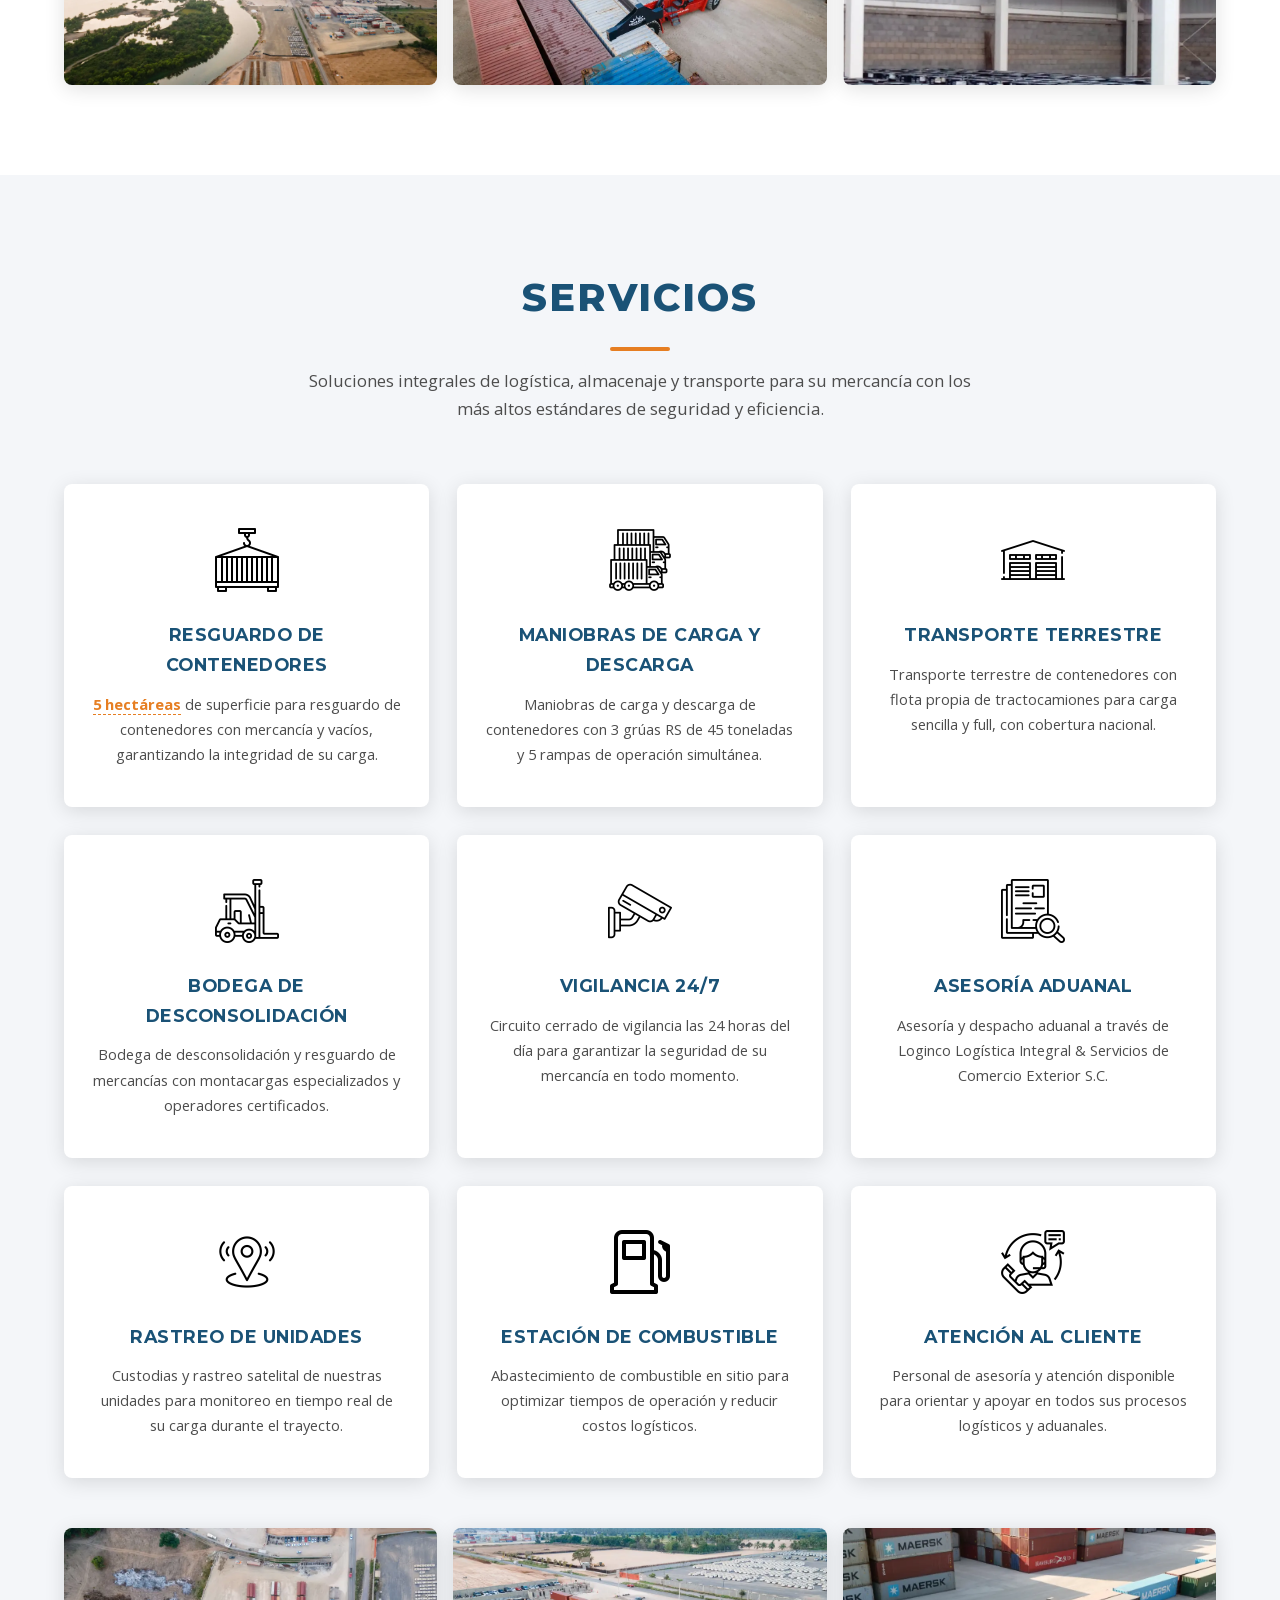
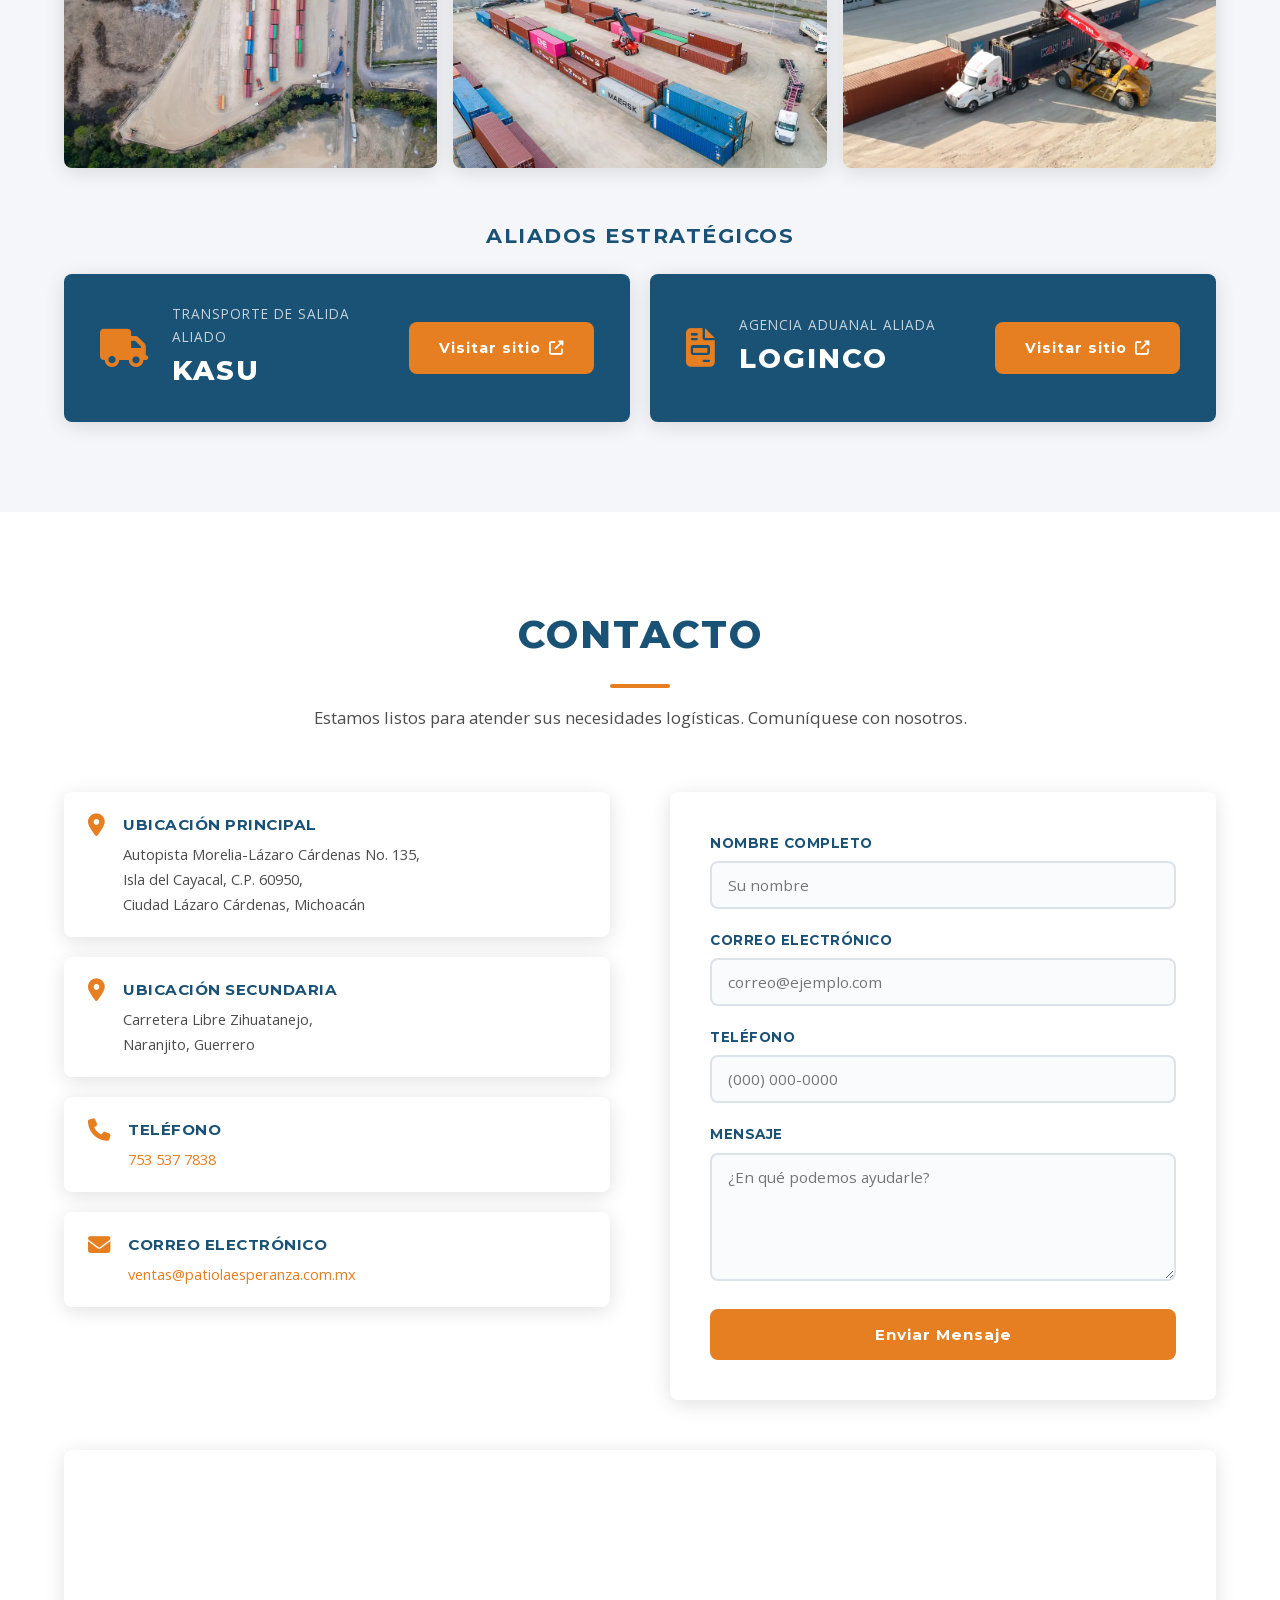
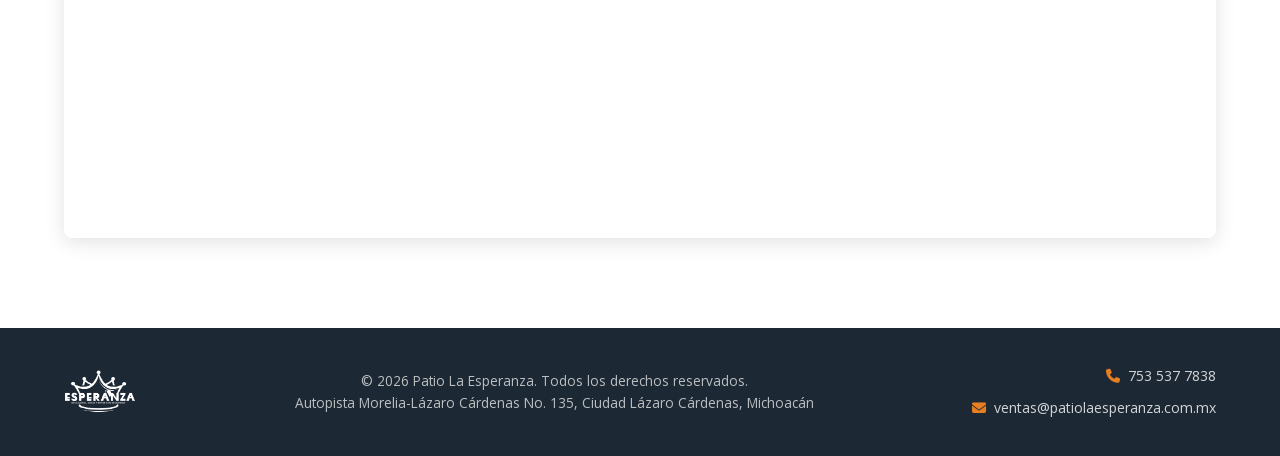
==== commit bbd03e24: "Mejoramiento de carga" ====
--- a/index.html
+++ b/index.html
@@ -75,17 +75,52 @@
   <!-- Favicon -->
   <link rel="icon" type="image/png" href="assets/img/favicon-180.png" sizes="180x180" />
   <link rel="apple-touch-icon" href="assets/img/favicon-180.png" />
-  <!-- Preconnect + preload del recurso LCP (rendimiento) -->
-  <link rel="preconnect" href="https://fonts.googleapis.com" />
-  <link rel="preconnect" href="https://fonts.gstatic.com" crossorigin />
-  <link rel="preconnect" href="https://cdnjs.cloudflare.com" crossorigin />
+  <!-- Fuentes autoalojadas (sin CDN externo, no bloquean el render) -->
+  <link rel="preload" as="font" type="font/woff2" href="assets/fonts/montserrat-latin.woff2" crossorigin />
+  <link rel="preload" as="font" type="font/woff2" href="assets/fonts/opensans-latin.woff2" crossorigin />
+  <!-- Preload del recurso LCP (fondo del hero) -->
   <link rel="preload" as="image" href="assets/img/superfice-1920.webp" type="image/webp" media="(min-width: 769px)" fetchpriority="high" />
   <link rel="preload" as="image" href="assets/img/superfice-1080.webp" type="image/webp" media="(max-width: 768px)" fetchpriority="high" />
-  <link rel="stylesheet" href="assets/css/style.css" />
-  <!-- Google Fonts (carga asíncrona, no bloquea el render) -->
-  <link rel="preload" as="style" href="https://fonts.googleapis.com/css2?family=Montserrat:wght@600;700;800&family=Open+Sans:wght@400;600&display=swap" onload="this.onload=null;this.rel='stylesheet'" />
-  <noscript><link rel="stylesheet" href="https://fonts.googleapis.com/css2?family=Montserrat:wght@600;700;800&family=Open+Sans:wght@400;600&display=swap" /></noscript>
+
+  <!-- CSS crítico en línea: permite la primera pintura sin esperar a la hoja externa -->
+  <style>
+    @font-face{font-family:'Montserrat';font-style:normal;font-weight:100 900;font-display:swap;src:url('assets/fonts/montserrat-latin.woff2') format('woff2')}
+    @font-face{font-family:'Open Sans';font-style:normal;font-weight:300 800;font-display:swap;src:url('assets/fonts/opensans-latin.woff2') format('woff2')}
+    :root{--primary:#1a5276;--accent:#e67e22;--dark:#1c2833;--text:#4d4d4d;--white:#fff;--font-head:'Montserrat',system-ui,sans-serif;--font-body:'Open Sans',system-ui,sans-serif;--radius:8px;--transition:all .3s ease}
+    *,*::before,*::after{box-sizing:border-box;margin:0;padding:0}
+    html{scroll-behavior:smooth;overflow-x:hidden}
+    body{font-family:var(--font-body);color:var(--text);line-height:1.7;overflow-x:hidden}
+    img{max-width:100%;display:block}
+    a{text-decoration:none;color:inherit}
+    .container{width:90%;max-width:1200px;margin:0 auto}
+    .btn{display:inline-block;padding:14px 32px;border-radius:var(--radius);font-family:var(--font-head);font-weight:700;font-size:.95rem;letter-spacing:1px;cursor:pointer;transition:var(--transition);border:2px solid transparent}
+    .btn-primary{background:var(--accent);color:var(--white);border-color:var(--accent)}
+    .btn-outline{background:transparent;color:var(--white);border-color:var(--white);margin-left:12px}
+    .navbar{position:fixed;top:0;left:0;right:0;z-index:1000;background:rgba(26,82,118,.97);padding:14px 0;box-shadow:0 2px 12px rgba(0,0,0,.15)}
+    .nav-inner{display:flex;align-items:center;justify-content:space-between}
+    .logo img{height:62px;object-fit:contain;filter:drop-shadow(0 0 6px rgba(255,255,255,.6)) drop-shadow(0 1px 3px rgba(0,0,0,.4))}
+    .nav-links{display:flex;gap:36px}
+    .nav-links a{font-family:var(--font-head);font-weight:600;font-size:.9rem;color:var(--white);letter-spacing:1px;text-transform:uppercase}
+    .hamburger{display:none;flex-direction:column;gap:5px;background:none;border:none;cursor:pointer;padding:4px}
+    .hamburger span{display:block;width:26px;height:3px;background:var(--white);border-radius:3px;transition:var(--transition)}
+    .hero{position:relative;min-height:100vh;display:flex;flex-direction:column;justify-content:center;background:#1c2833 url('assets/img/superfice-1920.jpg') center/cover no-repeat;background-image:-webkit-image-set(url('assets/img/superfice-1920.webp') type('image/webp'),url('assets/img/superfice-1920.jpg') type('image/jpeg'));background-image:image-set(url('assets/img/superfice-1920.webp') type('image/webp'),url('assets/img/superfice-1920.jpg') type('image/jpeg'));background-position:center;background-size:cover;background-repeat:no-repeat;padding-top:80px}
+    .hero-overlay{position:absolute;inset:0;background:linear-gradient(135deg,rgba(26,82,118,.88) 0%,rgba(28,40,51,.75) 100%)}
+    .hero-content{position:relative;z-index:1;padding:80px 0 40px}
+    .hero-content h1{font-family:var(--font-head);font-size:clamp(2rem,5vw,3.6rem);font-weight:800;color:var(--white);line-height:1.2;margin-bottom:20px;text-shadow:0 2px 8px rgba(0,0,0,.3)}
+    .hero-content p{font-size:1.15rem;color:rgba(255,255,255,.88);max-width:560px;margin-bottom:36px}
+    .hero-stats{position:relative;z-index:1;display:grid;grid-template-columns:repeat(4,1fr);gap:1px;background:rgba(255,255,255,.15);border-top:1px solid rgba(255,255,255,.2);margin-top:auto}
+    .stat{display:flex;flex-direction:column;align-items:center;padding:28px 16px;background:rgba(26,82,118,.6)}
+    .stat-number{font-family:var(--font-head);font-size:2.2rem;font-weight:800;color:var(--white);line-height:1}
+    .stat-label{font-size:.82rem;color:rgba(255,255,255,.85);text-align:center;margin-top:6px;text-transform:uppercase;letter-spacing:.5px}
+    @media(max-width:992px){.hero-stats{grid-template-columns:repeat(2,1fr)}}
+    @media(max-width:768px){.hamburger{display:flex}.nav-links{display:none}.hero{background-image:-webkit-image-set(url('assets/img/superfice-1080.webp') type('image/webp'),url('assets/img/superfice-1920.jpg') type('image/jpeg'));background-image:image-set(url('assets/img/superfice-1080.webp') type('image/webp'),url('assets/img/superfice-1920.jpg') type('image/jpeg'))}.hero-content{padding:60px 0 30px}.hero-content .btn{display:block;width:fit-content}.hero-content .btn+.btn{margin-top:12px}.btn-outline{margin-left:0}}
+    @media(max-width:400px){.stat{padding:16px 8px}.stat-number{font-size:1.7rem}}
+  </style>
+  <!-- Hoja de estilos completa: carga diferida para no bloquear el render -->
+  <link rel="stylesheet" href="assets/css/style.css" media="print" onload="this.media='all'" />
+  <noscript><link rel="stylesheet" href="assets/css/style.css" /></noscript>
   <!-- Font Awesome (carga asíncrona, no bloquea el render) -->
+  <link rel="preconnect" href="https://cdnjs.cloudflare.com" crossorigin />
   <link rel="preload" as="style" href="https://cdnjs.cloudflare.com/ajax/libs/font-awesome/6.5.0/css/all.min.css" onload="this.onload=null;this.rel='stylesheet'" />
   <noscript><link rel="stylesheet" href="https://cdnjs.cloudflare.com/ajax/libs/font-awesome/6.5.0/css/all.min.css" /></noscript>
 </head>
--- a/assets/css/style.css
+++ b/assets/css/style.css
@@ -1,6 +1,22 @@
 /* =============================================
    PATIO LA ESPERANZA — Hoja de Estilos
    ============================================= */
+
+/* ---------- Fuentes autoalojadas (variables, subset latino) ---------- */
+@font-face {
+  font-family: 'Montserrat';
+  font-style: normal;
+  font-weight: 100 900;
+  font-display: swap;
+  src: url('../fonts/montserrat-latin.woff2') format('woff2');
+}
+@font-face {
+  font-family: 'Open Sans';
+  font-style: normal;
+  font-weight: 300 800;
+  font-display: swap;
+  src: url('../fonts/opensans-latin.woff2') format('woff2');
+}
 
 /* ---------- Variables ---------- */
 :root {
--- a/assets/css/style.css
+++ b/assets/css/style.css
@@ -1,6 +1,22 @@
 /* =============================================
    PATIO LA ESPERANZA — Hoja de Estilos
    ============================================= */
+
+/* ---------- Fuentes autoalojadas (variables, subset latino) ---------- */
+@font-face {
+  font-family: 'Montserrat';
+  font-style: normal;
+  font-weight: 100 900;
+  font-display: swap;
+  src: url('../fonts/montserrat-latin.woff2') format('woff2');
+}
+@font-face {
+  font-family: 'Open Sans';
+  font-style: normal;
+  font-weight: 300 800;
+  font-display: swap;
+  src: url('../fonts/opensans-latin.woff2') format('woff2');
+}
 
 /* ---------- Variables ---------- */
 :root {
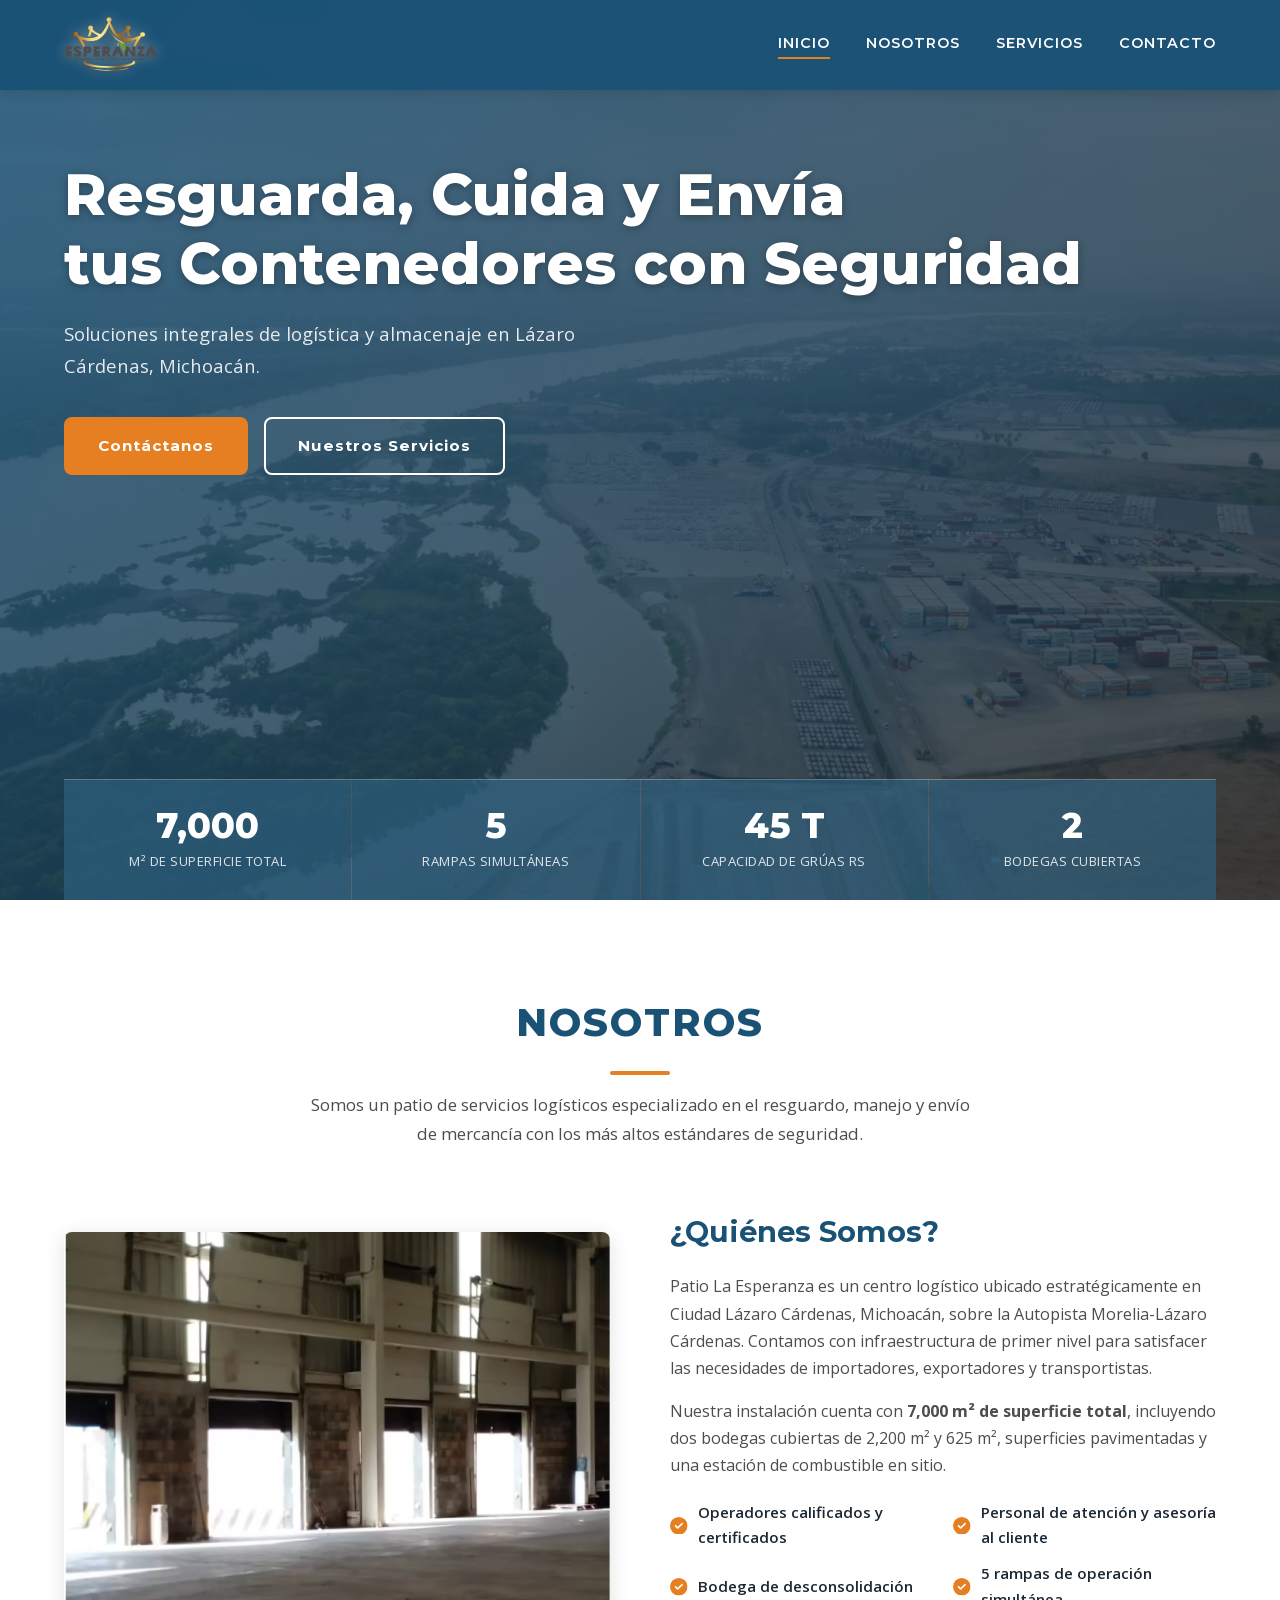
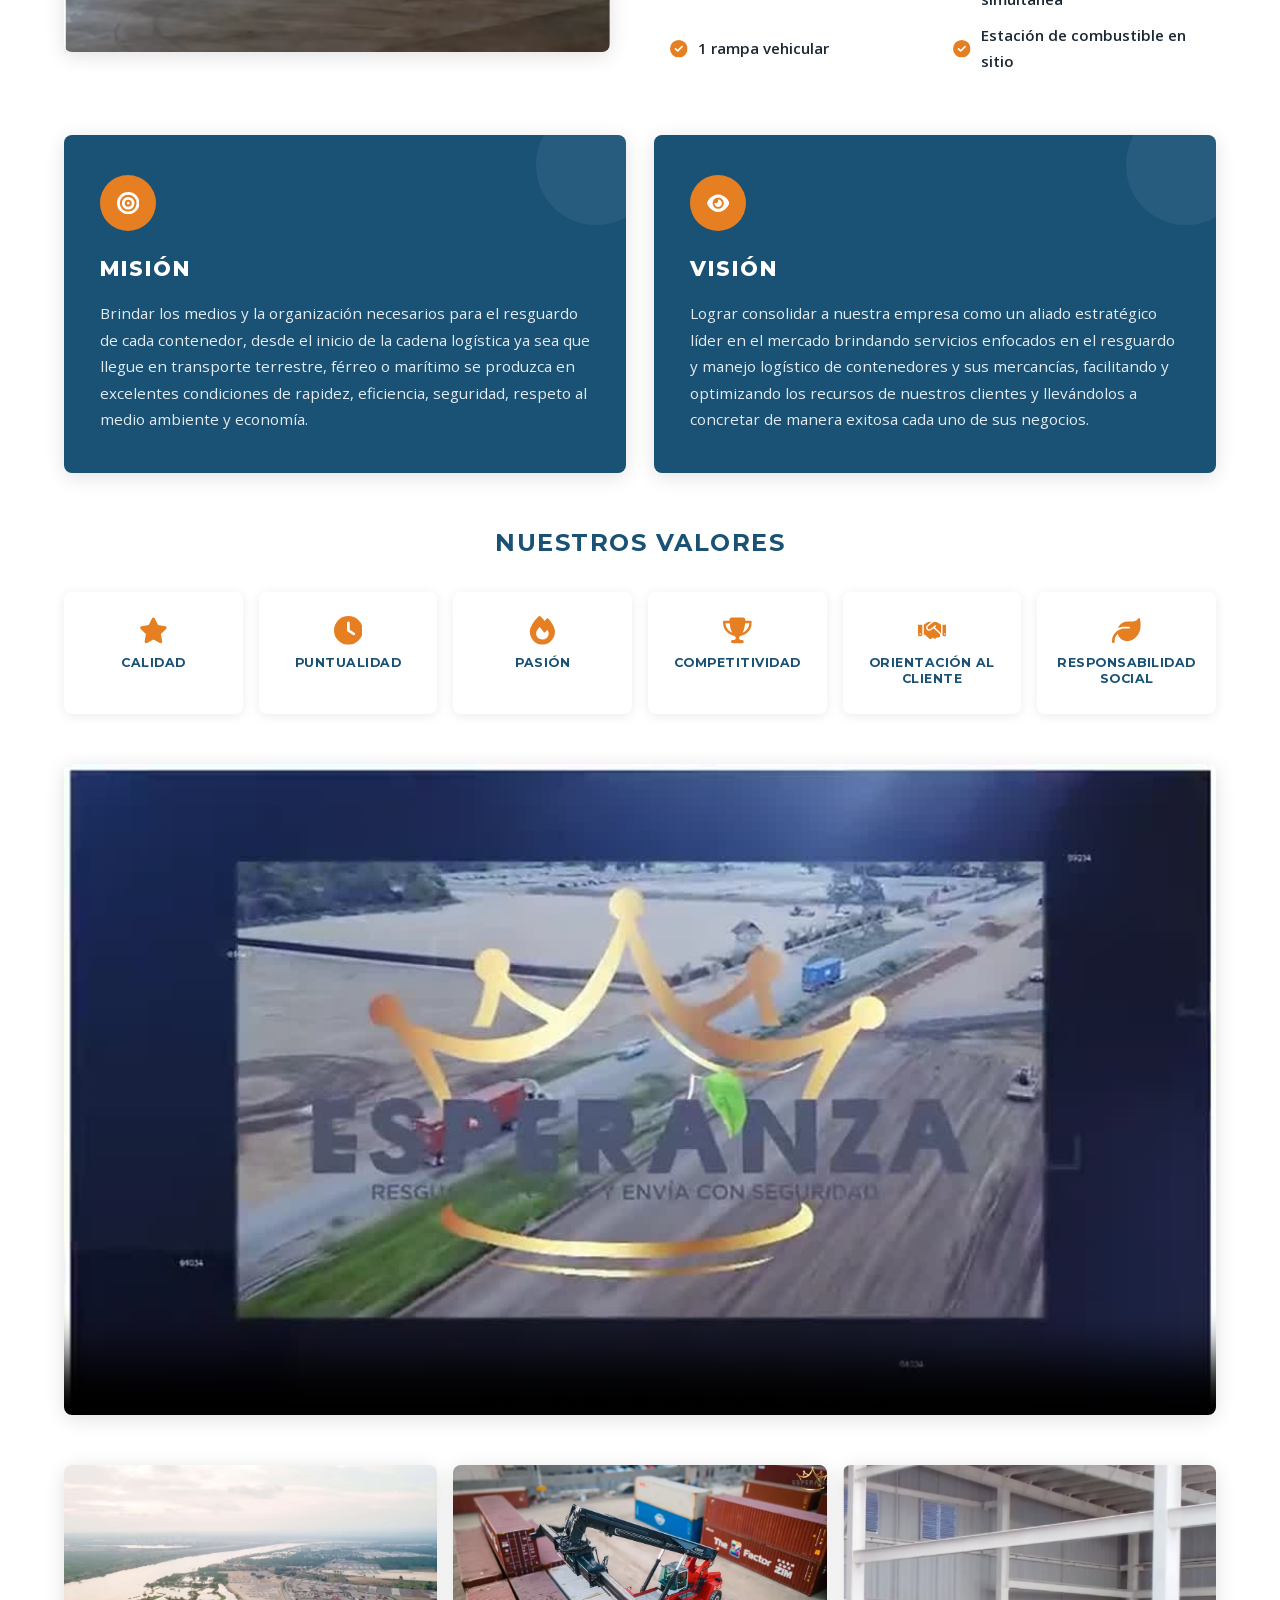
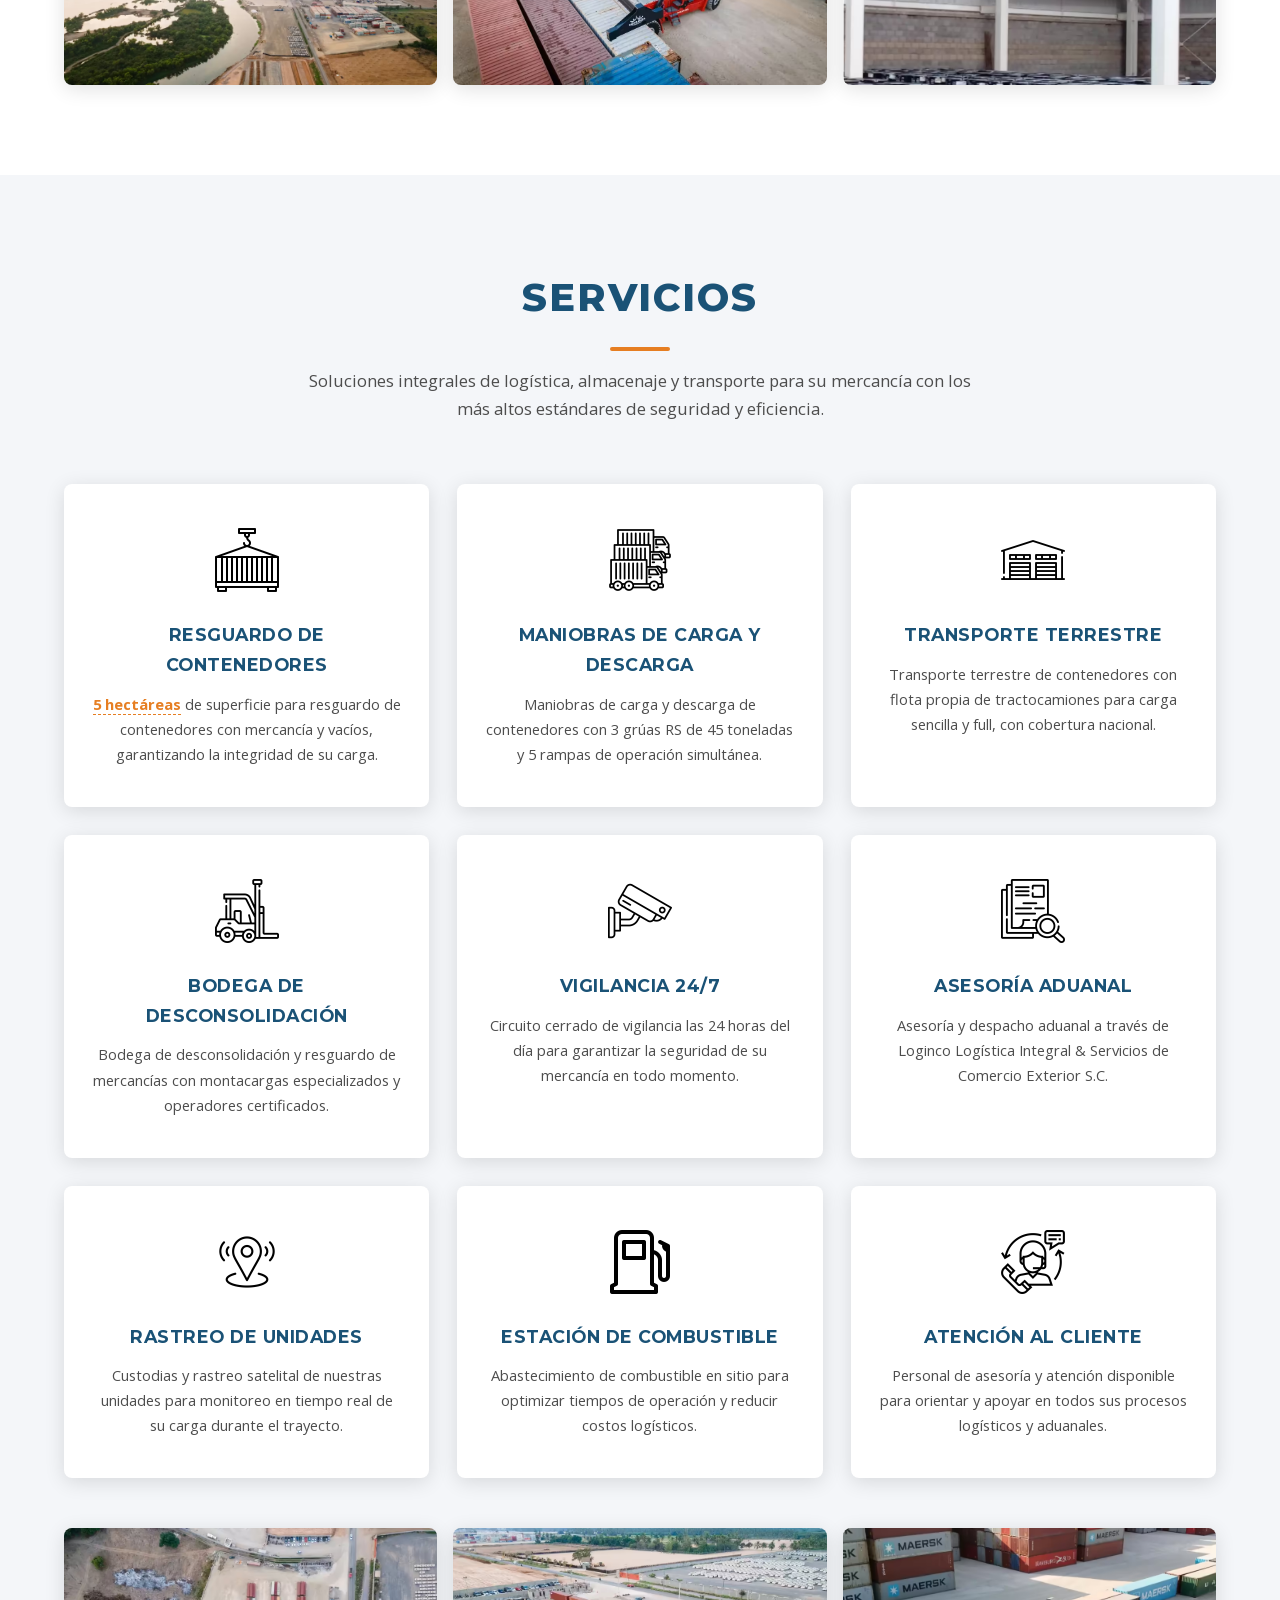
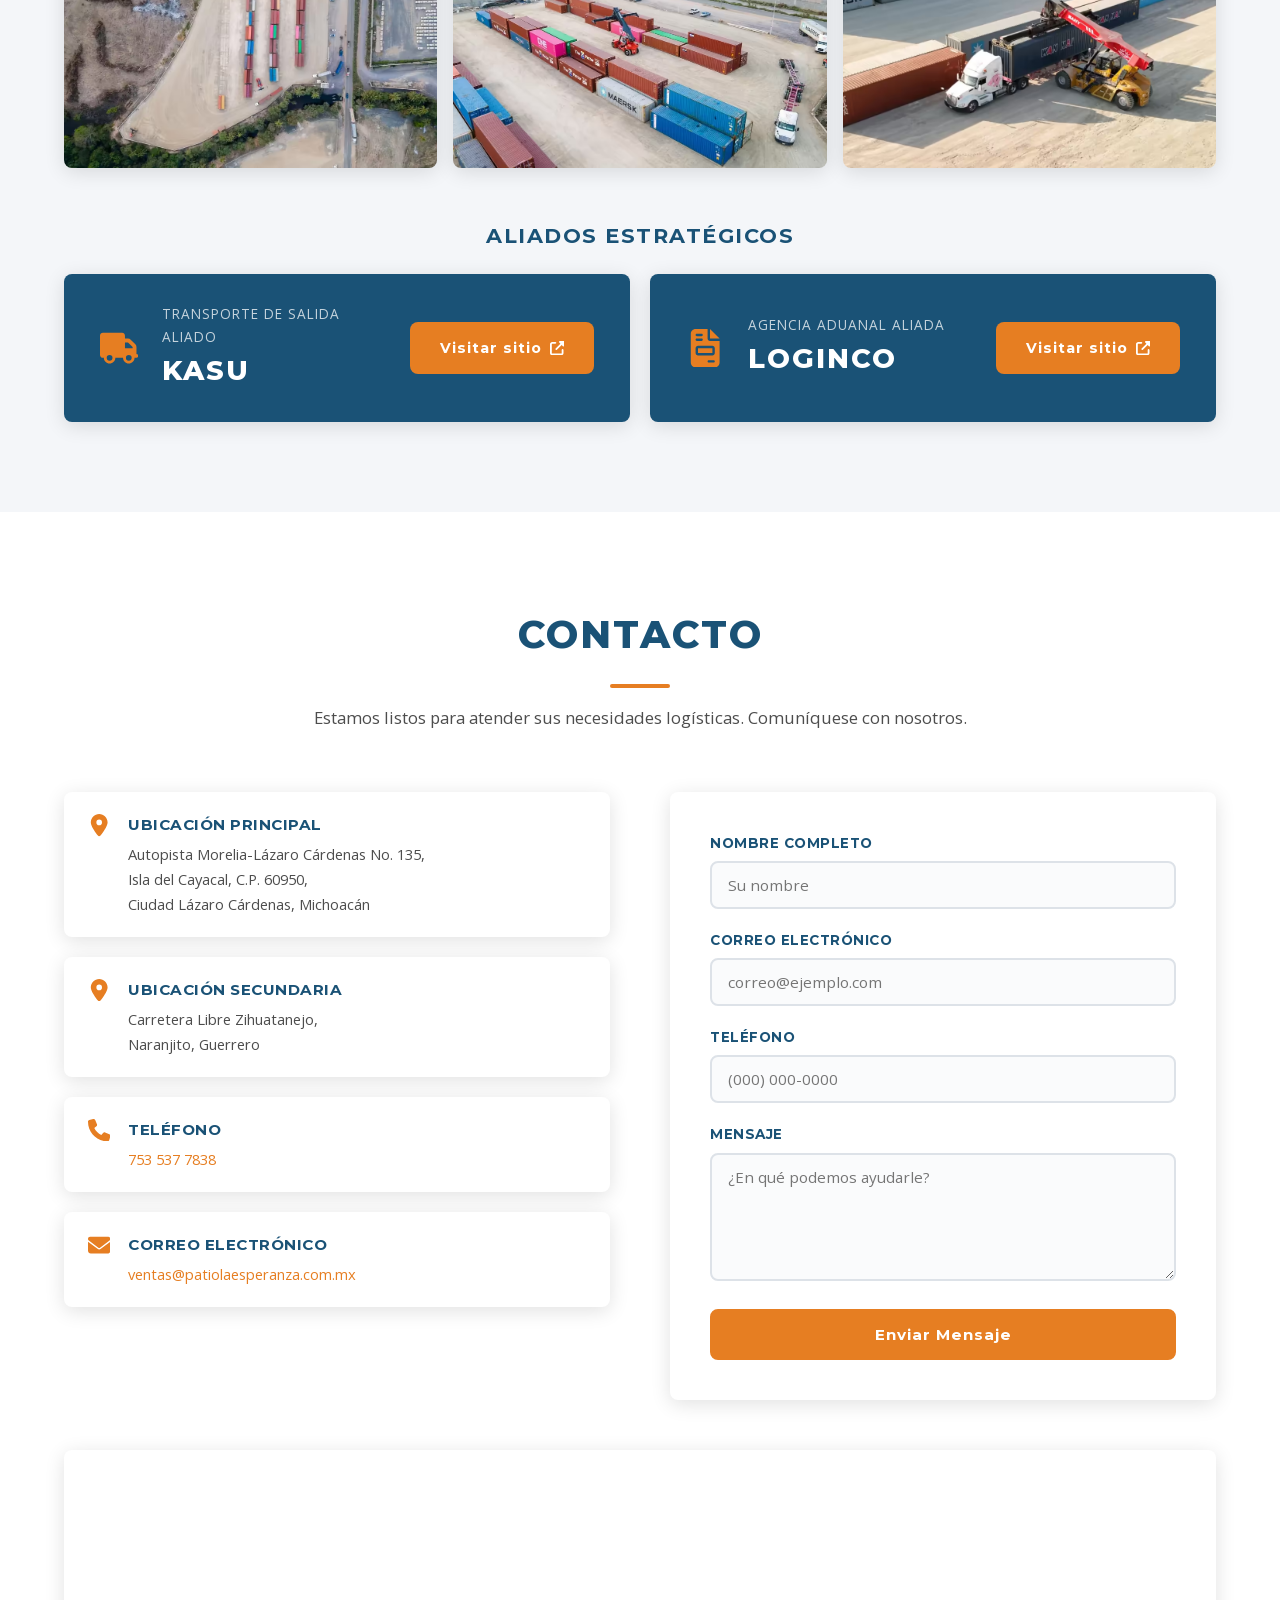
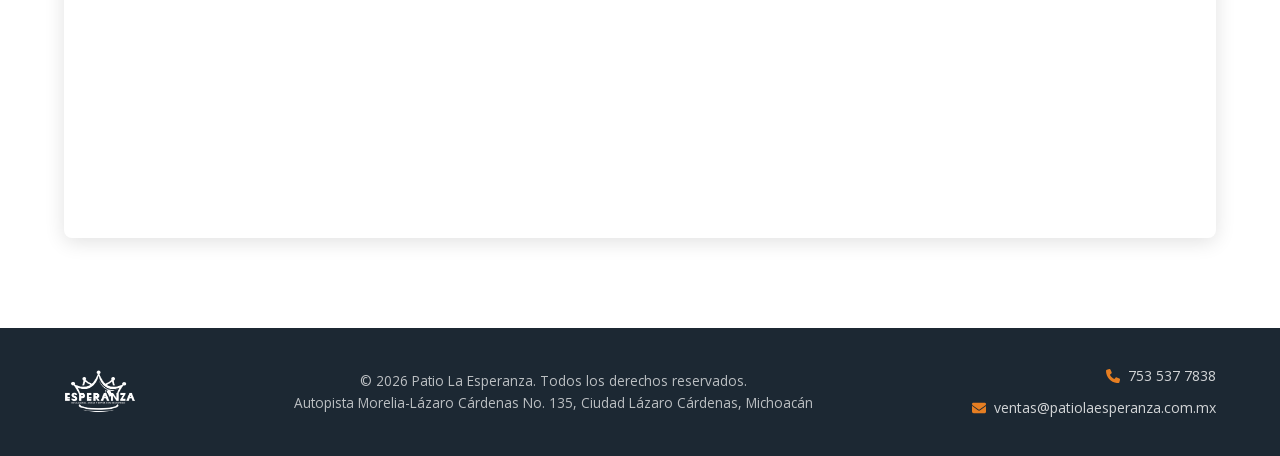
==== commit b3f84059: "Mejora del renidmiento de google" ====
--- a/index.html
+++ b/index.html
@@ -75,12 +75,13 @@
   <!-- Favicon -->
   <link rel="icon" type="image/png" href="assets/img/favicon-180.png" sizes="180x180" />
   <link rel="apple-touch-icon" href="assets/img/favicon-180.png" />
-  <!-- Fuentes autoalojadas (sin CDN externo, no bloquean el render) -->
+  <!-- Fuentes autoalojadas (sin CDN externo, no bloquean el render).
+       Solo se precarga Montserrat (titulares/LCP); Open Sans se carga en cascada
+       para no competir por ancho de banda con la imagen del hero. -->
   <link rel="preload" as="font" type="font/woff2" href="assets/fonts/montserrat-latin.woff2" crossorigin />
-  <link rel="preload" as="font" type="font/woff2" href="assets/fonts/opensans-latin.woff2" crossorigin />
-  <!-- Preload del recurso LCP (fondo del hero) -->
-  <link rel="preload" as="image" href="assets/img/superfice-1920.webp" type="image/webp" media="(min-width: 769px)" fetchpriority="high" />
-  <link rel="preload" as="image" href="assets/img/superfice-1080.webp" type="image/webp" media="(max-width: 768px)" fetchpriority="high" />
+  <!-- Preload del recurso LCP (fondo del hero) — AVIF con fallback en el image-set del CSS -->
+  <link rel="preload" as="image" href="assets/img/superfice-1920.avif" type="image/avif" media="(min-width: 769px)" fetchpriority="high" />
+  <link rel="preload" as="image" href="assets/img/superfice-1080.avif" type="image/avif" media="(max-width: 768px)" fetchpriority="high" />
 
   <!-- CSS crítico en línea: permite la primera pintura sin esperar a la hoja externa -->
   <style>
@@ -91,6 +92,7 @@
     html{scroll-behavior:smooth;overflow-x:hidden}
     body{font-family:var(--font-body);color:var(--text);line-height:1.7;overflow-x:hidden}
     img{max-width:100%;display:block}
+    svg.ico{width:1em;height:1em;fill:currentColor;flex-shrink:0;vertical-align:-.125em}
     a{text-decoration:none;color:inherit}
     .container{width:90%;max-width:1200px;margin:0 auto}
     .btn{display:inline-block;padding:14px 32px;border-radius:var(--radius);font-family:var(--font-head);font-weight:700;font-size:.95rem;letter-spacing:1px;cursor:pointer;transition:var(--transition);border:2px solid transparent}
@@ -103,7 +105,7 @@
     .nav-links a{font-family:var(--font-head);font-weight:600;font-size:.9rem;color:var(--white);letter-spacing:1px;text-transform:uppercase}
     .hamburger{display:none;flex-direction:column;gap:5px;background:none;border:none;cursor:pointer;padding:4px}
     .hamburger span{display:block;width:26px;height:3px;background:var(--white);border-radius:3px;transition:var(--transition)}
-    .hero{position:relative;min-height:100vh;display:flex;flex-direction:column;justify-content:center;background:#1c2833 url('assets/img/superfice-1920.jpg') center/cover no-repeat;background-image:-webkit-image-set(url('assets/img/superfice-1920.webp') type('image/webp'),url('assets/img/superfice-1920.jpg') type('image/jpeg'));background-image:image-set(url('assets/img/superfice-1920.webp') type('image/webp'),url('assets/img/superfice-1920.jpg') type('image/jpeg'));background-position:center;background-size:cover;background-repeat:no-repeat;padding-top:80px}
+    .hero{position:relative;min-height:100vh;display:flex;flex-direction:column;justify-content:center;background:#1c2833 url('assets/img/superfice-1920.jpg') center/cover no-repeat;background-image:-webkit-image-set(url('assets/img/superfice-1920.webp') type('image/webp'),url('assets/img/superfice-1920.jpg') type('image/jpeg'));background-image:image-set(url('assets/img/superfice-1920.avif') type('image/avif'),url('assets/img/superfice-1920.webp') type('image/webp'),url('assets/img/superfice-1920.jpg') type('image/jpeg'));background-position:center;background-size:cover;background-repeat:no-repeat;padding-top:80px}
     .hero-overlay{position:absolute;inset:0;background:linear-gradient(135deg,rgba(26,82,118,.88) 0%,rgba(28,40,51,.75) 100%)}
     .hero-content{position:relative;z-index:1;padding:80px 0 40px}
     .hero-content h1{font-family:var(--font-head);font-size:clamp(2rem,5vw,3.6rem);font-weight:800;color:var(--white);line-height:1.2;margin-bottom:20px;text-shadow:0 2px 8px rgba(0,0,0,.3)}
@@ -113,18 +115,33 @@
     .stat-number{font-family:var(--font-head);font-size:2.2rem;font-weight:800;color:var(--white);line-height:1}
     .stat-label{font-size:.82rem;color:rgba(255,255,255,.85);text-align:center;margin-top:6px;text-transform:uppercase;letter-spacing:.5px}
     @media(max-width:992px){.hero-stats{grid-template-columns:repeat(2,1fr)}}
-    @media(max-width:768px){.hamburger{display:flex}.nav-links{display:none}.hero{background-image:-webkit-image-set(url('assets/img/superfice-1080.webp') type('image/webp'),url('assets/img/superfice-1920.jpg') type('image/jpeg'));background-image:image-set(url('assets/img/superfice-1080.webp') type('image/webp'),url('assets/img/superfice-1920.jpg') type('image/jpeg'))}.hero-content{padding:60px 0 30px}.hero-content .btn{display:block;width:fit-content}.hero-content .btn+.btn{margin-top:12px}.btn-outline{margin-left:0}}
+    @media(max-width:768px){.hamburger{display:flex}.nav-links{display:none}.hero{background-image:-webkit-image-set(url('assets/img/superfice-1080.webp') type('image/webp'),url('assets/img/superfice-1920.jpg') type('image/jpeg'));background-image:image-set(url('assets/img/superfice-1080.avif') type('image/avif'),url('assets/img/superfice-1080.webp') type('image/webp'),url('assets/img/superfice-1920.jpg') type('image/jpeg'))}.hero-content{padding:60px 0 30px}.hero-content .btn{display:block;width:fit-content}.hero-content .btn+.btn{margin-top:12px}.btn-outline{margin-left:0}}
     @media(max-width:400px){.stat{padding:16px 8px}.stat-number{font-size:1.7rem}}
   </style>
   <!-- Hoja de estilos completa: carga diferida para no bloquear el render -->
   <link rel="stylesheet" href="assets/css/style.css" media="print" onload="this.media='all'" />
   <noscript><link rel="stylesheet" href="assets/css/style.css" /></noscript>
-  <!-- Font Awesome (carga asíncrona, no bloquea el render) -->
-  <link rel="preconnect" href="https://cdnjs.cloudflare.com" crossorigin />
-  <link rel="preload" as="style" href="https://cdnjs.cloudflare.com/ajax/libs/font-awesome/6.5.0/css/all.min.css" onload="this.onload=null;this.rel='stylesheet'" />
-  <noscript><link rel="stylesheet" href="https://cdnjs.cloudflare.com/ajax/libs/font-awesome/6.5.0/css/all.min.css" /></noscript>
 </head>
 <body>
+
+  <!-- ===== SPRITE DE ICONOS SVG (reemplaza a Font Awesome, sin CDN externo) ===== -->
+  <svg xmlns="http://www.w3.org/2000/svg" style="display:none" aria-hidden="true">
+    <symbol id="i-check" viewBox="0 0 512 512"><path d="M256 512A256 256 0 1 0 256 0a256 256 0 1 0 0 512zM369 209L241 337c-9.4 9.4-24.6 9.4-33.9 0l-64-64c-9.4-9.4-9.4-24.6 0-33.9s24.6-9.4 33.9 0l47 47L335 175c9.4-9.4 24.6-9.4 33.9 0s9.4 24.6 0 33.9z"/></symbol>
+    <symbol id="i-bullseye" viewBox="0 0 512 512"><path d="M448 256A192 192 0 1 0 64 256a192 192 0 1 0 384 0zM0 256a256 256 0 1 1 512 0A256 256 0 1 1 0 256zm256 80a80 80 0 1 0 0-160 80 80 0 1 0 0 160zm0-224a144 144 0 1 1 0 288 144 144 0 1 1 0-288zM224 256a32 32 0 1 1 64 0 32 32 0 1 1 -64 0z"/></symbol>
+    <symbol id="i-eye" viewBox="0 0 576 512"><path d="M288 32c-80.8 0-145.5 36.8-192.6 80.6C48.6 156 17.3 208 2.5 243.7c-3.3 7.9-3.3 16.7 0 24.6C17.3 304 48.6 356 95.4 399.4C142.5 443.2 207.2 480 288 480s145.5-36.8 192.6-80.6c46.8-43.5 78.1-95.4 93-131.1c3.3-7.9 3.3-16.7 0-24.6c-14.9-35.7-46.2-87.7-93-131.1C433.5 68.8 368.8 32 288 32zM144 256a144 144 0 1 1 288 0 144 144 0 1 1 -288 0zm144-64c0 35.3-28.7 64-64 64c-7.1 0-13.9-1.2-20.3-3.3c-5.5-1.8-11.9 1.6-11.7 7.4c.3 6.9 1.3 13.8 3.2 20.7c13.7 51.2 66.4 81.6 117.6 67.9s81.6-66.4 67.9-117.6c-11.1-41.5-47.8-69.4-88.6-71.1c-5.8-.2-9.2 6.1-7.4 11.7c2.1 6.4 3.3 13.2 3.3 20.3z"/></symbol>
+    <symbol id="i-star" viewBox="0 0 576 512"><path d="M316.9 18C311.6 7 300.4 0 288.1 0s-23.4 7-28.8 18L195 150.3 51.4 171.5c-12 1.8-22 10.2-25.7 21.7s-.7 24.2 7.9 32.7L137.8 329 113.2 474.7c-2 12 3 24.2 12.9 31.3s23 8 33.8 2.3l128.3-68.5 128.3 68.5c10.8 5.7 23.9 4.9 33.8-2.3s14.9-19.3 12.9-31.3L438.5 329 542.7 225.9c8.6-8.5 11.7-21.2 7.9-32.7s-13.7-19.9-25.7-21.7L381.2 150.3 316.9 18z"/></symbol>
+    <symbol id="i-clock" viewBox="0 0 512 512"><path d="M256 0a256 256 0 1 1 0 512A256 256 0 1 1 256 0zM232 120V256c0 8 4 15.5 10.7 20l96 64c11 7.4 25.9 4.4 33.3-6.7s4.4-25.9-6.7-33.3L280 243.2V120c0-13.3-10.7-24-24-24s-24 10.7-24 24z"/></symbol>
+    <symbol id="i-fire" viewBox="0 0 448 512"><path d="M159.3 5.4c7.8-7.3 19.9-7.2 27.7 .1c27.6 25.9 53.5 53.8 77.7 84c11-14.4 23.5-30.1 37-42.9c7.9-7.4 20.1-7.4 28 .1c34.6 33 63.9 76.6 84.5 118c20.3 40.8 33.8 82.5 33.8 111.9C448 404.2 348.2 512 224 512C98.4 512 0 404.1 0 276.5c0-38.4 17.8-85.3 45.4-131.7C73.3 97.7 112.7 48.6 159.3 5.4zM225.7 416c25.3 0 47.7-7 68.8-21c42.1-29.4 53.4-88.2 28.1-134.4c-4.5-9-16-9.6-22.5-2l-25.2 29.3c-6.6 7.6-18.5 7.4-24.7-.5c-16.5-21-46-58.5-62.8-79.8c-6.3-8-18.3-8.1-24.7-.1c-33.8 42.5-50.8 69.3-50.8 99.4C112 375.4 162.6 416 225.7 416z"/></symbol>
+    <symbol id="i-trophy" viewBox="0 0 576 512"><path d="M400 0H176c-26.5 0-48.1 21.8-47.1 48.2c.2 5.3 .4 10.6 .7 15.8H24C10.7 64 0 74.7 0 88c0 92.6 33.5 157 78.5 200.7c44.3 43.1 98.3 64.8 138.1 75.8c23.4 6.5 39.4 26 39.4 45.6c0 20.9-17 37.9-37.9 37.9H192c-17.7 0-32 14.3-32 32s14.3 32 32 32H384c17.7 0 32-14.3 32-32s-14.3-32-32-32H357.9C337 448 320 431 320 410.1c0-19.6 15.9-39.2 39.4-45.6c39.9-11 93.9-32.7 138.2-75.8C542.5 245 576 180.6 576 88c0-13.3-10.7-24-24-24H446.4c.3-5.2 .5-10.4 .7-15.8C448.1 21.8 426.5 0 400 0zM48.9 112h84.4c9.1 90.1 29.2 150.3 51.9 190.6c-24.9-11-50.8-26.5-73.2-48.3c-32-31.1-58-76-63-142.3zM464.1 254.3c-22.4 21.8-48.3 37.3-73.2 48.3c22.7-40.3 42.8-100.5 51.9-190.6h84.4c-5.1 66.3-31.1 111.2-63 142.3z"/></symbol>
+    <symbol id="i-handshake" viewBox="0 0 640 512"><path d="M323.4 85.2l-96.8 78.4c-16.1 13-19.2 36.4-7 53.1c12.9 17.8 38 21.3 55.3 7.8l99.3-77.2c7-5.4 17-4.2 22.5 2.8s4.2 17-2.8 22.5l-20.9 16.2L512 316.8V128h-.7l-3.9-2.5L434.8 79c-15.3-9.8-33.2-15-51.4-15c-21.8 0-43 7.5-60 21.2zm22.8 124.4l-51.7 40.2C263 274.4 217.3 268 193.7 235.6c-22.2-30.5-16.6-73.1 12.7-96.8l83.2-67.3c-11.6-4.9-24.1-7.4-36.8-7.4C234 64 215.7 69.6 200 80l-72 48V352h28.2l91.4 83.4c19.6 17.9 49.9 16.5 67.8-3.1c5.5-6.1 9.2-13.2 11.1-20.6l17 15.6c19.5 17.9 49.9 16.6 67.8-2.9c4.5-4.9 7.8-10.6 9.9-16.5c19.4 13 45.8 10.3 62.1-7.5c17.9-19.5 16.6-49.9-2.9-67.8l-134.2-123zM16 128c-8.8 0-16 7.2-16 16V352c0 17.7 14.3 32 32 32H64c17.7 0 32-14.3 32-32V128H16zM48 320a16 16 0 1 1 0 32 16 16 0 1 1 0-32zM544 128V352c0 17.7 14.3 32 32 32h32c17.7 0 32-14.3 32-32V144c0-8.8-7.2-16-16-16H544zm32 208a16 16 0 1 1 32 0 16 16 0 1 1 -32 0z"/></symbol>
+    <symbol id="i-leaf" viewBox="0 0 512 512"><path d="M272 96c-78.6 0-145.1 51.5-167.7 122.5c33.6-17 71.5-26.5 111.7-26.5h88c8.8 0 16 7.2 16 16s-7.2 16-16 16H288 216s0 0 0 0c-16.6 0-32.7 1.9-48.3 5.4c-25.9 5.9-49.9 16.4-71.4 30.7c0 0 0 0 0 0C38.3 298.8 0 364.9 0 440v16c0 13.3 10.7 24 24 24s24-10.7 24-24V440c0-48.7 20.7-92.5 53.8-123.2C121.6 392.3 190.3 448 272 448l1 0c132.1-.7 239-130.9 239-291.4c0-42.6-7.5-83.1-21.1-119.6c-2.6-6.9-12.7-6.6-16.2-.1C455.9 72.1 418.7 96 376 96L272 96z"/></symbol>
+    <symbol id="i-truck" viewBox="0 0 640 512"><path d="M48 0C21.5 0 0 21.5 0 48V368c0 26.5 21.5 48 48 48H64c0 53 43 96 96 96s96-43 96-96H384c0 53 43 96 96 96s96-43 96-96h32c17.7 0 32-14.3 32-32s-14.3-32-32-32V288 256 237.3c0-17-6.7-33.3-18.7-45.3L512 114.7c-12-12-28.3-18.7-45.3-18.7H416V48c0-26.5-21.5-48-48-48H48zM416 160h50.7L544 237.3V256H416V160zM112 416a48 48 0 1 1 96 0 48 48 0 1 1 -96 0zm368-48a48 48 0 1 1 0 96 48 48 0 1 1 0-96z"/></symbol>
+    <symbol id="i-file-invoice" viewBox="0 0 384 512"><path d="M64 0C28.7 0 0 28.7 0 64V448c0 35.3 28.7 64 64 64H320c35.3 0 64-28.7 64-64V160H256c-17.7 0-32-14.3-32-32V0H64zM256 0V128H384L256 0zM80 64h64c8.8 0 16 7.2 16 16s-7.2 16-16 16H80c-8.8 0-16-7.2-16-16s7.2-16 16-16zm0 64h64c8.8 0 16 7.2 16 16s-7.2 16-16 16H80c-8.8 0-16-7.2-16-16s7.2-16 16-16zm16 96H288c17.7 0 32 14.3 32 32v64c0 17.7-14.3 32-32 32H96c-17.7 0-32-14.3-32-32V256c0-17.7 14.3-32 32-32zm0 32v64H288V256H96zM240 416h64c8.8 0 16 7.2 16 16s-7.2 16-16 16H240c-8.8 0-16-7.2-16-16s7.2-16 16-16z"/></symbol>
+    <symbol id="i-external" viewBox="0 0 512 512"><path d="M352 0c-12.9 0-24.6 7.8-29.6 19.8s-2.2 25.7 6.9 34.9L370.7 96 201.4 265.4c-12.5 12.5-12.5 32.8 0 45.3s32.8 12.5 45.3 0L416 141.3l41.4 41.4c9.2 9.2 22.9 11.9 34.9 6.9s19.8-16.6 19.8-29.6V32c0-17.7-14.3-32-32-32H352zM80 32C35.8 32 0 67.8 0 112V432c0 44.2 35.8 80 80 80H400c44.2 0 80-35.8 80-80V320c0-17.7-14.3-32-32-32s-32 14.3-32 32V432c0 8.8-7.2 16-16 16H80c-8.8 0-16-7.2-16-16V112c0-8.8 7.2-16 16-16H192c17.7 0 32-14.3 32-32s-14.3-32-32-32H80z"/></symbol>
+    <symbol id="i-marker" viewBox="0 0 384 512"><path d="M215.7 499.2C267 435 384 279.4 384 192C384 86 298 0 192 0S0 86 0 192c0 87.4 117 243 168.3 307.2c12.3 15.3 35.1 15.3 47.4 0zM192 128a64 64 0 1 1 0 128 64 64 0 1 1 0-128z"/></symbol>
+    <symbol id="i-phone" viewBox="0 0 512 512"><path d="M164.9 24.6c-7.7-18.6-28-28.5-47.4-23.2l-88 24C12.1 30.2 0 46 0 64C0 311.4 200.6 512 448 512c18 0 33.8-12.1 38.6-29.5l24-88c5.3-19.4-4.6-39.7-23.2-47.4l-96-40c-16.3-6.8-35.2-2.1-46.3 11.6L304.7 368C234.3 334.7 177.3 277.7 144 207.3L193.3 167c13.7-11.2 18.4-30 11.6-46.3l-40-96z"/></symbol>
+    <symbol id="i-envelope" viewBox="0 0 512 512"><path d="M48 64C21.5 64 0 85.5 0 112c0 15.1 7.1 29.3 19.2 38.4L236.8 313.6c11.4 8.5 27 8.5 38.4 0L492.8 150.4c12.1-9.1 19.2-23.3 19.2-38.4c0-26.5-21.5-48-48-48H48zM0 176V384c0 35.3 28.7 64 64 64H448c35.3 0 64-28.7 64-64V176L294.4 339.2c-22.8 17.1-54 17.1-76.8 0L0 176z"/></symbol>
+  </svg>
 
   <!-- ===== NAVBAR ===== -->
   <header class="navbar" id="navbar">
@@ -187,7 +204,8 @@
       <div class="nosotros-grid">
         <div class="nosotros-img">
           <picture>
-            <source srcset="assets/img/Instalaciones.webp" type="image/webp" />
+            <source srcset="assets/img/Instalaciones.avif" type="image/avif" />
+          <source srcset="assets/img/Instalaciones.webp" type="image/webp" />
             <img src="assets/img/Instalaciones.jpg" alt="Instalaciones Patio La Esperanza" width="1100" height="2040" loading="lazy" decoding="async" />
           </picture>
         </div>
@@ -203,24 +221,24 @@
             de 2,200 m² y 625 m², superficies pavimentadas y una estación de combustible en sitio.
           </p>
           <ul class="features-list">
-            <li><i class="fas fa-check-circle"></i> Operadores calificados y certificados</li>
-            <li><i class="fas fa-check-circle"></i> Personal de atención y asesoría al cliente</li>
-            <li><i class="fas fa-check-circle"></i> Bodega de desconsolidación</li>
-            <li><i class="fas fa-check-circle"></i> 5 rampas de operación simultánea</li>
-            <li><i class="fas fa-check-circle"></i> 1 rampa vehicular</li>
-            <li><i class="fas fa-check-circle"></i> Estación de combustible en sitio</li>
+            <li><svg class="ico" aria-hidden="true"><use href="#i-check"></use></svg> Operadores calificados y certificados</li>
+            <li><svg class="ico" aria-hidden="true"><use href="#i-check"></use></svg> Personal de atención y asesoría al cliente</li>
+            <li><svg class="ico" aria-hidden="true"><use href="#i-check"></use></svg> Bodega de desconsolidación</li>
+            <li><svg class="ico" aria-hidden="true"><use href="#i-check"></use></svg> 5 rampas de operación simultánea</li>
+            <li><svg class="ico" aria-hidden="true"><use href="#i-check"></use></svg> 1 rampa vehicular</li>
+            <li><svg class="ico" aria-hidden="true"><use href="#i-check"></use></svg> Estación de combustible en sitio</li>
           </ul>
         </div>
       </div>
       <!-- Misión y Visión -->
       <div class="mv-grid">
         <div class="mv-card">
-          <div class="mv-icon"><i class="fas fa-bullseye"></i></div>
+          <div class="mv-icon"><svg class="ico" aria-hidden="true"><use href="#i-bullseye"></use></svg></div>
           <h3>Misión</h3>
           <p>Brindar los medios y la organización necesarios para el resguardo de cada contenedor, desde el inicio de la cadena logística ya sea que llegue en transporte terrestre, férreo o marítimo se produzca en excelentes condiciones de rapidez, eficiencia, seguridad, respeto al medio ambiente y economía.</p>
         </div>
         <div class="mv-card">
-          <div class="mv-icon"><i class="fas fa-eye"></i></div>
+          <div class="mv-icon"><svg class="ico" aria-hidden="true"><use href="#i-eye"></use></svg></div>
           <h3>Visión</h3>
           <p>Lograr consolidar a nuestra empresa como un aliado estratégico líder en el mercado brindando servicios enfocados en el resguardo y manejo logístico de contenedores y sus mercancías, facilitando y optimizando los recursos de nuestros clientes y llevándolos a concretar de manera exitosa cada uno de sus negocios.</p>
         </div>
@@ -231,27 +249,27 @@
         <h3 class="valores-title">Nuestros Valores</h3>
         <div class="valores-grid">
           <div class="valor-item">
-            <i class="fas fa-star"></i>
+            <svg class="ico" aria-hidden="true"><use href="#i-star"></use></svg>
             <span>Calidad</span>
           </div>
           <div class="valor-item">
-            <i class="fas fa-clock"></i>
+            <svg class="ico" aria-hidden="true"><use href="#i-clock"></use></svg>
             <span>Puntualidad</span>
           </div>
           <div class="valor-item">
-            <i class="fas fa-fire"></i>
+            <svg class="ico" aria-hidden="true"><use href="#i-fire"></use></svg>
             <span>Pasión</span>
           </div>
           <div class="valor-item">
-            <i class="fas fa-trophy"></i>
+            <svg class="ico" aria-hidden="true"><use href="#i-trophy"></use></svg>
             <span>Competitividad</span>
           </div>
           <div class="valor-item">
-            <i class="fas fa-handshake"></i>
+            <svg class="ico" aria-hidden="true"><use href="#i-handshake"></use></svg>
             <span>Orientación al Cliente</span>
           </div>
           <div class="valor-item">
-            <i class="fas fa-leaf"></i>
+            <svg class="ico" aria-hidden="true"><use href="#i-leaf"></use></svg>
             <span>Responsabilidad Social</span>
           </div>
         </div>
@@ -268,14 +286,17 @@
       <!-- Galería -->
       <div class="gallery-grid">
         <picture>
+          <source srcset="assets/img/superfice-1920.avif" type="image/avif" />
           <source srcset="assets/img/superfice-1920.webp" type="image/webp" />
           <img src="assets/img/superfice-1920.jpg" alt="Superficie pavimentada del patio logístico Patio La Esperanza" width="1920" height="1080" loading="lazy" decoding="async" />
         </picture>
         <picture>
+          <source srcset="assets/img/montacargas.avif" type="image/avif" />
           <source srcset="assets/img/montacargas.webp" type="image/webp" />
           <img src="assets/img/montacargas.jpg" alt="Montacargas especializado en operación dentro de las bodegas" width="1100" height="619" loading="lazy" decoding="async" />
         </picture>
         <picture>
+          <source srcset="assets/img/imagenes-31.avif" type="image/avif" />
           <source srcset="assets/img/imagenes-31.webp" type="image/webp" />
           <img src="assets/img/imagenes-31.jpg" alt="Vista general de las instalaciones de Patio La Esperanza en Lázaro Cárdenas" width="1100" height="1868" loading="lazy" decoding="async" />
         </picture>
@@ -372,14 +393,17 @@
       <!-- Galería de instalaciones de servicios -->
       <div class="services-gallery">
         <picture>
+          <source srcset="assets/img/servicios1.avif" type="image/avif" />
           <source srcset="assets/img/servicios1.webp" type="image/webp" />
           <img src="assets/img/servicios1.jpg" alt="Área de maniobras y carga en las instalaciones de Patio La Esperanza" width="1100" height="619" loading="lazy" decoding="async" />
         </picture>
         <picture>
+          <source srcset="assets/img/servicios2.avif" type="image/avif" />
           <source srcset="assets/img/servicios2.webp" type="image/webp" />
           <img src="assets/img/servicios2.jpg" alt="Operaciones de descarga de contenedores en el patio logístico" width="1100" height="619" loading="lazy" decoding="async" />
         </picture>
         <picture>
+          <source srcset="assets/img/grua-reachstacker.avif" type="image/avif" />
           <source srcset="assets/img/grua-reachstacker.webp" type="image/webp" />
           <img src="assets/img/grua-reachstacker.jpg" alt="Grúa reach stacker de 45 toneladas cargando contenedor en Patio La Esperanza" width="1100" height="604" loading="lazy" decoding="async" />
         </picture>
@@ -390,23 +414,23 @@
         <h3 class="aliados-title">Aliados Estratégicos</h3>
         <div class="aliados-grid">
           <div class="aliado-banner">
-            <div class="aliado-icon"><i class="fas fa-truck"></i></div>
+            <div class="aliado-icon"><svg class="ico" aria-hidden="true"><use href="#i-truck"></use></svg></div>
             <div class="aliado-text">
               <span class="aliado-label">Transporte de salida aliado</span>
               <span class="aliado-name">KASU</span>
             </div>
             <a href="https://www.transporteskasu.com.mx/" target="_blank" rel="noopener noreferrer" class="btn btn-aliado">
-              Visitar sitio <i class="fas fa-external-link-alt"></i>
+              Visitar sitio <svg class="ico" aria-hidden="true"><use href="#i-external"></use></svg>
             </a>
           </div>
           <div class="aliado-banner">
-            <div class="aliado-icon"><i class="fas fa-file-invoice"></i></div>
+            <div class="aliado-icon"><svg class="ico" aria-hidden="true"><use href="#i-file-invoice"></use></svg></div>
             <div class="aliado-text">
               <span class="aliado-label">Agencia aduanal aliada</span>
               <span class="aliado-name">LOGINCO</span>
             </div>
             <a href="https://agencia-aduanal.loginco.com.mx/" target="_blank" rel="noopener noreferrer" class="btn btn-aliado">
-              Visitar sitio <i class="fas fa-external-link-alt"></i>
+              Visitar sitio <svg class="ico" aria-hidden="true"><use href="#i-external"></use></svg>
             </a>
           </div>
         </div>
@@ -428,28 +452,28 @@
         <!-- Info -->
         <div class="contact-info">
           <div class="contact-card">
-            <i class="fas fa-map-marker-alt"></i>
+            <svg class="ico" aria-hidden="true"><use href="#i-marker"></use></svg>
             <div>
               <h4>Ubicación Principal</h4>
               <p>Autopista Morelia-Lázaro Cárdenas No. 135,<br />Isla del Cayacal, C.P. 60950,<br />Ciudad Lázaro Cárdenas, Michoacán</p>
             </div>
           </div>
           <div class="contact-card">
-            <i class="fas fa-map-marker-alt"></i>
+            <svg class="ico" aria-hidden="true"><use href="#i-marker"></use></svg>
             <div>
               <h4>Ubicación Secundaria</h4>
               <p>Carretera Libre Zihuatanejo,<br />Naranjito, Guerrero</p>
             </div>
           </div>
           <div class="contact-card">
-            <i class="fas fa-phone"></i>
+            <svg class="ico" aria-hidden="true"><use href="#i-phone"></use></svg>
             <div>
               <h4>Teléfono</h4>
               <p><a href="tel:7535377838">753 537 7838</a></p>
             </div>
           </div>
           <div class="contact-card">
-            <i class="fas fa-envelope"></i>
+            <svg class="ico" aria-hidden="true"><use href="#i-envelope"></use></svg>
             <div>
               <h4>Correo Electrónico</h4>
               <p><a href="mailto:ventas@patiolaesperanza.com.mx">ventas@patiolaesperanza.com.mx</a></p>
@@ -509,8 +533,8 @@
         <p>Autopista Morelia-Lázaro Cárdenas No. 135, Ciudad Lázaro Cárdenas, Michoacán</p>
       </div>
       <div class="footer-contact">
-        <a href="tel:7535377838"><i class="fas fa-phone"></i> 753 537 7838</a>
-        <a href="mailto:ventas@patiolaesperanza.com.mx"><i class="fas fa-envelope"></i> ventas@patiolaesperanza.com.mx</a>
+        <a href="tel:7535377838"><svg class="ico" aria-hidden="true"><use href="#i-phone"></use></svg> 753 537 7838</a>
+        <a href="mailto:ventas@patiolaesperanza.com.mx"><svg class="ico" aria-hidden="true"><use href="#i-envelope"></use></svg> ventas@patiolaesperanza.com.mx</a>
       </div>
     </div>
   </footer>
--- a/assets/css/style.css
+++ b/assets/css/style.css
@@ -43,6 +43,7 @@
   overflow-x: hidden;
 }
 img { max-width: 100%; display: block; }
+svg.ico { width: 1em; height: 1em; fill: currentColor; flex-shrink: 0; vertical-align: -.125em; }
 a { text-decoration: none; color: inherit; }
 ul { list-style: none; }
 
@@ -201,7 +202,7 @@
   justify-content: center;
   background: #1c2833 url('../img/superfice-1920.jpg') center/cover no-repeat;
   background-image: -webkit-image-set(url('../img/superfice-1920.webp') type('image/webp'), url('../img/superfice-1920.jpg') type('image/jpeg'));
-  background-image: image-set(url('../img/superfice-1920.webp') type('image/webp'), url('../img/superfice-1920.jpg') type('image/jpeg'));
+  background-image: image-set(url('../img/superfice-1920.avif') type('image/avif'), url('../img/superfice-1920.webp') type('image/webp'), url('../img/superfice-1920.jpg') type('image/jpeg'));
   background-position: center;
   background-size: cover;
   background-repeat: no-repeat;
@@ -309,7 +310,7 @@
   font-weight: 600;
   color: var(--dark);
 }
-.features-list li i { color: var(--accent); font-size: 1.1rem; }
+.features-list li .ico { color: var(--accent); font-size: 1.1rem; }
 
 /* Misión y Visión */
 .mv-grid {
@@ -344,7 +345,7 @@
   justify-content: center;
   margin-bottom: 20px;
 }
-.mv-icon i { color: var(--white); font-size: 1.4rem; }
+.mv-icon .ico { color: var(--white); font-size: 1.4rem; }
 .mv-card h3 {
   font-family: var(--font-head);
   font-size: 1.3rem;
@@ -395,7 +396,7 @@
   transform: translateY(-4px);
   border-bottom-color: var(--accent);
 }
-.valor-item i {
+.valor-item .ico {
   font-size: 1.8rem;
   color: var(--accent);
 }
@@ -608,7 +609,7 @@
   border-radius: var(--radius);
   box-shadow: var(--shadow);
 }
-.contact-card i {
+.contact-card .ico {
   color: var(--accent);
   font-size: 1.4rem;
   margin-top: 2px;
@@ -718,7 +719,7 @@
   transition: var(--transition);
 }
 .footer-contact a:hover { color: var(--accent); }
-.footer-contact i { color: var(--accent); }
+.footer-contact .ico { color: var(--accent); }
 
 /* =============================================
    RESPONSIVE
@@ -737,7 +738,7 @@
   /* Fondo del hero más ligero en móvil */
   .hero {
     background-image: -webkit-image-set(url('../img/superfice-1080.webp') type('image/webp'), url('../img/superfice-1920.jpg') type('image/jpeg'));
-    background-image: image-set(url('../img/superfice-1080.webp') type('image/webp'), url('../img/superfice-1920.jpg') type('image/jpeg'));
+    background-image: image-set(url('../img/superfice-1080.avif') type('image/avif'), url('../img/superfice-1080.webp') type('image/webp'), url('../img/superfice-1920.jpg') type('image/jpeg'));
   }
 
   /* Nav mobile */
--- a/assets/css/style.css
+++ b/assets/css/style.css
@@ -43,6 +43,7 @@
   overflow-x: hidden;
 }
 img { max-width: 100%; display: block; }
+svg.ico { width: 1em; height: 1em; fill: currentColor; flex-shrink: 0; vertical-align: -.125em; }
 a { text-decoration: none; color: inherit; }
 ul { list-style: none; }
 
@@ -201,7 +202,7 @@
   justify-content: center;
   background: #1c2833 url('../img/superfice-1920.jpg') center/cover no-repeat;
   background-image: -webkit-image-set(url('../img/superfice-1920.webp') type('image/webp'), url('../img/superfice-1920.jpg') type('image/jpeg'));
-  background-image: image-set(url('../img/superfice-1920.webp') type('image/webp'), url('../img/superfice-1920.jpg') type('image/jpeg'));
+  background-image: image-set(url('../img/superfice-1920.avif') type('image/avif'), url('../img/superfice-1920.webp') type('image/webp'), url('../img/superfice-1920.jpg') type('image/jpeg'));
   background-position: center;
   background-size: cover;
   background-repeat: no-repeat;
@@ -309,7 +310,7 @@
   font-weight: 600;
   color: var(--dark);
 }
-.features-list li i { color: var(--accent); font-size: 1.1rem; }
+.features-list li .ico { color: var(--accent); font-size: 1.1rem; }
 
 /* Misión y Visión */
 .mv-grid {
@@ -344,7 +345,7 @@
   justify-content: center;
   margin-bottom: 20px;
 }
-.mv-icon i { color: var(--white); font-size: 1.4rem; }
+.mv-icon .ico { color: var(--white); font-size: 1.4rem; }
 .mv-card h3 {
   font-family: var(--font-head);
   font-size: 1.3rem;
@@ -395,7 +396,7 @@
   transform: translateY(-4px);
   border-bottom-color: var(--accent);
 }
-.valor-item i {
+.valor-item .ico {
   font-size: 1.8rem;
   color: var(--accent);
 }
@@ -608,7 +609,7 @@
   border-radius: var(--radius);
   box-shadow: var(--shadow);
 }
-.contact-card i {
+.contact-card .ico {
   color: var(--accent);
   font-size: 1.4rem;
   margin-top: 2px;
@@ -718,7 +719,7 @@
   transition: var(--transition);
 }
 .footer-contact a:hover { color: var(--accent); }
-.footer-contact i { color: var(--accent); }
+.footer-contact .ico { color: var(--accent); }
 
 /* =============================================
    RESPONSIVE
@@ -737,7 +738,7 @@
   /* Fondo del hero más ligero en móvil */
   .hero {
     background-image: -webkit-image-set(url('../img/superfice-1080.webp') type('image/webp'), url('../img/superfice-1920.jpg') type('image/jpeg'));
-    background-image: image-set(url('../img/superfice-1080.webp') type('image/webp'), url('../img/superfice-1920.jpg') type('image/jpeg'));
+    background-image: image-set(url('../img/superfice-1080.avif') type('image/avif'), url('../img/superfice-1080.webp') type('image/webp'), url('../img/superfice-1920.jpg') type('image/jpeg'));
   }
 
   /* Nav mobile */
